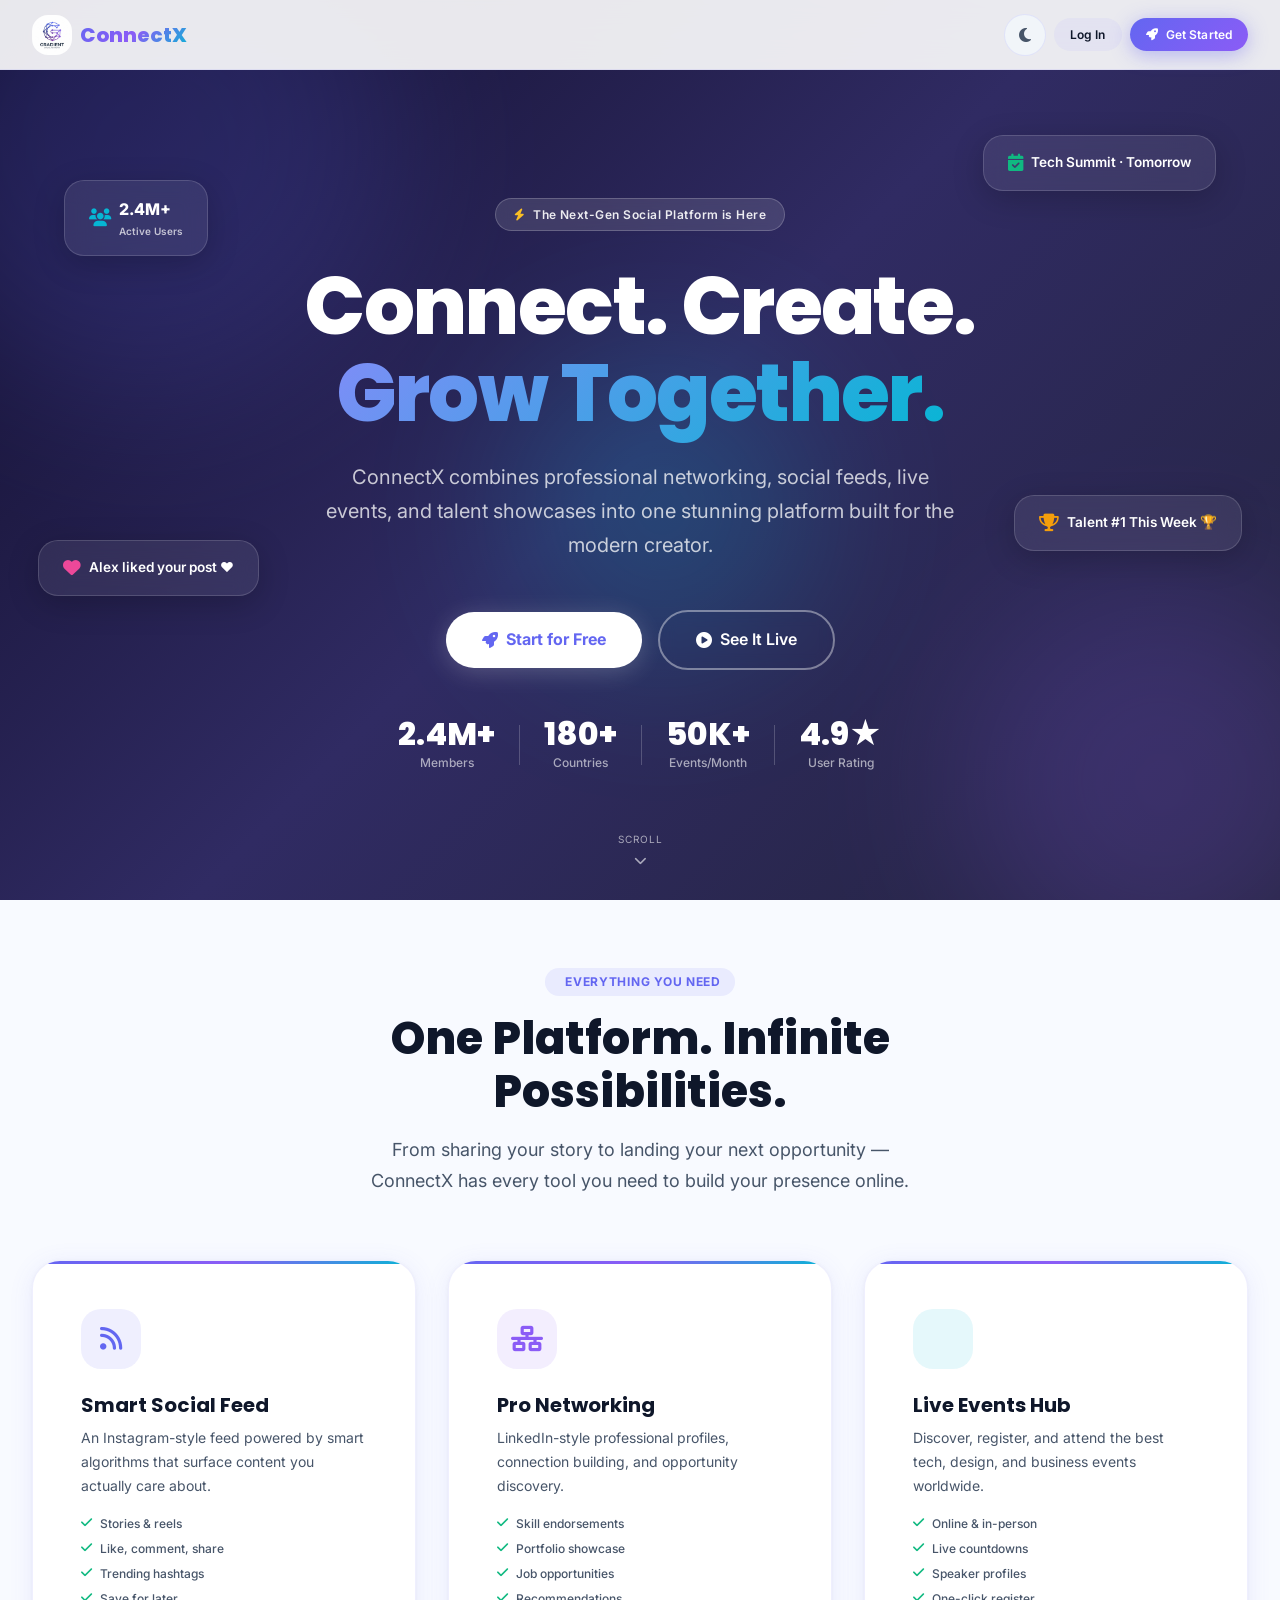
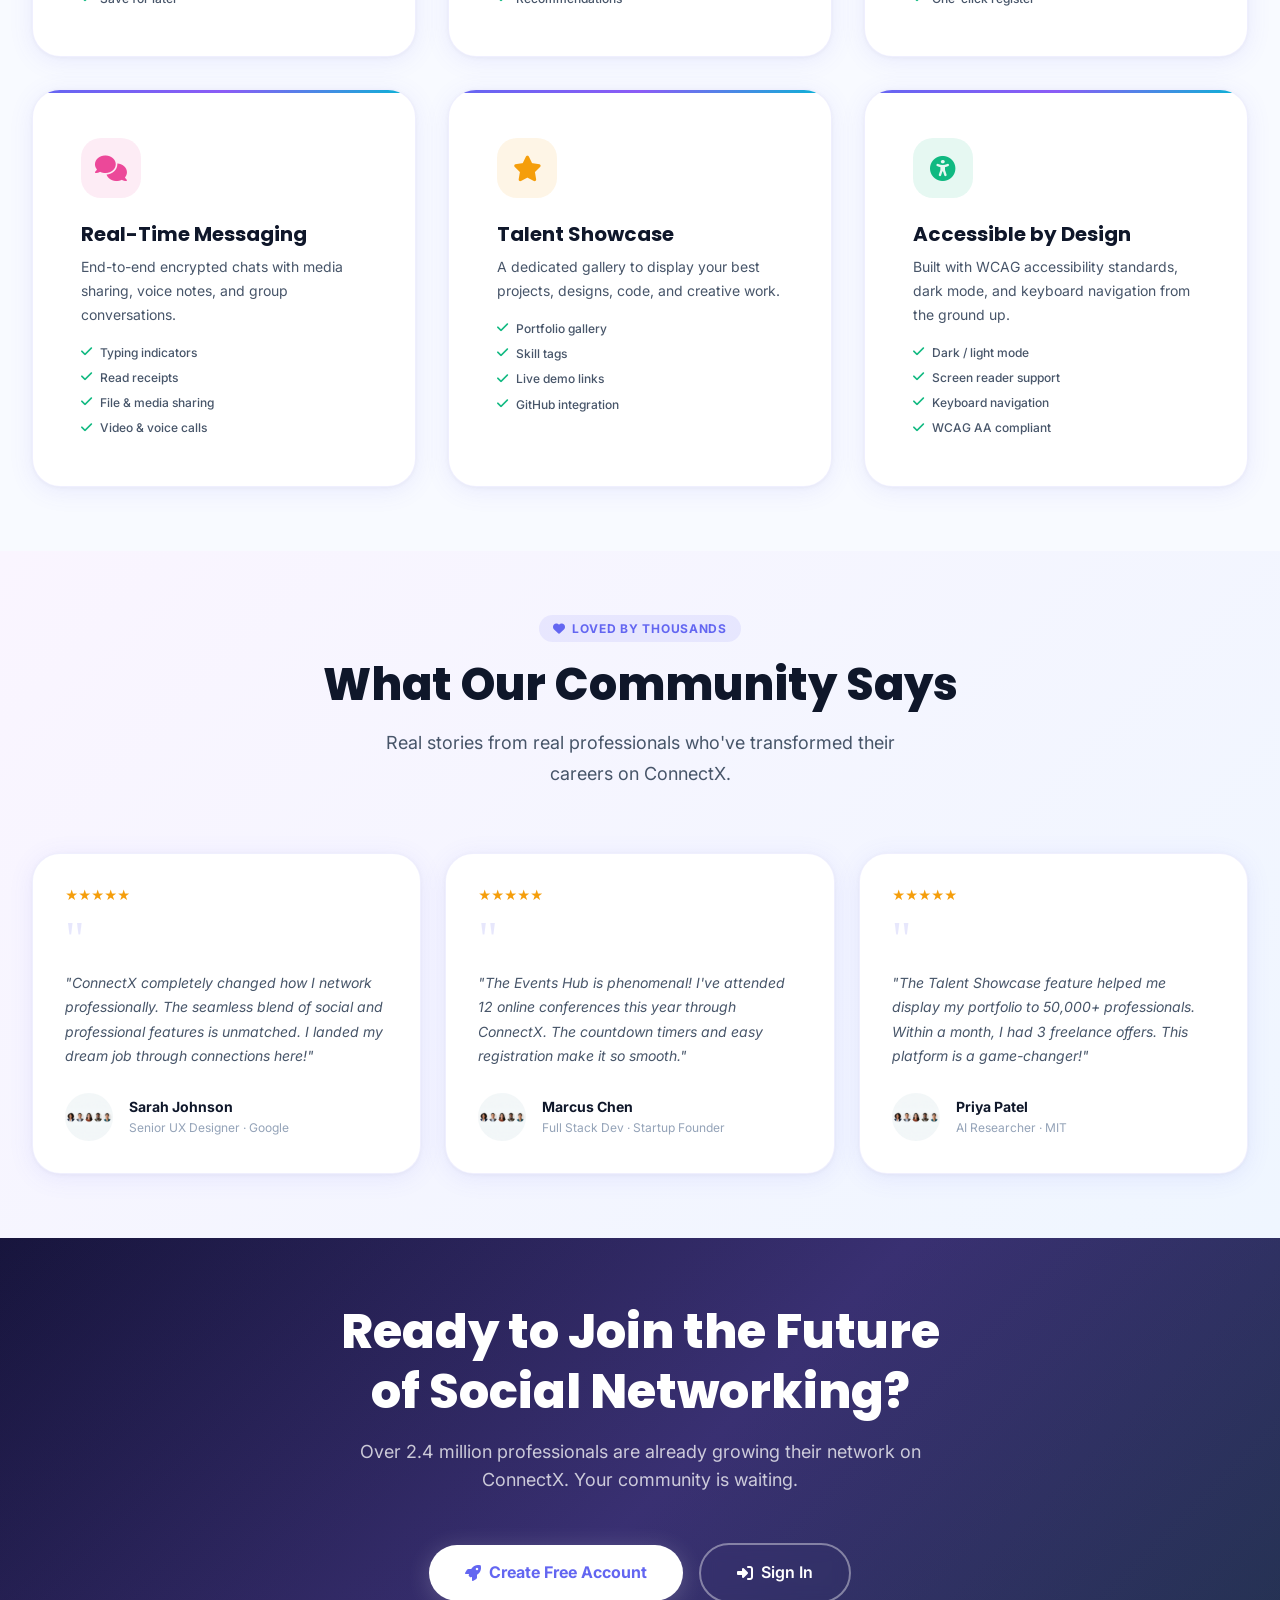
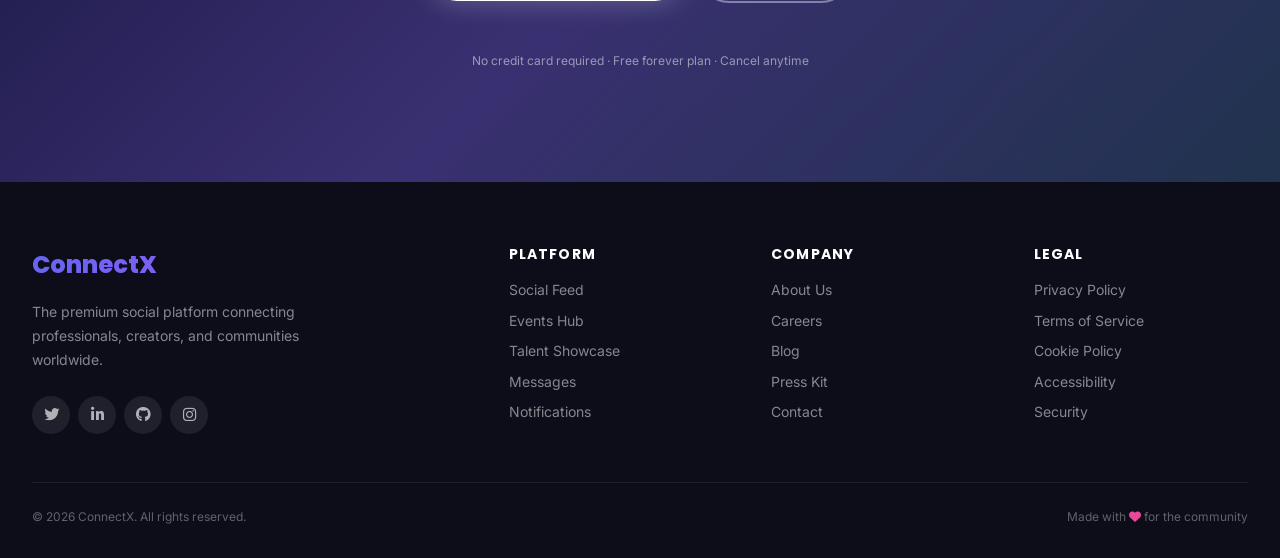
==== index.html @ fa0d4f45 "added" ====
<!DOCTYPE html>
<html lang="en" data-theme="light">
<head>
  <meta charset="UTF-8">
  <meta name="viewport" content="width=device-width, initial-scale=1.0">
  <meta name="description" content="ConnectX — The premium social platform connecting professionals, creators, and communities worldwide.">
  <meta name="keywords" content="social network, professional networking, community, events, talent">
  <meta name="theme-color" content="#6366f1">
  <title>ConnectX — Connect. Create. Grow.</title>

  <!-- Favicons -->
  <link rel="icon" type="image/png" href="images/logo.png">

  <!-- Google Fonts -->
  <link rel="preconnect" href="https://fonts.googleapis.com">
  <link rel="preconnect" href="https://fonts.gstatic.com" crossorigin>
  <link href="https://fonts.googleapis.com/css2?family=Inter:wght@300;400;500;600;700;800;900&family=Poppins:wght@400;500;600;700;800&display=swap" rel="stylesheet">

  <!-- Font Awesome -->
  <link rel="stylesheet" href="https://cdnjs.cloudflare.com/ajax/libs/font-awesome/6.5.0/css/all.min.css">

  <!-- CSS -->
  <link rel="stylesheet" href="css/style.css">
  <link rel="stylesheet" href="css/darkmode.css">
  <link rel="stylesheet" href="css/responsive.css">

  <style>
    /* ── Landing Page Specific Styles ── */

    /* Navbar */
    .landing-nav {
      position: fixed;
      top: 0; left: 0; right: 0;
      height: 70px;
      background: rgba(255,255,255,0.90);
      backdrop-filter: blur(16px);
      -webkit-backdrop-filter: blur(16px);
      border-bottom: 1px solid rgba(99,102,241,0.10);
      z-index: var(--z-sticky);
      transition: all var(--transition-base);
    }

    .landing-nav.scrolled {
      box-shadow: 0 4px 24px rgba(99,102,241,0.10);
    }

    .nav-inner {
      max-width: 1280px;
      margin: 0 auto;
      padding: 0 var(--space-xl);
      height: 100%;
      display: flex;
      align-items: center;
      justify-content: space-between;
      gap: var(--space-lg);
    }

    .nav-brand {
      display: flex;
      align-items: center;
      gap: var(--space-sm);
      text-decoration: none;
    }

    .nav-logo {
      width: 40px;
      height: 40px;
      border-radius: var(--radius-md);
      object-fit: cover;
    }

    .nav-brand-name {
      font-family: var(--font-heading);
      font-size: var(--fs-lg);
      font-weight: var(--fw-extrabold);
      background: var(--gradient-main);
      -webkit-background-clip: text;
      -webkit-text-fill-color: transparent;
      background-clip: text;
    }

    .nav-links-landing {
      display: flex;
      align-items: center;
      gap: 4px;
    }

    .nav-link {
      padding: 8px 14px;
      border-radius: var(--radius-sm);
      font-size: var(--fs-sm);
      font-weight: var(--fw-medium);
      color: var(--text-secondary);
      text-decoration: none;
      transition: all var(--transition-base);
      display: flex;
      align-items: center;
      gap: 6px;
      cursor: pointer;
      background: none;
      border: none;
      font-family: var(--font-main);
    }

    .nav-link:hover { background: var(--surface-hover); color: var(--color-primary); }

    .nav-actions {
      display: flex;
      align-items: center;
      gap: var(--space-sm);
    }

    /* ── Hero Section ── */
    .hero {
      min-height: 100vh;
      background: var(--gradient-hero);
      position: relative;
      display: flex;
      align-items: center;
      overflow: hidden;
      padding-top: 70px;
    }

    /* Animated orbs */
    .hero-orb {
      position: absolute;
      border-radius: 50%;
      filter: blur(80px);
      opacity: 0.20;
    }
    .hero-orb-1 { width:500px; height:500px; background:#6366f1; top:-100px; left:-100px; animation: float 8s ease-in-out infinite; }
    .hero-orb-2 { width:400px; height:400px; background:#8b5cf6; bottom:-80px; right:-80px; animation: float 10s ease-in-out infinite reverse; }
    .hero-orb-3 { width:300px; height:300px; background:#06b6d4; top:40%; left:40%; animation: float 7s ease-in-out infinite 2s; }

    /* Floating UI cards */
    .hero-float-cards {
      position: absolute;
      inset: 0;
      pointer-events: none;
    }

    .float-card {
      position: absolute;
      background: rgba(255,255,255,0.08);
      backdrop-filter: blur(12px);
      border: 1px solid rgba(255,255,255,0.15);
      border-radius: var(--radius-lg);
      padding: var(--space-md) var(--space-lg);
      color: #fff;
      font-size: var(--fs-xs);
      font-weight: var(--fw-semibold);
      display: flex;
      align-items: center;
      gap: var(--space-sm);
      animation: float 6s ease-in-out infinite;
      box-shadow: 0 8px 32px rgba(0,0,0,0.20);
    }

    .float-card-1 { top: 20%; left: 5%; animation-delay: 0s; }
    .float-card-2 { top: 60%; left: 3%; animation-delay: 1.5s; }
    .float-card-3 { top: 15%; right: 5%; animation-delay: 0.8s; }
    .float-card-4 { top: 55%; right: 3%; animation-delay: 2.2s; }
    .float-card-5 { bottom: 20%; left: 30%; animation-delay: 3s; }

    .float-card i { font-size: 1.1rem; color: var(--color-accent); }

    /* Hero Content */
    .hero-content {
      position: relative;
      z-index: 1;
      max-width: 1280px;
      margin: 0 auto;
      padding: var(--space-3xl) var(--space-xl);
      text-align: center;
    }

    .hero-badge {
      display: inline-flex;
      align-items: center;
      gap: var(--space-sm);
      padding: 6px 18px;
      background: rgba(255,255,255,0.12);
      backdrop-filter: blur(8px);
      border: 1px solid rgba(255,255,255,0.20);
      border-radius: var(--radius-full);
      color: rgba(255,255,255,0.90);
      font-size: var(--fs-xs);
      font-weight: var(--fw-semibold);
      margin-bottom: var(--space-xl);
      letter-spacing: 0.04em;
    }

    .hero-badge i { color: #fbbf24; }

    .hero-title {
      font-family: var(--font-heading);
      font-size: clamp(2.5rem, 7vw, 5rem);
      font-weight: var(--fw-extrabold);
      color: #fff;
      line-height: 1.08;
      margin-bottom: var(--space-lg);
      letter-spacing: -0.02em;
    }

    .hero-title .accent {
      background: linear-gradient(135deg, #818cf8, #06b6d4);
      -webkit-background-clip: text;
      -webkit-text-fill-color: transparent;
      background-clip: text;
    }

    .hero-subtitle {
      font-size: clamp(1rem, 2.5vw, 1.25rem);
      color: rgba(255,255,255,0.75);
      max-width: 640px;
      margin: 0 auto var(--space-2xl);
      line-height: 1.7;
    }

    .hero-buttons {
      display: flex;
      align-items: center;
      justify-content: center;
      gap: var(--space-md);
      flex-wrap: wrap;
      margin-bottom: var(--space-2xl);
    }

    .btn-hero-primary {
      padding: 15px 36px;
      border-radius: var(--radius-full);
      background: #fff;
      color: var(--color-primary);
      font-size: var(--fs-base);
      font-weight: var(--fw-bold);
      text-decoration: none;
      display: inline-flex;
      align-items: center;
      gap: var(--space-sm);
      transition: all var(--transition-spring);
      box-shadow: 0 4px 24px rgba(255,255,255,0.20);
    }
    .btn-hero-primary:hover { transform: translateY(-3px) scale(1.03); box-shadow: 0 12px 40px rgba(255,255,255,0.35); color: var(--color-primary-dark); }

    .btn-hero-outline {
      padding: 15px 36px;
      border-radius: var(--radius-full);
      background: transparent;
      color: #fff;
      font-size: var(--fs-base);
      font-weight: var(--fw-semibold);
      border: 2px solid rgba(255,255,255,0.40);
      text-decoration: none;
      display: inline-flex;
      align-items: center;
      gap: var(--space-sm);
      transition: all var(--transition-base);
      backdrop-filter: blur(8px);
    }
    .btn-hero-outline:hover { background: rgba(255,255,255,0.12); border-color: rgba(255,255,255,0.70); color: #fff; transform: translateY(-2px); }

    /* Hero Badges / Social Proof */
    .hero-badges {
      display: flex;
      align-items: center;
      justify-content: center;
      gap: var(--space-lg);
      flex-wrap: wrap;
    }

    .hero-stat {
      display: flex;
      flex-direction: column;
      align-items: center;
    }

    .hero-stat-value {
      font-size: var(--fs-2xl);
      font-weight: var(--fw-extrabold);
      color: #fff;
      font-family: var(--font-heading);
      line-height: 1;
    }

    .hero-stat-label {
      font-size: var(--fs-xs);
      color: rgba(255,255,255,0.60);
      font-weight: var(--fw-medium);
      margin-top: 3px;
    }

    .hero-stat-sep {
      width: 1px;
      height: 40px;
      background: rgba(255,255,255,0.20);
    }

    /* Scroll indicator */
    .scroll-indicator {
      position: absolute;
      bottom: var(--space-xl);
      left: 50%;
      transform: translateX(-50%);
      color: rgba(255,255,255,0.60);
      font-size: 0.8rem;
      display: flex;
      flex-direction: column;
      align-items: center;
      gap: var(--space-sm);
      animation: bounce-dot 2s infinite;
    }

    /* ── Features Section ── */
    .features-section {
      padding: var(--space-3xl) 0;
      background: var(--surface-bg);
    }

    .section-header {
      text-align: center;
      margin-bottom: var(--space-3xl);
    }

    .section-tag {
      display: inline-flex;
      align-items: center;
      gap: 6px;
      padding: 4px 14px;
      background: rgba(99,102,241,0.10);
      color: var(--color-primary);
      border-radius: var(--radius-full);
      font-size: var(--fs-xs);
      font-weight: var(--fw-bold);
      letter-spacing: 0.06em;
      text-transform: uppercase;
      margin-bottom: var(--space-md);
    }

    .section-header h2 {
      font-size: clamp(1.8rem, 4vw, 2.8rem);
      font-weight: var(--fw-extrabold);
      color: var(--text-primary);
      margin-bottom: var(--space-md);
      line-height: 1.2;
    }

    .section-header p {
      color: var(--text-secondary);
      font-size: var(--fs-md);
      max-width: 560px;
      margin: 0 auto;
      line-height: 1.7;
    }

    .features-grid {
      display: grid;
      grid-template-columns: repeat(3, 1fr);
      gap: var(--space-xl);
    }

    .feature-card {
      background: var(--surface-card);
      border: 1px solid var(--border-card);
      border-radius: var(--radius-xl);
      padding: var(--space-2xl);
      box-shadow: var(--shadow-card);
      transition: all var(--transition-base);
      position: relative;
      overflow: hidden;
    }

    .feature-card::before {
      content: '';
      position: absolute;
      top: 0; left: 0; right: 0;
      height: 3px;
      background: var(--gradient-main);
    }

    .feature-card:hover {
      box-shadow: var(--shadow-card-hover);
      transform: translateY(-6px);
    }

    .feature-icon {
      width: 60px;
      height: 60px;
      border-radius: var(--radius-lg);
      background: rgba(99,102,241,0.10);
      display: flex;
      align-items: center;
      justify-content: center;
      font-size: 1.6rem;
      margin-bottom: var(--space-lg);
      color: var(--color-primary);
    }

    .feature-title {
      font-size: var(--fs-lg);
      font-weight: var(--fw-bold);
      margin-bottom: var(--space-sm);
      color: var(--text-primary);
    }

    .feature-desc {
      font-size: var(--fs-sm);
      color: var(--text-secondary);
      line-height: 1.7;
    }

    .feature-list {
      margin-top: var(--space-md);
      display: flex;
      flex-direction: column;
      gap: 6px;
    }

    .feature-list-item {
      display: flex;
      align-items: center;
      gap: var(--space-sm);
      font-size: var(--fs-xs);
      color: var(--text-secondary);
      font-weight: var(--fw-medium);
    }

    .feature-list-item i { color: #10b981; font-size: 0.8rem; }

    /* ── Testimonials ── */
    .testimonials-section {
      padding: var(--space-3xl) 0;
      background: linear-gradient(135deg, #faf5ff, #eff6ff);
    }

    [data-theme="dark"] .testimonials-section {
      background: linear-gradient(135deg, #0d0d1a, #13131f);
    }

    .testimonials-grid {
      display: grid;
      grid-template-columns: repeat(3, 1fr);
      gap: var(--space-lg);
    }

    .testimonial-card {
      background: var(--surface-card);
      border: 1px solid var(--border-card);
      border-radius: var(--radius-xl);
      padding: var(--space-xl);
      box-shadow: var(--shadow-card);
      transition: all var(--transition-base);
      position: relative;
    }

    .testimonial-card:hover {
      box-shadow: var(--shadow-card-hover);
      transform: translateY(-4px);
    }

    .testimonial-quote-icon {
      font-size: 3rem;
      color: var(--color-primary);
      opacity: 0.15;
      font-family: Georgia, serif;
      line-height: 1;
      margin-bottom: var(--space-sm);
    }

    .testimonial-text {
      font-size: var(--fs-sm);
      color: var(--text-secondary);
      line-height: 1.75;
      margin-bottom: var(--space-lg);
      font-style: italic;
    }

    .testimonial-user {
      display: flex;
      align-items: center;
      gap: var(--space-md);
    }

    .testimonial-name {
      font-size: var(--fs-sm);
      font-weight: var(--fw-bold);
      color: var(--text-primary);
    }

    .testimonial-role {
      font-size: var(--fs-xs);
      color: var(--text-muted);
    }

    .testimonial-stars {
      color: #f59e0b;
      font-size: 0.8rem;
      margin-bottom: var(--space-sm);
    }

    /* ── CTA Banner ── */
    .cta-section {
      padding: var(--space-3xl) 0;
      background: var(--gradient-hero);
      position: relative;
      overflow: hidden;
    }

    .cta-section::before {
      content: '';
      position: absolute;
      inset: 0;
      background: var(--gradient-main);
      opacity: 0.10;
    }

    .cta-content {
      position: relative;
      z-index: 1;
      text-align: center;
      max-width: 680px;
      margin: 0 auto;
      padding: 0 var(--space-xl);
    }

    .cta-content h2 {
      font-size: clamp(1.8rem, 4vw, 3rem);
      font-weight: var(--fw-extrabold);
      color: #fff;
      margin-bottom: var(--space-md);
    }

    .cta-content p {
      color: rgba(255,255,255,0.75);
      font-size: var(--fs-md);
      margin-bottom: var(--space-2xl);
    }

    /* ── Footer ── */
    .landing-footer {
      background: #0d0d1a;
      color: rgba(255,255,255,0.75);
      padding: var(--space-3xl) 0 var(--space-xl);
    }

    .landing-footer-grid {
      display: grid;
      grid-template-columns: 2fr 1fr 1fr 1fr;
      gap: var(--space-2xl);
      margin-bottom: var(--space-2xl);
    }

    .footer-brand-name {
      font-family: var(--font-heading);
      font-size: var(--fs-xl);
      font-weight: var(--fw-extrabold);
      background: var(--gradient-main);
      -webkit-background-clip: text;
      -webkit-text-fill-color: transparent;
      background-clip: text;
      margin-bottom: var(--space-md);
    }

    .footer-brand-desc {
      font-size: var(--fs-sm);
      line-height: 1.7;
      color: rgba(255,255,255,0.50);
      max-width: 280px;
    }

    .footer-socials {
      display: flex;
      gap: var(--space-sm);
      margin-top: var(--space-lg);
    }

    .footer-social-btn {
      width: 38px;
      height: 38px;
      border-radius: var(--radius-full);
      background: rgba(255,255,255,0.08);
      color: rgba(255,255,255,0.65);
      display: flex;
      align-items: center;
      justify-content: center;
      font-size: 0.95rem;
      transition: all var(--transition-base);
      text-decoration: none;
    }

    .footer-social-btn:hover {
      background: var(--color-primary);
      color: #fff;
      transform: translateY(-2px);
    }

    .footer-col h4 {
      font-size: var(--fs-sm);
      font-weight: var(--fw-bold);
      color: #fff;
      margin-bottom: var(--space-md);
      text-transform: uppercase;
      letter-spacing: 0.08em;
    }

    .footer-links {
      display: flex;
      flex-direction: column;
      gap: var(--space-sm);
    }

    .footer-link {
      font-size: var(--fs-sm);
      color: rgba(255,255,255,0.50);
      text-decoration: none;
      transition: color var(--transition-fast);
    }

    .footer-link:hover { color: var(--color-primary-light); }

    .footer-bottom {
      border-top: 1px solid rgba(255,255,255,0.08);
      padding-top: var(--space-lg);
      display: flex;
      align-items: center;
      justify-content: space-between;
      flex-wrap: wrap;
      gap: var(--space-md);
      font-size: var(--fs-xs);
      color: rgba(255,255,255,0.35);
    }
  </style>
</head>
<body>

<!-- Skip Navigation -->
<a href="#main-content" class="skip-link">Skip to main content</a>

<!-- ════════════════════════════════════════════
     NAVBAR
════════════════════════════════════════════ -->
<nav class="landing-nav" role="navigation" aria-label="Main navigation" id="landing-nav">
  <div class="nav-inner">
    <!-- Brand -->
    <a href="index.html" class="nav-brand" aria-label="ConnectX home">
      <img src="images/logo.png" alt="ConnectX logo" class="nav-logo">
      <span class="nav-brand-name">ConnectX</span>
    </a>


    <!-- Actions -->
    <div class="nav-actions">
      <!-- Dark Mode Toggle -->
      <button class="theme-toggle-icon" data-theme-toggle id="nav-theme-toggle"
              aria-label="Toggle dark mode" title="Toggle dark mode">
        <i class="fas fa-sun sun-icon theme-icon"></i>
        <i class="fas fa-moon moon-icon"></i>
      </button>

      <a href="login.html" class="btn btn-ghost btn-sm" aria-label="Log in to ConnectX">
        Log In
      </a>
      <a href="signup.html" class="btn btn-primary btn-sm" aria-label="Sign up for ConnectX">
        <i class="fas fa-rocket"></i> Get Started
      </a>

      <!-- Mobile menu button -->
      <button class="mobile-menu-btn" id="mobile-menu-btn" aria-label="Open menu" aria-expanded="false">
        <i class="fas fa-bars"></i>
      </button>
    </div>
  </div>
</nav>

<!-- ════════════════════════════════════════════
     HERO SECTION
════════════════════════════════════════════ -->
<main id="main-content">
<section class="hero" aria-labelledby="hero-heading">
  <!-- Background orbs -->
  <div class="hero-orb hero-orb-1" aria-hidden="true"></div>
  <div class="hero-orb hero-orb-2" aria-hidden="true"></div>
  <div class="hero-orb hero-orb-3" aria-hidden="true"></div>

  <!-- Floating UI Cards -->
  <div class="hero-float-cards" aria-hidden="true">
    <div class="float-card float-card-1">
      <i class="fas fa-users"></i>
      <div><div style="font-size:1rem;font-weight:800;">2.4M+</div><div style="opacity:.7;font-size:10px;">Active Users</div></div>
    </div>
    <div class="float-card float-card-2">
      <i class="fas fa-heart" style="color:#ec4899;"></i>
      <div><div style="font-size:.85rem;">Alex liked your post ❤️</div></div>
    </div>
    <div class="float-card float-card-3">
      <i class="fas fa-calendar-check" style="color:#10b981;"></i>
      <div><div style="font-size:.85rem;">Tech Summit · Tomorrow</div></div>
    </div>
    <div class="float-card float-card-4">
      <i class="fas fa-trophy" style="color:#f59e0b;"></i>
      <div><div style="font-size:.85rem;">Talent #1 This Week 🏆</div></div>
    </div>
    
  </div>

  <!-- Hero Content -->
  <div class="hero-content">
    <div class="hero-badge">
      <i class="fas fa-bolt"></i>
      The Next-Gen Social Platform is Here
    </div>

    <h1 class="hero-title" id="hero-heading">
      Connect. Create.<br>
      <span class="accent">Grow Together.</span>
    </h1>

    <p class="hero-subtitle">
      ConnectX combines professional networking, social feeds, live events, and talent showcases into one stunning platform built for the modern creator.
    </p>

    <div class="hero-buttons">
      <a href="signup.html" class="btn-hero-primary" aria-label="Create your free ConnectX account">
        <i class="fas fa-rocket"></i> Start for Free
      </a>
      <a href="login.html" class="btn-hero-outline" aria-label="Log in to your ConnectX account">
        <i class="fas fa-play-circle"></i> See It Live
      </a>
    </div>

    <!-- Social Proof Stats -->
    <div class="hero-badges" role="list" aria-label="Platform statistics">
      <div class="hero-stat" role="listitem">
        <span class="hero-stat-value">2.4M+</span>
        <span class="hero-stat-label">Members</span>
      </div>
      <div class="hero-stat-sep" aria-hidden="true"></div>
      <div class="hero-stat" role="listitem">
        <span class="hero-stat-value">180+</span>
        <span class="hero-stat-label">Countries</span>
      </div>
      <div class="hero-stat-sep" aria-hidden="true"></div>
      <div class="hero-stat" role="listitem">
        <span class="hero-stat-value">50K+</span>
        <span class="hero-stat-label">Events/Month</span>
      </div>
      <div class="hero-stat-sep" aria-hidden="true"></div>
      <div class="hero-stat" role="listitem">
        <span class="hero-stat-value">4.9★</span>
        <span class="hero-stat-label">User Rating</span>
      </div>
    </div>
  </div>

  <!-- Scroll indicator -->
  <div class="scroll-indicator" aria-hidden="true">
    <span style="font-size:10px;text-transform:uppercase;letter-spacing:.1em;">Scroll</span>
    <i class="fas fa-chevron-down"></i>
  </div>
</section>

<!-- ════════════════════════════════════════════
     FEATURES SECTION
════════════════════════════════════════════ -->
<section class="features-section" id="features" aria-labelledby="features-heading">
  <div class="container">
    <div class="section-header">
      <div class="section-tag"><i class="fas fa-sparkles"></i> Everything You Need</div>
      <h2 id="features-heading">One Platform. Infinite Possibilities.</h2>
      <p>From sharing your story to landing your next opportunity — ConnectX has every tool you need to build your presence online.</p>
    </div>

    <div class="features-grid">
      <!-- Feature 1 -->
      <div class="feature-card" tabindex="0" aria-label="Social Feed feature">
        <div class="feature-icon"><i class="fas fa-rss"></i></div>
        <h3 class="feature-title">Smart Social Feed</h3>
        <p class="feature-desc">An Instagram-style feed powered by smart algorithms that surface content you actually care about.</p>
        <ul class="feature-list" aria-label="Feature highlights">
          <li class="feature-list-item"><i class="fas fa-check"></i> Stories & reels</li>
          <li class="feature-list-item"><i class="fas fa-check"></i> Like, comment, share</li>
          <li class="feature-list-item"><i class="fas fa-check"></i> Trending hashtags</li>
          <li class="feature-list-item"><i class="fas fa-check"></i> Save for later</li>
        </ul>
      </div>

      <!-- Feature 2 -->
      <div class="feature-card" tabindex="0" aria-label="Professional Networking feature">
        <div class="feature-icon" style="background:rgba(139,92,246,0.10);color:var(--color-secondary);">
          <i class="fas fa-network-wired"></i>
        </div>
        <h3 class="feature-title">Pro Networking</h3>
        <p class="feature-desc">LinkedIn-style professional profiles, connection building, and opportunity discovery.</p>
        <ul class="feature-list" aria-label="Feature highlights">
          <li class="feature-list-item"><i class="fas fa-check"></i> Skill endorsements</li>
          <li class="feature-list-item"><i class="fas fa-check"></i> Portfolio showcase</li>
          <li class="feature-list-item"><i class="fas fa-check"></i> Job opportunities</li>
          <li class="feature-list-item"><i class="fas fa-check"></i> Recommendations</li>
        </ul>
      </div>

      <!-- Feature 3 -->
      <div class="feature-card" tabindex="0" aria-label="Live Events feature">
        <div class="feature-icon" style="background:rgba(6,182,212,0.10);color:var(--color-accent);">
          <i class="fas fa-calendar-star"></i>
        </div>
        <h3 class="feature-title">Live Events Hub</h3>
        <p class="feature-desc">Discover, register, and attend the best tech, design, and business events worldwide.</p>
        <ul class="feature-list" aria-label="Feature highlights">
          <li class="feature-list-item"><i class="fas fa-check"></i> Online & in-person</li>
          <li class="feature-list-item"><i class="fas fa-check"></i> Live countdowns</li>
          <li class="feature-list-item"><i class="fas fa-check"></i> Speaker profiles</li>
          <li class="feature-list-item"><i class="fas fa-check"></i> One-click register</li>
        </ul>
      </div>

      <!-- Feature 4 -->
      <div class="feature-card" tabindex="0" aria-label="Messaging feature">
        <div class="feature-icon" style="background:rgba(236,72,153,0.10);color:#ec4899;">
          <i class="fas fa-comments"></i>
        </div>
        <h3 class="feature-title">Real-Time Messaging</h3>
        <p class="feature-desc">End-to-end encrypted chats with media sharing, voice notes, and group conversations.</p>
        <ul class="feature-list" aria-label="Feature highlights">
          <li class="feature-list-item"><i class="fas fa-check"></i> Typing indicators</li>
          <li class="feature-list-item"><i class="fas fa-check"></i> Read receipts</li>
          <li class="feature-list-item"><i class="fas fa-check"></i> File & media sharing</li>
          <li class="feature-list-item"><i class="fas fa-check"></i> Video & voice calls</li>
        </ul>
      </div>

      <!-- Feature 5 -->
      <div class="feature-card" tabindex="0" aria-label="Talent Showcase feature">
        <div class="feature-icon" style="background:rgba(245,158,11,0.10);color:#f59e0b;">
          <i class="fas fa-star"></i>
        </div>
        <h3 class="feature-title">Talent Showcase</h3>
        <p class="feature-desc">A dedicated gallery to display your best projects, designs, code, and creative work.</p>
        <ul class="feature-list" aria-label="Feature highlights">
          <li class="feature-list-item"><i class="fas fa-check"></i> Portfolio gallery</li>
          <li class="feature-list-item"><i class="fas fa-check"></i> Skill tags</li>
          <li class="feature-list-item"><i class="fas fa-check"></i> Live demo links</li>
          <li class="feature-list-item"><i class="fas fa-check"></i> GitHub integration</li>
        </ul>
      </div>

      <!-- Feature 6 -->
      <div class="feature-card" tabindex="0" aria-label="Dark Mode and Accessibility feature">
        <div class="feature-icon" style="background:rgba(16,185,129,0.10);color:#10b981;">
          <i class="fas fa-universal-access"></i>
        </div>
        <h3 class="feature-title">Accessible by Design</h3>
        <p class="feature-desc">Built with WCAG accessibility standards, dark mode, and keyboard navigation from the ground up.</p>
        <ul class="feature-list" aria-label="Feature highlights">
          <li class="feature-list-item"><i class="fas fa-check"></i> Dark / light mode</li>
          <li class="feature-list-item"><i class="fas fa-check"></i> Screen reader support</li>
          <li class="feature-list-item"><i class="fas fa-check"></i> Keyboard navigation</li>
          <li class="feature-list-item"><i class="fas fa-check"></i> WCAG AA compliant</li>
        </ul>
      </div>
    </div>
  </div>
</section>

<!-- ════════════════════════════════════════════
     TESTIMONIALS
════════════════════════════════════════════ -->
<section class="testimonials-section" id="testimonials" aria-labelledby="testimonials-heading">
  <div class="container">
    <div class="section-header">
      <div class="section-tag"><i class="fas fa-heart"></i> Loved by Thousands</div>
      <h2 id="testimonials-heading">What Our Community Says</h2>
      <p>Real stories from real professionals who've transformed their careers on ConnectX.</p>
    </div>

    <div class="testimonials-grid">
      <div class="testimonial-card">
        <div class="testimonial-stars" aria-label="5 out of 5 stars">★★★★★</div>
        <div class="testimonial-quote-icon" aria-hidden="true">"</div>
        <p class="testimonial-text">"ConnectX completely changed how I network professionally. The seamless blend of social and professional features is unmatched. I landed my dream job through connections here!"</p>
        <div class="testimonial-user">
          <img src="images/user1.jpg" alt="Sarah Johnson" class="avatar avatar-md">
          <div>
            <div class="testimonial-name">Sarah Johnson</div>
            <div class="testimonial-role">Senior UX Designer · Google</div>
          </div>
        </div>
      </div>

      <div class="testimonial-card">
        <div class="testimonial-stars" aria-label="5 out of 5 stars">★★★★★</div>
        <div class="testimonial-quote-icon" aria-hidden="true">"</div>
        <p class="testimonial-text">"The Events Hub is phenomenal! I've attended 12 online conferences this year through ConnectX. The countdown timers and easy registration make it so smooth."</p>
        <div class="testimonial-user">
          <img src="images/user2.jpg" alt="Marcus Chen" class="avatar avatar-md">
          <div>
            <div class="testimonial-name">Marcus Chen</div>
            <div class="testimonial-role">Full Stack Dev · Startup Founder</div>
          </div>
        </div>
      </div>

      <div class="testimonial-card">
        <div class="testimonial-stars" aria-label="5 out of 5 stars">★★★★★</div>
        <div class="testimonial-quote-icon" aria-hidden="true">"</div>
        <p class="testimonial-text">"The Talent Showcase feature helped me display my portfolio to 50,000+ professionals. Within a month, I had 3 freelance offers. This platform is a game-changer!"</p>
        <div class="testimonial-user">
          <img src="images/user3.jpg" alt="Priya Patel" class="avatar avatar-md">
          <div>
            <div class="testimonial-name">Priya Patel</div>
            <div class="testimonial-role">AI Researcher · MIT</div>
          </div>
        </div>
      </div>
    </div>
  </div>
</section>

<!-- ════════════════════════════════════════════
     CTA SECTION
════════════════════════════════════════════ -->
<section class="cta-section" aria-labelledby="cta-heading">
  <div class="cta-content">
    <h2 id="cta-heading">Ready to Join the Future<br>of Social Networking?</h2>
    <p>Over 2.4 million professionals are already growing their network on ConnectX. Your community is waiting.</p>
    <div class="hero-buttons">
      <a href="signup.html" class="btn-hero-primary" aria-label="Create your free account">
        <i class="fas fa-rocket"></i> Create Free Account
      </a>
      <a href="login.html" class="btn-hero-outline" aria-label="Log in to your account">
        <i class="fas fa-sign-in-alt"></i> Sign In
      </a>
    </div>
    <p style="color:rgba(255,255,255,0.50);font-size:var(--fs-xs);margin-top:var(--space-md);">
      No credit card required · Free forever plan · Cancel anytime
    </p>
  </div>
</section>

<!-- ════════════════════════════════════════════
     FOOTER
════════════════════════════════════════════ -->
<footer class="landing-footer" aria-label="Site footer">
  <div class="container">
    <div class="landing-footer-grid">
      <div class="landing-footer-brand">
        <div class="footer-brand-name">ConnectX</div>
        <p class="footer-brand-desc">The premium social platform connecting professionals, creators, and communities worldwide.</p>
        <div class="footer-socials" aria-label="Social media links">
          <a href="#" class="footer-social-btn" aria-label="Twitter"><i class="fab fa-twitter"></i></a>
          <a href="#" class="footer-social-btn" aria-label="LinkedIn"><i class="fab fa-linkedin-in"></i></a>
          <a href="#" class="footer-social-btn" aria-label="GitHub"><i class="fab fa-github"></i></a>
          <a href="#" class="footer-social-btn" aria-label="Instagram"><i class="fab fa-instagram"></i></a>
        </div>
      </div>

      <div class="footer-col">
        <h4>Platform</h4>
        <div class="footer-links">
          <a href="#" class="footer-link">Social Feed</a>
          <a href="#" class="footer-link">Events Hub</a>
          <a href="#" class="footer-link">Talent Showcase</a>
          <a href="#" class="footer-link">Messages</a>
          <a href="#" class="footer-link">Notifications</a>
        </div>
      </div>

      <div class="footer-col">
        <h4>Company</h4>
        <div class="footer-links">
          <a href="#" class="footer-link">About Us</a>
          <a href="#" class="footer-link">Careers</a>
          <a href="#" class="footer-link">Blog</a>
          <a href="#" class="footer-link">Press Kit</a>
          <a href="#" class="footer-link">Contact</a>
        </div>
      </div>

      <div class="footer-col">
        <h4>Legal</h4>
        <div class="footer-links">
          <a href="#" class="footer-link">Privacy Policy</a>
          <a href="#" class="footer-link">Terms of Service</a>
          <a href="#" class="footer-link">Cookie Policy</a>
          <a href="#" class="footer-link">Accessibility</a>
          <a href="#" class="footer-link">Security</a>
        </div>
      </div>
    </div>

    <div class="footer-bottom">
      <span>© 2026 ConnectX. All rights reserved.</span>
      <span>Made with <i class="fas fa-heart" style="color:#ec4899;"></i> for the community</span>
    </div>
  </div>
</footer>
</main>

<!-- JS -->
<script src="js/darkmode.js"></script>
<script src="js/app.js"></script>
<script>
  // Navbar scroll effect
  const nav = document.getElementById('landing-nav');
  window.addEventListener('scroll', () => {
    nav.classList.toggle('scrolled', window.scrollY > 20);
  });

  // Smooth scroll for nav links
  document.querySelectorAll('a[href^="#"]').forEach(link => {
    link.addEventListener('click', (e) => {
      const target = document.querySelector(link.getAttribute('href'));
      if (target) { e.preventDefault(); target.scrollIntoView({ behavior: 'smooth' }); }
    });
  });

  // Mobile menu
  const mobileBtn = document.getElementById('mobile-menu-btn');
  const navLinks  = document.getElementById('nav-links');
  mobileBtn?.addEventListener('click', () => {
    const open = navLinks.classList.toggle('mobile-open');
    mobileBtn.setAttribute('aria-expanded', open);
    mobileBtn.querySelector('i').className = open ? 'fas fa-times' : 'fas fa-bars';
  });
</script>
</body>
</html>
---- css/style.css ----
/* ============================================================
   style.css — Global Design Tokens, Reset & Utilities
   Social Platform — Premium UI
   ============================================================ */

/* ── Google Fonts ── */
@import url('https://fonts.googleapis.com/css2?family=Inter:wght@300;400;500;600;700;800;900&family=Poppins:wght@400;500;600;700;800&display=swap');

/* ── CSS Custom Properties (Light Theme) ── */
:root {
  /* Brand Colors */
  --color-primary:       #6366f1;
  --color-primary-dark:  #4f46e5;
  --color-primary-light: #818cf8;
  --color-secondary:     #8b5cf6;
  --color-accent:        #06b6d4;
  --color-accent-pink:   #ec4899;

  /* Gradients */
  --gradient-main:       linear-gradient(135deg, #6366f1 0%, #8b5cf6 50%, #06b6d4 100%);
  --gradient-hero:       linear-gradient(135deg, #0f0c29 0%, #302b63 50%, #24243e 100%);
  --gradient-card:       linear-gradient(135deg, rgba(99,102,241,0.15) 0%, rgba(139,92,246,0.10) 100%);
  --gradient-button:     linear-gradient(135deg, #6366f1, #8b5cf6);
  --gradient-sidebar:    linear-gradient(180deg, #1e1b4b 0%, #312e81 100%);

  /* Surfaces (Light) */
  --surface-bg:          #f8faff;
  --surface-card:        #ffffff;
  --surface-overlay:     rgba(255, 255, 255, 0.85);
  --surface-hover:       rgba(99, 102, 241, 0.06);
  --surface-input:       #f1f5f9;

  /* Text (Light) */
  --text-primary:        #0f172a;
  --text-secondary:      #475569;
  --text-muted:          #94a3b8;
  --text-inverse:        #ffffff;
  --text-link:           #6366f1;

  /* Borders */
  --border-color:        rgba(99, 102, 241, 0.12);
  --border-glass:        rgba(255, 255, 255, 0.25);
  --border-card:         rgba(99, 102, 241, 0.10);

  /* Glassmorphism */
  --glass-bg:            rgba(255, 255, 255, 0.10);
  --glass-bg-strong:     rgba(255, 255, 255, 0.18);
  --glass-border:        rgba(255, 255, 255, 0.20);
  --glass-blur:          blur(20px);
  --glass-blur-light:    blur(10px);

  /* Neumorphism Shadows */
  --shadow-neu:          8px 8px 20px rgba(99,102,241,0.12), -4px -4px 12px rgba(255,255,255,0.90);
  --shadow-neu-inset:    inset 4px 4px 10px rgba(99,102,241,0.10), inset -4px -4px 10px rgba(255,255,255,0.80);
  --shadow-card:         0 4px 24px rgba(99,102,241,0.10), 0 1px 4px rgba(0,0,0,0.04);
  --shadow-card-hover:   0 12px 40px rgba(99,102,241,0.20), 0 4px 12px rgba(0,0,0,0.08);
  --shadow-button:       0 4px 20px rgba(99,102,241,0.40);
  --shadow-modal:        0 25px 80px rgba(0,0,0,0.15);

  /* Radius */
  --radius-xs:    6px;
  --radius-sm:    10px;
  --radius-md:    16px;
  --radius-lg:    20px;
  --radius-xl:    28px;
  --radius-full:  9999px;

  /* Spacing */
  --space-xs:   4px;
  --space-sm:   8px;
  --space-md:   16px;
  --space-lg:   24px;
  --space-xl:   32px;
  --space-2xl:  48px;
  --space-3xl:  64px;

  /* Typography */
  --font-main:   'Inter', -apple-system, BlinkMacSystemFont, sans-serif;
  --font-heading:'Poppins', 'Inter', sans-serif;
  --fs-xs:       0.75rem;
  --fs-sm:       0.875rem;
  --fs-base:     1rem;
  --fs-md:       1.125rem;
  --fs-lg:       1.25rem;
  --fs-xl:       1.5rem;
  --fs-2xl:      2rem;
  --fs-3xl:      2.5rem;
  --fs-4xl:      3.5rem;
  --fw-light:    300;
  --fw-normal:   400;
  --fw-medium:   500;
  --fw-semibold: 600;
  --fw-bold:     700;
  --fw-extrabold:800;

  /* Transitions */
  --transition-fast:   0.15s ease;
  --transition-base:   0.25s ease;
  --transition-slow:   0.40s ease;
  --transition-spring: 0.35s cubic-bezier(0.34, 1.56, 0.64, 1);

  /* Z-index scale */
  --z-below:   -1;
  --z-base:     1;
  --z-raised:   10;
  --z-dropdown: 100;
  --z-sticky:   200;
  --z-sidebar:  300;
  --z-modal:    400;
  --z-toast:    500;

  /* Sidebar Width */
  --sidebar-width: 270px;
  --header-height: 68px;
}

/* ── Dark Theme Variables ── */
[data-theme="dark"] {
  --surface-bg:       #0d0d1a;
  --surface-card:     #13131f;
  --surface-overlay:  rgba(13,13,26,0.90);
  --surface-hover:    rgba(99,102,241,0.12);
  --surface-input:    #1a1a2e;

  --text-primary:     #f1f5f9;
  --text-secondary:   #94a3b8;
  --text-muted:       #475569;
  --text-inverse:     #0f172a;

  --border-color:     rgba(99,102,241,0.20);
  --border-card:      rgba(99,102,241,0.15);
  --glass-border:     rgba(255,255,255,0.08);

  --glass-bg:         rgba(255,255,255,0.04);
  --glass-bg-strong:  rgba(255,255,255,0.08);

  --shadow-neu:       8px 8px 20px rgba(0,0,0,0.50), -4px -4px 12px rgba(99,102,241,0.06);
  --shadow-neu-inset: inset 4px 4px 10px rgba(0,0,0,0.40), inset -4px -4px 10px rgba(99,102,241,0.05);
  --shadow-card:      0 4px 24px rgba(0,0,0,0.40), 0 1px 4px rgba(0,0,0,0.20);
  --shadow-card-hover:0 12px 40px rgba(0,0,0,0.60), 0 4px 12px rgba(99,102,241,0.20);
}

/* ── CSS Reset ── */
*, *::before, *::after {
  box-sizing: border-box;
  margin: 0;
  padding: 0;
}

html {
  scroll-behavior: smooth;
  font-size: 16px;
  -webkit-text-size-adjust: 100%;
}

body {
  font-family: var(--font-main);
  font-size: var(--fs-base);
  font-weight: var(--fw-normal);
  line-height: 1.6;
  color: var(--text-primary);
  background-color: var(--surface-bg);
  transition: background-color var(--transition-base), color var(--transition-base);
  overflow-x: hidden;
  -webkit-font-smoothing: antialiased;
  -moz-osx-font-smoothing: grayscale;
}

img, video {
  max-width: 100%;
  height: auto;
  display: block;
}

a {
  color: var(--text-link);
  text-decoration: none;
  transition: color var(--transition-fast);
}

a:hover { color: var(--color-primary-dark); }

ul, ol { list-style: none; }

button {
  font-family: var(--font-main);
  cursor: pointer;
  border: none;
  outline: none;
  background: none;
}

input, textarea, select {
  font-family: var(--font-main);
  font-size: var(--fs-base);
  outline: none;
  border: none;
  background: none;
}

h1,h2,h3,h4,h5,h6 {
  font-family: var(--font-heading);
  font-weight: var(--fw-bold);
  line-height: 1.25;
  color: var(--text-primary);
}

/* ── Skip Navigation Link (Accessibility) ── */
.skip-link {
  position: absolute;
  top: -100%;
  left: var(--space-md);
  background: var(--color-primary);
  color: var(--text-inverse);
  padding: var(--space-sm) var(--space-md);
  border-radius: var(--radius-sm);
  font-weight: var(--fw-semibold);
  z-index: var(--z-toast);
  transition: top var(--transition-fast);
}
.skip-link:focus { top: var(--space-sm); }

/* ── Focus Visible (Accessibility) ── */
:focus-visible {
  outline: 2px solid var(--color-primary);
  outline-offset: 3px;
  border-radius: var(--radius-xs);
}

/* ── Reduced Motion ── */
@media (prefers-reduced-motion: reduce) {
  *, *::before, *::after {
    animation-duration: 0.01ms !important;
    animation-iteration-count: 1 !important;
    transition-duration: 0.01ms !important;
  }
  html { scroll-behavior: auto; }
}

/* ── Utility Classes ── */
.container {
  width: 100%;
  max-width: 1280px;
  margin: 0 auto;
  padding: 0 var(--space-lg);
}

.flex         { display: flex; }
.flex-col     { flex-direction: column; }
.items-center { align-items: center; }
.items-start  { align-items: flex-start; }
.justify-center   { justify-content: center; }
.justify-between  { justify-content: space-between; }
.justify-end      { justify-content: flex-end; }
.flex-wrap    { flex-wrap: wrap; }
.gap-xs  { gap: var(--space-xs); }
.gap-sm  { gap: var(--space-sm); }
.gap-md  { gap: var(--space-md); }
.gap-lg  { gap: var(--space-lg); }
.gap-xl  { gap: var(--space-xl); }
.grid    { display: grid; }
.w-full  { width: 100%; }
.h-full  { height: 100%; }
.relative { position: relative; }
.absolute { position: absolute; }
.text-center { text-align: center; }
.text-muted  { color: var(--text-muted); }
.text-secondary { color: var(--text-secondary); }
.truncate { white-space:nowrap; overflow:hidden; text-overflow:ellipsis; }

/* ── Glass Card Utility ── */
.glass-card {
  background: var(--glass-bg-strong);
  backdrop-filter: var(--glass-blur);
  -webkit-backdrop-filter: var(--glass-blur);
  border: 1px solid var(--glass-border);
  border-radius: var(--radius-lg);
}

/* ── Surface Card Utility ── */
.card {
  background: var(--surface-card);
  border: 1px solid var(--border-card);
  border-radius: var(--radius-lg);
  box-shadow: var(--shadow-card);
  transition: box-shadow var(--transition-base), transform var(--transition-base);
}
.card:hover {
  box-shadow: var(--shadow-card-hover);
  transform: translateY(-2px);
}

/* ── Button Utilities ── */
.btn {
  display: inline-flex;
  align-items: center;
  justify-content: center;
  gap: var(--space-sm);
  padding: 10px 22px;
  border-radius: var(--radius-full);
  font-size: var(--fs-sm);
  font-weight: var(--fw-semibold);
  letter-spacing: 0.01em;
  transition: all var(--transition-base);
  cursor: pointer;
  border: none;
  text-decoration: none;
  white-space: nowrap;
}
.btn-primary {
  background: var(--gradient-button);
  color: #fff;
  box-shadow: var(--shadow-button);
}
.btn-primary:hover {
  box-shadow: 0 6px 28px rgba(99,102,241,0.55);
  transform: translateY(-2px);
  color: #fff;
}
.btn-outline {
  background: transparent;
  color: var(--color-primary);
  border: 2px solid var(--color-primary);
}
.btn-outline:hover {
  background: var(--color-primary);
  color: #fff;
  transform: translateY(-2px);
}
.btn-ghost {
  background: var(--surface-hover);
  color: var(--text-primary);
}
.btn-ghost:hover {
  background: rgba(99,102,241,0.12);
  color: var(--color-primary);
}
.btn-sm { padding: 7px 16px; font-size: var(--fs-xs); }
.btn-lg { padding: 14px 32px; font-size: var(--fs-md); }
.btn-icon {
  width: 40px;
  height: 40px;
  padding: 0;
  border-radius: var(--radius-full);
  background: var(--surface-hover);
  color: var(--text-secondary);
}
.btn-icon:hover { background: var(--color-primary); color: #fff; }

/* ── Avatar Utility ── */
.avatar {
  border-radius: var(--radius-full);
  object-fit: cover;
  flex-shrink: 0;
}
.avatar-xs  { width: 28px;  height: 28px; }
.avatar-sm  { width: 36px;  height: 36px; }
.avatar-md  { width: 48px;  height: 48px; }
.avatar-lg  { width: 64px;  height: 64px; }
.avatar-xl  { width: 88px;  height: 88px; }
.avatar-2xl { width: 120px; height: 120px; }

/* ── Badge ── */
.badge {
  display: inline-flex;
  align-items: center;
  padding: 2px 10px;
  border-radius: var(--radius-full);
  font-size: var(--fs-xs);
  font-weight: var(--fw-semibold);
  letter-spacing: 0.03em;
}
.badge-primary { background: rgba(99,102,241,0.15); color: var(--color-primary); }
.badge-success { background: rgba(16,185,129,0.15); color: #10b981; }
.badge-warning { background: rgba(245,158,11,0.15); color: #f59e0b; }
.badge-error   { background: rgba(239,68,68,0.15);  color: #ef4444; }

/* ── Divider ── */
.divider {
  height: 1px;
  background: var(--border-color);
  margin: var(--space-md) 0;
}

/* ── Scrollbar Styling ── */
::-webkit-scrollbar { width: 6px; height: 6px; }
::-webkit-scrollbar-track { background: transparent; }
::-webkit-scrollbar-thumb {
  background: rgba(99,102,241,0.30);
  border-radius: var(--radius-full);
}
::-webkit-scrollbar-thumb:hover { background: rgba(99,102,241,0.55); }

/* ── Selection ── */
::selection {
  background: rgba(99,102,241,0.25);
  color: var(--text-primary);
}

/* ── Gradient Text ── */
.gradient-text {
  background: var(--gradient-main);
  -webkit-background-clip: text;
  -webkit-text-fill-color: transparent;
  background-clip: text;
}

/* ── Online Indicator ── */
.online-dot {
  width: 10px;
  height: 10px;
  border-radius: var(--radius-full);
  background: #10b981;
  border: 2px solid var(--surface-card);
  position: absolute;
  bottom: 1px;
  right: 1px;
}

/* ── Pulse Animation ── */
@keyframes pulse {
  0%, 100% { opacity: 1; }
  50% { opacity: 0.5; }
}
@keyframes bounce-in {
  0%   { transform: scale(0.8); opacity: 0; }
  60%  { transform: scale(1.05); }
  100% { transform: scale(1); opacity: 1; }
}
@keyframes slide-up {
  from { transform: translateY(20px); opacity: 0; }
  to   { transform: translateY(0); opacity: 1; }
}
@keyframes fade-in {
  from { opacity: 0; }
  to   { opacity: 1; }
}
@keyframes float {
  0%, 100% { transform: translateY(0px); }
  50%       { transform: translateY(-12px); }
}
@keyframes shimmer {
  0%   { background-position: -200% 0; }
  100% { background-position: 200% 0; }
}
@keyframes spin {
  to { transform: rotate(360deg); }
}
@keyframes glow-pulse {
  0%, 100% { box-shadow: 0 0 20px rgba(99,102,241,0.4); }
  50%       { box-shadow: 0 0 40px rgba(99,102,241,0.8); }
}

/* ── Skeleton Loader ── */
.skeleton {
  background: linear-gradient(90deg,
    var(--surface-input) 25%,
    var(--border-color) 50%,
    var(--surface-input) 75%
  );
  background-size: 200% 100%;
  animation: shimmer 1.5s infinite;
  border-radius: var(--radius-sm);
}

/* ── Toast Notifications ── */
#toast-container {
  position: fixed;
  top: var(--space-lg);
  right: var(--space-lg);
  z-index: var(--z-toast);
  display: flex;
  flex-direction: column;
  gap: var(--space-sm);
  pointer-events: none;
}
.toast {
  background: var(--surface-card);
  border: 1px solid var(--border-card);
  border-radius: var(--radius-md);
  padding: var(--space-md) var(--space-lg);
  box-shadow: var(--shadow-modal);
  animation: slide-up 0.3s ease, fade-in 0.3s ease;
  pointer-events: all;
  display: flex;
  align-items: center;
  gap: var(--space-sm);
  min-width: 280px;
  max-width: 380px;
  font-size: var(--fs-sm);
  font-weight: var(--fw-medium);
}
.toast.toast-success { border-left: 4px solid #10b981; }
.toast.toast-error   { border-left: 4px solid #ef4444; }
.toast.toast-info    { border-left: 4px solid var(--color-primary); }
---- css/darkmode.css ----
/* ============================================================
   darkmode.css — Dark Theme Overrides & Toggle Button
   ============================================================ */

/* ── Dark Mode Toggle Button ── */
.theme-toggle {
  display: inline-flex;
  align-items: center;
  gap: var(--space-sm);
  padding: 8px 16px;
  border-radius: var(--radius-full);
  background: var(--surface-input);
  border: 1.5px solid var(--border-color);
  color: var(--text-secondary);
  font-size: var(--fs-sm);
  font-weight: var(--fw-semibold);
  cursor: pointer;
  transition: all var(--transition-base);
}

.theme-toggle:hover {
  border-color: var(--color-primary);
  color: var(--color-primary);
  background: rgba(99,102,241,0.08);
}

.theme-toggle i {
  font-size: 1rem;
  transition: transform var(--transition-slow);
}

.theme-toggle:hover i {
  transform: rotate(20deg);
}

/* Icon-only toggle (header) */
.theme-toggle-icon {
  width: 42px;
  height: 42px;
  border-radius: var(--radius-full);
  background: var(--surface-input);
  border: 1px solid var(--border-color);
  color: var(--text-secondary);
  display: flex;
  align-items: center;
  justify-content: center;
  cursor: pointer;
  transition: all var(--transition-base);
  font-size: 1rem;
  position: relative;
  overflow: hidden;
}

.theme-toggle-icon:hover {
  background: var(--color-primary);
  color: #fff;
  border-color: var(--color-primary);
  transform: rotate(20deg);
}

.theme-toggle-icon .sun-icon,
.theme-toggle-icon .moon-icon {
  position: absolute;
  transition: all var(--transition-base);
}

/* Light mode: show sun, hide moon */
.theme-toggle-icon .moon-icon { opacity: 0; transform: rotate(-90deg) scale(0); }
.theme-toggle-icon .sun-icon  { opacity: 1; transform: rotate(0deg) scale(1); }

/* Dark mode: show moon, hide sun */
[data-theme="dark"] .theme-toggle-icon .sun-icon  { opacity: 0; transform: rotate(90deg) scale(0); }
[data-theme="dark"] .theme-toggle-icon .moon-icon { opacity: 1; transform: rotate(0deg) scale(1); }

/* ── Dark Mode Specific Overrides ── */

/* Landing Navbar in Dark */
[data-theme="dark"] .landing-nav {
  background: rgba(13,13,26,0.95);
  border-bottom-color: rgba(99,102,241,0.15);
}

/* Auth Page in Dark */
[data-theme="dark"] .auth-right {
  background: var(--surface-card);
}

[data-theme="dark"] .btn-social {
  background: var(--surface-input);
  border-color: var(--border-color);
}

[data-theme="dark"] .form-field input {
  background: var(--surface-input);
  color: var(--text-primary);
}

[data-theme="dark"] .form-field input:focus {
  background: var(--surface-card);
}

/* Scrollbar in dark */
[data-theme="dark"] ::-webkit-scrollbar-thumb {
  background: rgba(99,102,241,0.40);
}

/* Card elevations in dark */
[data-theme="dark"] .card,
[data-theme="dark"] .post-card,
[data-theme="dark"] .event-card,
[data-theme="dark"] .speaker-card,
[data-theme="dark"] .bio-card,
[data-theme="dark"] .feed-widget {
  box-shadow: 0 4px 24px rgba(0,0,0,0.50);
}

/* Glass cards in dark */
[data-theme="dark"] .glass-card {
  background: rgba(255,255,255,0.04);
  border-color: rgba(255,255,255,0.06);
}

/* Stories ring border in dark */
[data-theme="dark"] .story-avatar-ring .avatar {
  border-color: var(--surface-bg);
}

/* Sidebar in dark: keep gradient but darker */
[data-theme="dark"] .sidebar {
  background: linear-gradient(180deg, #090916 0%, #0d0d1a 100%);
}

/* Message bubbles in dark */
[data-theme="dark"] .message-group.incoming .message-bubble {
  background: var(--surface-input);
  border-color: var(--border-color);
}

/* Input backgrounds in dark */
[data-theme="dark"] .create-post-input,
[data-theme="dark"] .comment-input,
[data-theme="dark"] .chat-input-box,
[data-theme="dark"] .header-search input,
[data-theme="dark"] .chat-search input {
  background: var(--surface-input);
  color: var(--text-primary);
}

/* Stat cards in dark */
[data-theme="dark"] .stat-card {
  background: var(--surface-card);
}

/* ── Smooth Theme Transition ── */
html {
  transition:
    background-color var(--transition-slow),
    color var(--transition-slow);
}

*, *::before, *::after {
  transition-property: background-color, border-color, box-shadow, color;
  transition-duration: 0.25s;
  transition-timing-function: ease;
}

/* Prevent transition on initial load */
html.no-transition *,
html.no-transition *::before,
html.no-transition *::after {
  transition: none !important;
}

/* ── Settings Page Dark Mode Section ── */
.settings-theme-preview {
  display: grid;
  grid-template-columns: 1fr 1fr;
  gap: var(--space-md);
  margin-top: var(--space-md);
}

.theme-option {
  border: 2px solid var(--border-color);
  border-radius: var(--radius-lg);
  padding: var(--space-md);
  cursor: pointer;
  transition: all var(--transition-base);
  text-align: center;
}

.theme-option:hover {
  border-color: var(--color-primary);
  box-shadow: var(--shadow-card);
}

.theme-option.selected {
  border-color: var(--color-primary);
  background: rgba(99,102,241,0.06);
}

.theme-preview-box {
  height: 80px;
  border-radius: var(--radius-md);
  margin-bottom: var(--space-sm);
  display: flex;
  align-items: center;
  justify-content: center;
  font-size: 1.5rem;
  position: relative;
  overflow: hidden;
}

.theme-preview-box.light-preview {
  background: #f8faff;
  border: 1px solid #e2e8f0;
}

.theme-preview-box.dark-preview {
  background: #0d0d1a;
  border: 1px solid rgba(99,102,241,0.20);
}

.theme-option-label {
  font-size: var(--fs-sm);
  font-weight: var(--fw-semibold);
  color: var(--text-primary);
}
---- css/responsive.css ----
/* ============================================================
   responsive.css — Complete Mobile-First Responsive System
   Social Platform — All Breakpoints
   ============================================================

   Breakpoints:
   xs:  < 480px    — Small phones
   sm:  480–767px  — Large phones
   md:  768–1023px — Tablets
   lg:  1024–1279px — Laptops
   xl:  1280px+    — Desktops
   2xl: 1600px+    — Wide screens
   ============================================================ */

/* ══════════════════════════════════════════════
   BASE: MOBILE FIRST — shared resets
   ══════════════════════════════════════════════ */

/* Base box sizing + fluid layout */
*, *::before, *::after { box-sizing: border-box; }

img { max-width: 100%; height: auto; }

html, body { width: 100%; overflow-x: hidden; }

.app-shell,
.main-content,
.dashboard-content,
.content-section,
.feed-layout,
.messages-layout,
.events-grid,
.showcase-grid,
.post-grid {
  min-width: 0;
}

/* Fluid container */
.container {
  width: 100%;
  padding: 0 var(--space-md);
  margin: 0 auto;
}

/* ══════════════════════════════════════════════
   HIDDEN / SHOW UTILITIES
   ══════════════════════════════════════════════ */
.hide-xs    { display: none !important; }
.hide-sm    { }
.hide-md    { }
.hide-lg    { }
.hide-xl    { }
.show-xs    { display: flex !important; }
.show-sm    { display: none !important; }
.show-md    { display: none !important; }
.show-lg    { display: none !important; }

.mobile-menu-btn {
  display: none;
  width: 42px;
  height: 42px;
  border-radius: var(--radius-md);
  background: var(--surface-input);
  border: 1px solid var(--border-color);
  color: var(--text-secondary);
  align-items: center;
  justify-content: center;
  cursor: pointer;
  font-size: 1.1rem;
  transition: all var(--transition-base);
}

.chat-back-btn {
  display: none;
  width: 36px;
  height: 36px;
  border-radius: var(--radius-full);
  background: var(--surface-input);
  border: none;
  color: var(--text-secondary);
  align-items: center;
  justify-content: center;
  cursor: pointer;
  font-size: 1rem;
  transition: all var(--transition-base);
  flex-shrink: 0;
}

/* ══════════════════════════════════════════════
   SM — Large phones: 480px+
   ══════════════════════════════════════════════ */
@media (min-width: 480px) {
  .container { padding: 0 var(--space-lg); }
  .hide-xs   { display: revert !important; }
  .show-xs   { display: none !important; }
  .show-sm   { display: flex !important; }
}

/* ══════════════════════════════════════════════
   MD — Tablets: 768px+
   ══════════════════════════════════════════════ */
@media (min-width: 768px) {
  .container { padding: 0 var(--space-xl); }
  .show-sm   { display: none !important; }
  .show-md   { display: flex !important; }
  .hide-md   { display: none !important; }
}

/* ══════════════════════════════════════════════
   LG — Laptops: 1024px+
   ══════════════════════════════════════════════ */
@media (min-width: 1024px) {
  .container { padding: 0 var(--space-xl); max-width: 1280px; }
  .show-md   { display: none !important; }
  .show-lg   { display: flex !important; }
  .hide-lg   { display: none !important; }
}

/* ══════════════════════════════════════════════
   XL — Desktops: 1280px+
   ══════════════════════════════════════════════ */
@media (min-width: 1280px) {
  .show-lg  { display: none !important; }
  .show-xl  { display: flex !important; }
  .hide-xl  { display: none !important; }

  .dashboard-content { padding: var(--space-xl) var(--space-2xl); }

  .feed-layout {
    grid-template-columns: 260px 1fr 260px;
  }

  .stats-row {
    grid-template-columns: repeat(4, 1fr);
  }

  .features-grid {
    grid-template-columns: repeat(3, 1fr);
  }

  .testimonials-grid {
    grid-template-columns: repeat(3, 1fr);
  }
}

/* ══════════════════════════════════════════════
   2XL — Wide: 1600px+
   ══════════════════════════════════════════════ */
@media (min-width: 1600px) {
  :root { --sidebar-width: 290px; }

  .feed-layout {
    grid-template-columns: 280px 1fr 300px;
  }

  .events-grid {
    grid-template-columns: repeat(3, 1fr);
  }
}


/* ════════════════════════════════════════════════════════════
   MAX-WIDTH QUERIES (top-down, overrides)
════════════════════════════════════════════════════════════ */

/* ══════════════════════════════════════════════
   ≤ 1279px — Laptop & below
   ══════════════════════════════════════════════ */
@media (max-width: 1279px) {
  .feed-layout {
    grid-template-columns: 240px 1fr 240px;
    gap: var(--space-md);
  }

  .stats-row {
    grid-template-columns: repeat(2, 1fr);
  }

  .features-grid {
    grid-template-columns: repeat(2, 1fr);
  }

  .testimonials-grid {
    grid-template-columns: repeat(2, 1fr);
  }

  .landing-footer-grid {
    grid-template-columns: 1.5fr 1fr 1fr 1fr;
    gap: var(--space-lg);
  }
}

/* ══════════════════════════════════════════════
   ≤ 1023px — Tablet & below
   ══════════════════════════════════════════════ */
@media (max-width: 1023px) {

  /* ── Sidebar: slide in from left ── */
  .sidebar {
    transform: translateX(-110%);
    width: var(--sidebar-width) !important;
    box-shadow: 4px 0 40px rgba(0,0,0,0.35);
    z-index: var(--z-sidebar);
  }

  .sidebar.mobile-open {
    transform: translateX(0);
  }

  /* Overlay visible */
  .sidebar-overlay {
    display: block;
    opacity: 0;
    pointer-events: none;
    transition: opacity var(--transition-base);
  }

  .sidebar-overlay.active {
    opacity: 1;
    pointer-events: all;
  }

  /* Hamburger toggle always visible */
  .sidebar-toggle {
    display: flex !important;
  }

  /* No left margin on main content */
  .main-content {
    margin-left: 0 !important;
  }

  /* Push header content right of hamburger */
  .dashboard-header {
    padding-left: 68px !important;
  }

  /* Feed: single column */
  .feed-layout {
    grid-template-columns: 1fr;
    gap: var(--space-md);
  }

  /* Hide left & right feed sidebar columns */
  .feed-left-col,
  .feed-right-col {
    display: none;
  }

  /* Two-col layout becomes single */
  .two-col-layout {
    grid-template-columns: 1fr;
  }

  /* Auth: hide left brand panel on tablet */
  .auth-left {
    display: none;
  }

  .auth-right {
    flex: 1 1 100%;
    padding: var(--space-2xl) var(--space-xl);
  }

  /* Landing Nav: hide desktop links */
  .nav-links-landing {
    display: none;
    position: fixed;
    top: 0; right: 0; bottom: 0;
    width: 280px;
    background: var(--surface-card);
    border-left: 1px solid var(--border-color);
    box-shadow: var(--shadow-modal);
    padding: var(--space-3xl) var(--space-xl) var(--space-xl);
    z-index: var(--z-modal);
    flex-direction: column;
    gap: var(--space-xs);
    overflow-y: auto;
  }

  .nav-links-landing.mobile-open {
    display: flex;
    animation: slide-up 0.25s ease;
  }

  .mobile-menu-btn {
    display: flex !important;
  }

  /* Features & testimonials: 2 columns */
  .features-grid {
    grid-template-columns: repeat(2, 1fr);
  }

  .testimonials-grid {
    grid-template-columns: repeat(2, 1fr);
  }

  /* Messages layout: fixed height */
  .messages-layout {
    height: calc(100vh - var(--header-height) - var(--space-xl) * 2);
  }

  /* Events grid: 2 col */
  .events-grid {
    grid-template-columns: repeat(2, 1fr);
  }

  /* Speakers: 3 col */
  .speakers-grid {
    grid-template-columns: repeat(3, 1fr);
  }

  /* Profile post grid: 3 col */
  .post-grid {
    grid-template-columns: repeat(3, 1fr);
  }

  /* Showcase grid */
  .showcase-grid {
    grid-template-columns: repeat(auto-fill, minmax(220px, 1fr));
  }

  /* Stats row: 2x2 */
  .stats-row {
    grid-template-columns: repeat(2, 1fr);
  }

  /* Footer */
  .landing-footer-grid {
    grid-template-columns: 1fr 1fr;
    gap: var(--space-xl);
  }

  .landing-footer-brand {
    grid-column: 1 / -1;
  }
}

/* ══════════════════════════════════════════════
   ≤ 767px — Mobile phones
   ══════════════════════════════════════════════ */
@media (max-width: 767px) {

  /* Scale down type */
  :root {
    --fs-4xl:    2.2rem;
    --fs-3xl:    1.75rem;
    --fs-2xl:    1.35rem;
    --header-height: 60px;
    --space-3xl: 48px;
    --space-2xl: 32px;
  }

  /* Dashboard content padding */
  .dashboard-content {
    padding: var(--space-md) !important;
  }

  /* Header adjustments */
  .dashboard-header {
    padding: 0 var(--space-md) 0 60px !important;
    gap: var(--space-sm);
    flex-wrap: wrap;
    min-height: var(--header-height);
    height: auto;
  }

  /* Search bar smaller */
  .header-search {
    max-width: 100%;
    flex: 1 1 100%;
    order: 2;
  }

  .header-actions {
    order: 1;
    margin-left: 0;
  }

  /* Hide header user name text on mobile */
  .header-user-name {
    display: none;
  }

  /* ── Stories ── */
  .stories-bar {
    gap: var(--space-sm);
  }

  .story-avatar-ring .avatar {
    width: 54px;
    height: 54px;
  }

  .story-add-btn {
    width: 54px;
    height: 54px;
  }

  /* ── Post action labels: hide text on small phones ── */
  .post-action-btn span {
    display: none;
  }

  .post-action-btn {
    padding: 10px 8px;
  }

  /* ── Create post actions ── */
  .create-post-actions {
    gap: 4px;
    overflow-x: auto;
    scrollbar-width: none;
    flex-wrap: nowrap;
  }

  .create-post-actions::-webkit-scrollbar { display: none; }

  .create-post-action {
    padding: 8px 10px;
    font-size: 11px;
    white-space: nowrap;
    flex-shrink: 0;
  }

  /* ── Stats row: 2-col grid ── */
  .stats-row {
    grid-template-columns: repeat(2, 1fr);
    gap: var(--space-sm);
  }

  /* ── Messages: full-screen mobile chat ── */
  .messages-layout {
    position: relative;
    height: calc(100vh - var(--header-height) - var(--space-md) * 2);
    border-radius: var(--radius-md);
  }

  /* Chat list takes full width */
  .chat-list {
    width: 100% !important;
    position: absolute;
    inset: 0;
    z-index: 2;
    border-right: none;
    border-radius: var(--radius-md);
  }

  .chat-list.hidden {
    display: none;
  }

  /* Chat window takes full width */
  .chat-window {
    position: absolute;
    inset: 0;
    z-index: 3;
    display: none;
  }

  .chat-window.active {
    display: flex;
    flex-direction: column;
  }

  /* Show back button on mobile */
  .chat-back-btn {
    display: flex !important;
  }

  /* ── Auth pages ── */
  .auth-right {
    padding: var(--space-xl) var(--space-md);
    min-height: 100vh;
  }

  .auth-form-container {
    max-width: 100%;
  }

  .social-login {
    flex-direction: column;
  }

  /* ── Profile ── */
  .profile-cover {
    height: 160px;
  }

  .profile-avatar {
    width: 88px;
    height: 88px;
  }

  .profile-avatar-wrapper {
    margin-top: -44px;
  }

  .profile-name {
    font-size: var(--fs-xl);
  }

  .profile-stats {
    gap: var(--space-md);
    flex-wrap: wrap;
    justify-content: center;
  }

  .profile-tabs {
    overflow-x: auto;
    flex-wrap: nowrap;
    scrollbar-width: none;
    border-bottom-width: 1px;
  }

  .profile-tabs::-webkit-scrollbar { display: none; }

  .profile-tab {
    flex-shrink: 0;
    padding: 10px var(--space-md);
    font-size: 12px;
  }

  /* Profile grid: 3 cols even on mobile */
  .post-grid {
    grid-template-columns: repeat(3, 1fr);
    gap: 3px;
  }

  /* ── Events ── */
  .events-grid {
    grid-template-columns: 1fr;
  }

  .speakers-grid {
    grid-template-columns: repeat(2, 1fr);
  }

  .events-filter-bar {
    overflow-x: auto;
    flex-wrap: nowrap;
    scrollbar-width: none;
    padding-bottom: 4px;
  }

  .events-filter-bar::-webkit-scrollbar { display: none; }

  .filter-chip {
    flex-shrink: 0;
    padding: 6px 14px;
    font-size: 11px;
  }

  /* Countdown */
  .countdown-value {
    font-size: var(--fs-md);
  }

  /* ── Landing hero ── */
  .hero-content {
    padding: var(--space-xl) var(--space-md);
  }

  .hero-title {
    font-size: clamp(1.8rem, 8vw, 2.5rem);
  }

  .hero-subtitle {
    font-size: var(--fs-sm);
  }

  .hero-buttons {
    flex-direction: column;
    align-items: stretch;
  }

  .btn-hero-primary,
  .btn-hero-outline {
    text-align: center;
    justify-content: center;
    padding: 13px 24px;
  }

  .hero-badges {
    flex-wrap: wrap;
    gap: var(--space-md);
    justify-content: center;
  }

  .hero-stat-sep {
    display: none;
  }

  /* Hide floating cards on mobile */
  .hero-float-cards {
    display: none;
  }

  /* ── Features ── */
  .features-grid {
    grid-template-columns: 1fr;
  }

  .testimonials-grid {
    grid-template-columns: 1fr;
  }

  /* ── Showcase ── */
  .showcase-grid {
    grid-template-columns: repeat(auto-fill, minmax(160px, 1fr));
  }

  /* ── FAB ── */
  .fab {
    bottom: var(--space-md);
    right: var(--space-md);
    width: 50px;
    height: 50px;
    font-size: 1.2rem;
  }

  /* ── Modals: slide up from bottom ── */
  .modal-overlay {
    align-items: flex-end;
  }

  .modal-box {
    max-width: 100%;
    width: 100%;
    border-radius: var(--radius-xl) var(--radius-xl) 0 0;
    max-height: 90vh;
  }

  /* ── Footer ── */
  .landing-footer-grid {
    grid-template-columns: 1fr 1fr;
    gap: var(--space-lg);
  }

  .landing-footer-brand {
    grid-column: 1 / -1;
  }

  .footer-bottom {
    flex-direction: column;
    text-align: center;
    gap: var(--space-sm);
  }

  /* Page heading: stack on mobile */
  .page-heading {
    flex-direction: column;
    align-items: flex-start;
    gap: var(--space-sm);
  }

  /* ── Settings ── */
  .settings-theme-preview {
    grid-template-columns: 1fr 1fr;
  }

  /* ── Profile info bar ── */
  .profile-details-row {
    flex-direction: column;
  }

  .profile-actions {
    flex-wrap: wrap;
  }

  /* Sidebar toggle position on mobile */
  .sidebar-toggle {
    top: 10px;
    left: var(--space-md);
    z-index: 400;
  }

  /* ── Notification list ── */
  .notif-item {
    padding: var(--space-sm) var(--space-md);
  }

  /* Auth form */
  .form-options {
    flex-direction: column;
    align-items: flex-start;
    gap: var(--space-sm);
  }
}

/* ══════════════════════════════════════════════
   ≤ 479px — Small phones
   ══════════════════════════════════════════════ */
@media (max-width: 479px) {

  :root {
    --fs-4xl:    1.8rem;
    --fs-3xl:    1.5rem;
    --space-xl:  20px;
    --space-lg:  16px;
  }

  /* Collapse stats to 2 cols */
  .stats-row {
    grid-template-columns: 1fr 1fr;
    gap: var(--space-xs);
  }

  .stat-card {
    padding: var(--space-md);
  }

  .stat-card-value {
    font-size: var(--fs-xl);
  }

  /* Post grid: 2 cols on tiny screens */
  .post-grid {
    grid-template-columns: repeat(2, 1fr);
    gap: 2px;
  }

  /* Events: single col */
  .events-grid {
    grid-template-columns: 1fr;
  }

  /* Speakers: single col */
  .speakers-grid {
    grid-template-columns: 1fr 1fr;
    gap: var(--space-sm);
  }

  /* Stories: smaller */
  .story-avatar-ring .avatar {
    width: 48px;
    height: 48px;
  }

  /* Sidebar takes full width on very small screens */
  .sidebar {
    width: 260px !important;
  }

  /* Header search: smaller */
  .header-search input {
    font-size: var(--fs-xs);
  }

  /* Auth heading smaller */
  .auth-form-header h2 {
    font-size: var(--fs-xl);
  }

  /* Nav action buttons: compact */
  .nav-actions {
    gap: 4px;
  }

  /* Feature cards: smaller padding */
  .feature-card {
    padding: var(--space-lg);
  }

  /* Profile: single col showcase */
  .showcase-grid {
    grid-template-columns: 1fr;
  }

  /* Footer: single col */
  .landing-footer-grid {
    grid-template-columns: 1fr;
  }

  /* Profile stats: 2x2 grid */
  .profile-stats {
    display: grid;
    grid-template-columns: 1fr 1fr;
    gap: var(--space-sm);
  }

  .profile-stat {
    padding: var(--space-sm);
    background: var(--surface-input);
    border-radius: var(--radius-md);
  }

  /* Countdown: compact */
  .countdown-timer {
    padding: var(--space-xs) var(--space-sm);
  }

  .countdown-value {
    font-size: var(--fs-base);
  }

  .countdown-label {
    font-size: 8px;
  }

  /* Dropdown: full width */
  .dropdown {
    right: -8px;
    min-width: 180px;
  }

  /* Notification items: compact */
  .notif-text {
    font-size: 12px;
  }
}

/* ══════════════════════════════════════════════
   LANDSCAPE PHONES (short viewport)
   ══════════════════════════════════════════════ */
@media (max-width: 767px) and (orientation: landscape) {
  .hero {
    min-height: auto;
    padding: 100px 0 var(--space-2xl);
  }

  .hero-content {
    padding: var(--space-lg);
  }

  .auth-left {
    display: none;
  }

  .messages-layout {
    height: calc(100vh - var(--header-height) - var(--space-sm) * 2);
  }

  .sidebar {
    overflow-y: auto;
  }
}

/* ══════════════════════════════════════════════
   FEED — specific responsive layout fixes
   ══════════════════════════════════════════════ */

/* Center feed content on wide screens */
@media (min-width: 1024px) {
  .feed-center-col {
    max-width: 680px;
    width: 100%;
    margin: 0 auto;
  }
}

/* Feed widgets: show on tablet */
@media (min-width: 768px) and (max-width: 1023px) {
  .feed-layout {
    grid-template-columns: 1fr;
  }

  .feed-left-col,
  .feed-right-col {
    display: none;
  }
}

/* ══════════════════════════════════════════════
   MESSAGES — mobile full screen chat
   ══════════════════════════════════════════════ */
@media (min-width: 768px) {
  .chat-back-btn {
    display: none !important;
  }

  .chat-list.hidden {
    display: flex !important;
  }

  .chat-window {
    display: flex !important;
    flex-direction: column;
  }
}

@media (min-width: 480px) and (max-width: 767px) {
  .chat-list {
    width: 100% !important;
  }
}

/* ══════════════════════════════════════════════
   LANDING PAGE — specific responsive
   ══════════════════════════════════════════════ */

/* Navbar: compact on medium */
@media (max-width: 1023px) {
  .nav-inner {
    padding: 0 var(--space-lg);
  }

  /* Only show brand + actions on tablet nav */
  .nav-links-landing:not(.mobile-open) {
    display: none;
  }
}

/* Section headers: centered always */
.section-header {
  max-width: 680px;
  margin-left: auto;
  margin-right: auto;
  padding: 0 var(--space-md);
}

/* ══════════════════════════════════════════════
   PROFILE — tab panel responsive
   ══════════════════════════════════════════════ */
@media (max-width: 600px) {
  .profile-tab i {
    display: none;
  }
}

/* ══════════════════════════════════════════════
   SIDEBAR NAV LINK — hover only on non-touch
   ══════════════════════════════════════════════ */
@media (hover: none) {
  .sidebar-nav-link:hover {
    transform: none;
  }

  .feature-card:hover,
  .event-card:hover,
  .showcase-card:hover {
    transform: none;
  }
}

/* ══════════════════════════════════════════════
   PRINT STYLES
   ══════════════════════════════════════════════ */
@media print {
  .sidebar,
  .dashboard-header,
  .fab,
  .header-actions,
  .post-actions,
  .create-post-card,
  .sidebar-toggle,
  .sidebar-overlay,
  .modal-overlay,
  .landing-nav {
    display: none !important;
  }

  .main-content {
    margin-left: 0 !important;
  }

  body {
    background: white !important;
    color: black !important;
  }

  .post-card,
  .event-card,
  .showcase-card,
  .bio-card {
    box-shadow: none !important;
    border: 1px solid #ddd !important;
    break-inside: avoid;
  }
}

/* ══════════════════════════════════════════════
   ACCESSIBILITY: REDUCED MOTION
   ══════════════════════════════════════════════ */
@media (prefers-reduced-motion: reduce) {
  *,
  *::before,
  *::after {
    animation-duration: 0.01ms !important;
    animation-iteration-count: 1 !important;
    transition-duration: 0.01ms !important;
    scroll-behavior: auto !important;
  }

  .hero-orb,
  .auth-orb,
  .float-card,
  .fab,
  .scroll-indicator {
    animation: none !important;
  }
}

/* ══════════════════════════════════════════════
   HIGH CONTRAST MODE
   ══════════════════════════════════════════════ */
@media (forced-colors: active) {
  .btn-primary,
  .btn-auth {
    border: 2px solid ButtonText;
  }

  .sidebar {
    border-right: 2px solid ButtonText;
  }

  .dashboard-header {
    border-bottom: 2px solid ButtonText;
  }
}
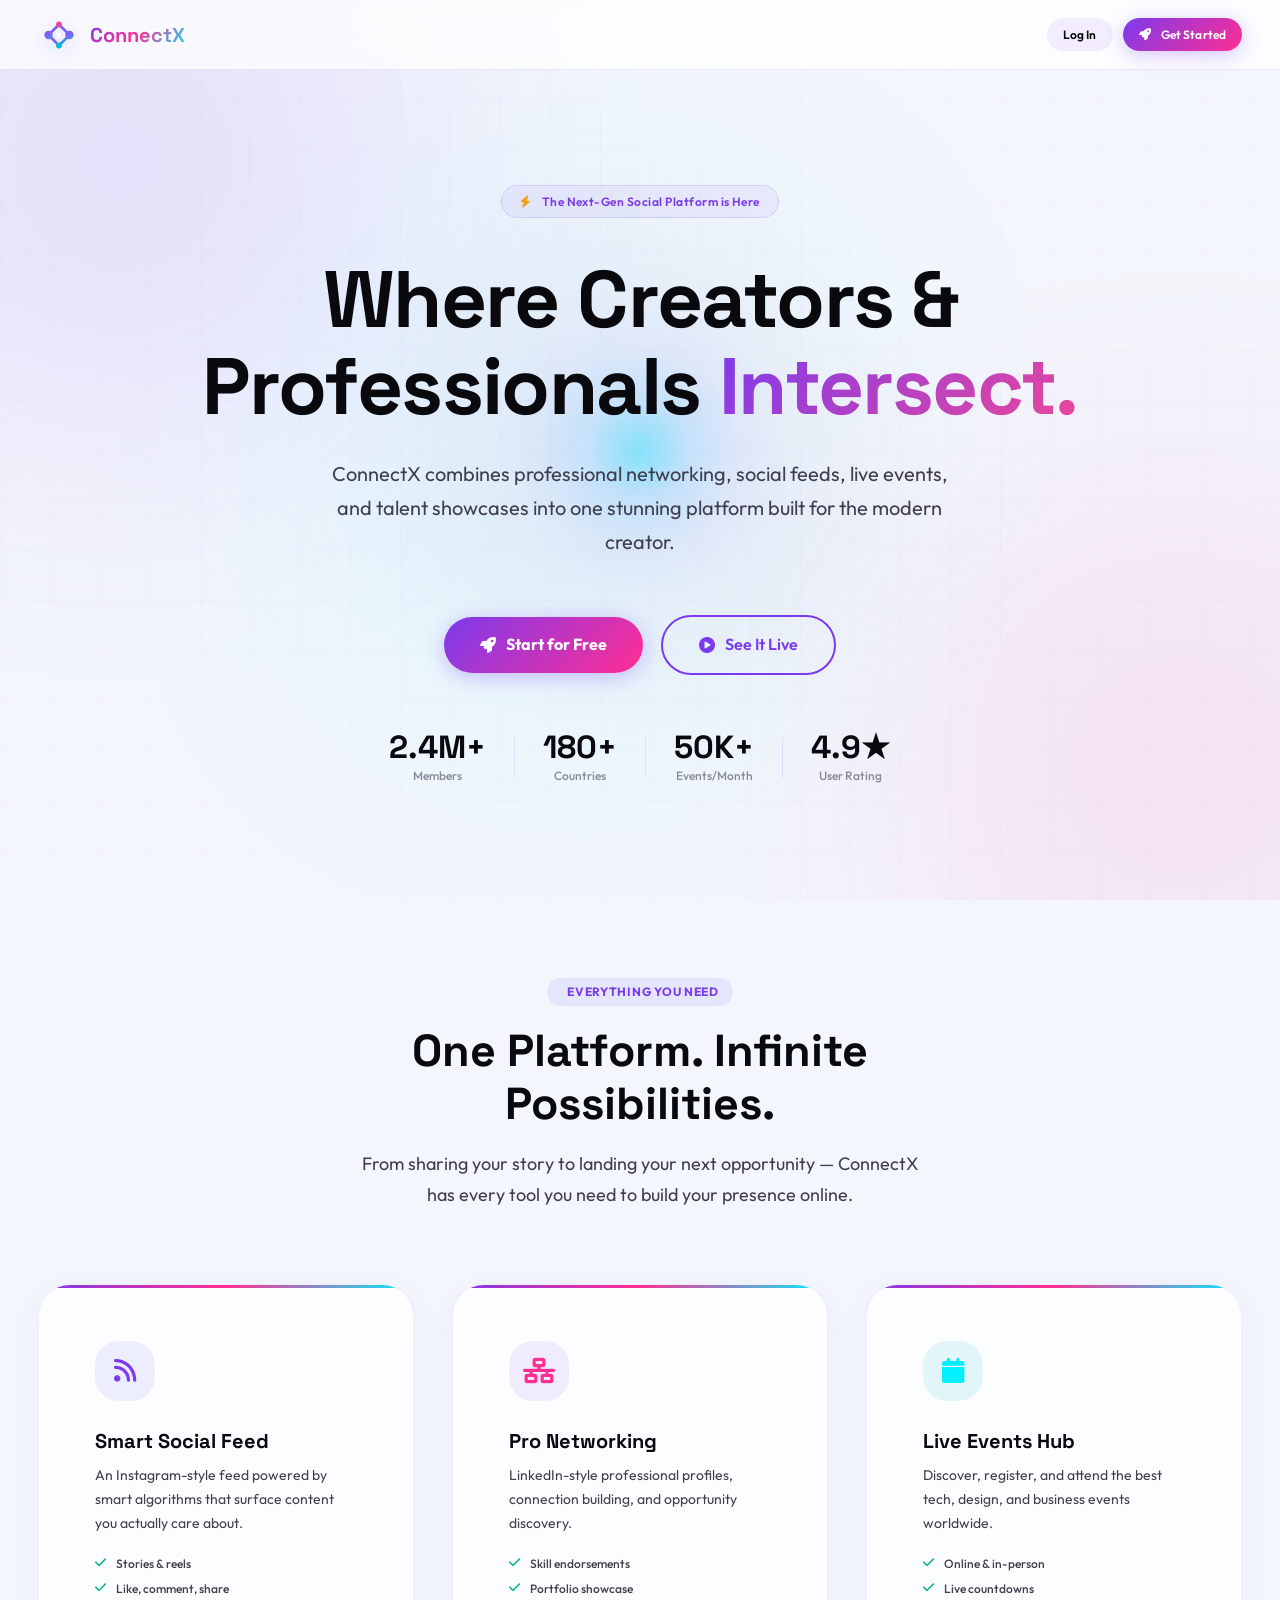
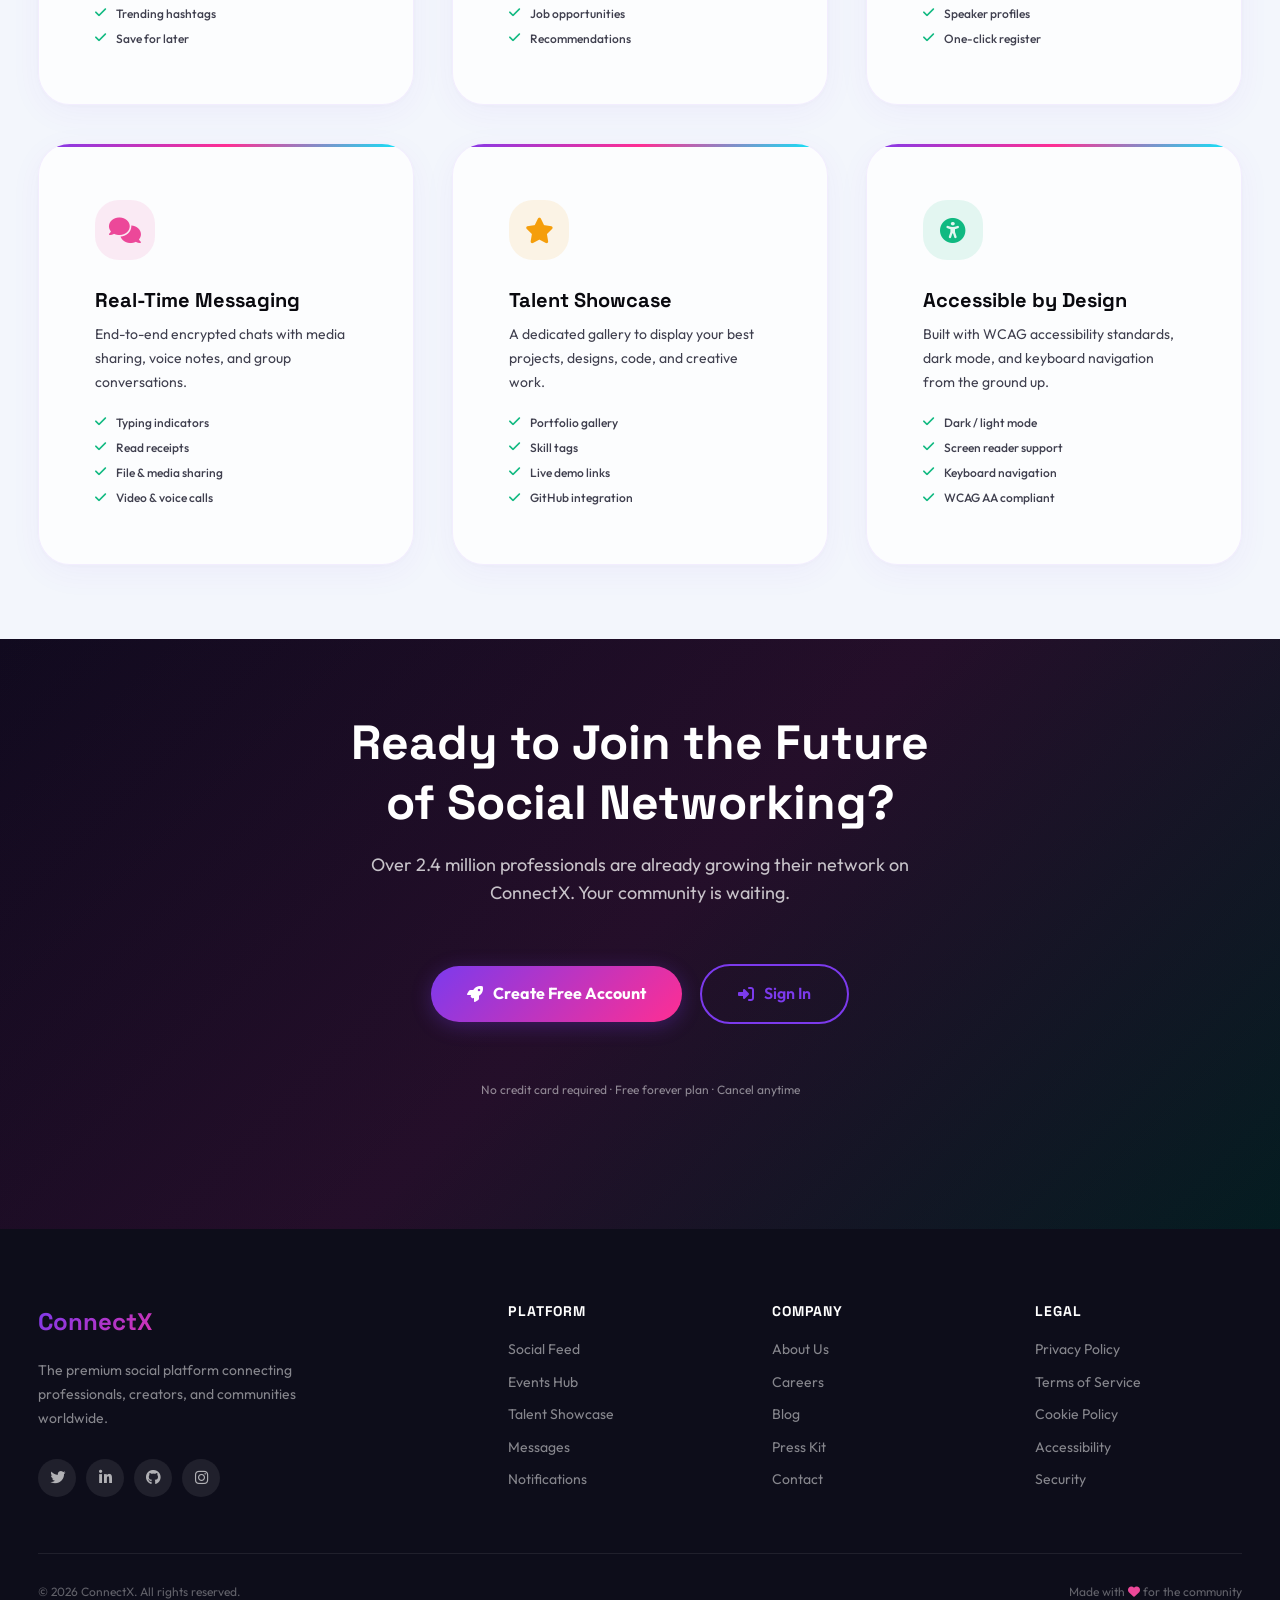
==== commit 92dcbfdb: "UI ENHANCEMENT Changes All files ,removed dark mode , enhanced UI, added bg animations Etc.," ====
--- a/index.html
+++ b/index.html
@@ -1,9 +1,11 @@
 <!DOCTYPE html>
 <html lang="en" data-theme="light">
+
 <head>
   <meta charset="UTF-8">
   <meta name="viewport" content="width=device-width, initial-scale=1.0">
-  <meta name="description" content="ConnectX — The premium social platform connecting professionals, creators, and communities worldwide.">
+  <meta name="description"
+    content="ConnectX — The premium social platform connecting professionals, creators, and communities worldwide.">
   <meta name="keywords" content="social network, professional networking, community, events, talent">
   <meta name="theme-color" content="#6366f1">
   <title>ConnectX — Connect. Create. Grow.</title>
@@ -14,14 +16,15 @@
   <!-- Google Fonts -->
   <link rel="preconnect" href="https://fonts.googleapis.com">
   <link rel="preconnect" href="https://fonts.gstatic.com" crossorigin>
-  <link href="https://fonts.googleapis.com/css2?family=Inter:wght@300;400;500;600;700;800;900&family=Poppins:wght@400;500;600;700;800&display=swap" rel="stylesheet">
+  <link
+    href="https://fonts.googleapis.com/css2?family=Inter:wght@300;400;500;600;700;800;900&family=Poppins:wght@400;500;600;700;800&display=swap"
+    rel="stylesheet">
 
   <!-- Font Awesome -->
   <link rel="stylesheet" href="https://cdnjs.cloudflare.com/ajax/libs/font-awesome/6.5.0/css/all.min.css">
 
   <!-- CSS -->
   <link rel="stylesheet" href="css/style.css">
-  <link rel="stylesheet" href="css/darkmode.css">
   <link rel="stylesheet" href="css/responsive.css">
 
   <style>
@@ -30,18 +33,21 @@
     /* Navbar */
     .landing-nav {
       position: fixed;
-      top: 0; left: 0; right: 0;
+      top: 0;
+      left: 0;
+      right: 0;
       height: 70px;
-      background: rgba(255,255,255,0.90);
-      backdrop-filter: blur(16px);
-      -webkit-backdrop-filter: blur(16px);
-      border-bottom: 1px solid rgba(99,102,241,0.10);
+      background: var(--surface-card);
+      backdrop-filter: var(--glass-blur);
+      -webkit-backdrop-filter: var(--glass-blur);
+      border-bottom: 1px solid var(--border-color);
       z-index: var(--z-sticky);
       transition: all var(--transition-base);
     }
 
     .landing-nav.scrolled {
-      box-shadow: 0 4px 24px rgba(99,102,241,0.10);
+      box-shadow: var(--shadow-card);
+      background: var(--surface-overlay);
     }
 
     .nav-inner {
@@ -102,7 +108,10 @@
       font-family: var(--font-main);
     }
 
-    .nav-link:hover { background: var(--surface-hover); color: var(--color-primary); }
+    .nav-link:hover {
+      background: var(--surface-hover);
+      color: var(--color-primary);
+    }
 
     .nav-actions {
       display: flex;
@@ -113,24 +122,14 @@
     /* ── Hero Section ── */
     .hero {
       min-height: 100vh;
-      background: var(--gradient-hero);
+      background: radial-gradient(circle 100px at var(--mouse-x, 50%) var(--mouse-y, 50%), rgba(0, 240, 255, 0.35) 0%, rgba(0, 240, 255, 0.08) 50%, transparent 100%), radial-gradient(circle 300px at var(--mouse-x, 50%) var(--mouse-y, 50%), rgba(124, 58, 237, 0.16) 0%, rgba(255, 46, 147, 0.04) 50%, transparent 100%), var(--surface-bg);
       position: relative;
       display: flex;
       align-items: center;
       overflow: hidden;
       padding-top: 70px;
-    }
-
-    /* Animated orbs */
-    .hero-orb {
-      position: absolute;
-      border-radius: 50%;
-      filter: blur(80px);
-      opacity: 0.20;
-    }
-    .hero-orb-1 { width:500px; height:500px; background:#6366f1; top:-100px; left:-100px; animation: float 8s ease-in-out infinite; }
-    .hero-orb-2 { width:400px; height:400px; background:#8b5cf6; bottom:-80px; right:-80px; animation: float 10s ease-in-out infinite reverse; }
-    .hero-orb-3 { width:300px; height:300px; background:#06b6d4; top:40%; left:40%; animation: float 7s ease-in-out infinite 2s; }
+      transition: background 0.1s ease;
+    }
 
     /* Floating UI cards */
     .hero-float-cards {
@@ -141,9 +140,10 @@
 
     .float-card {
       position: absolute;
-      background: rgba(255,255,255,0.08);
-      backdrop-filter: blur(12px);
-      border: 1px solid rgba(255,255,255,0.15);
+      background: rgba(255, 255, 255, 0.04);
+      backdrop-filter: var(--glass-blur-light);
+      -webkit-backdrop-filter: var(--glass-blur-light);
+      border: 1px solid rgba(255, 255, 255, 0.08);
       border-radius: var(--radius-lg);
       padding: var(--space-md) var(--space-lg);
       color: #fff;
@@ -153,16 +153,44 @@
       align-items: center;
       gap: var(--space-sm);
       animation: float 6s ease-in-out infinite;
-      box-shadow: 0 8px 32px rgba(0,0,0,0.20);
-    }
-
-    .float-card-1 { top: 20%; left: 5%; animation-delay: 0s; }
-    .float-card-2 { top: 60%; left: 3%; animation-delay: 1.5s; }
-    .float-card-3 { top: 15%; right: 5%; animation-delay: 0.8s; }
-    .float-card-4 { top: 55%; right: 3%; animation-delay: 2.2s; }
-    .float-card-5 { bottom: 20%; left: 30%; animation-delay: 3s; }
-
-    .float-card i { font-size: 1.1rem; color: var(--color-accent); }
+      box-shadow: 0 10px 40px rgba(0, 0, 0, 0.30);
+      transition: all var(--transition-base);
+    }
+
+    .float-card-1 {
+      top: 20%;
+      left: 5%;
+      animation-delay: 0s;
+    }
+
+    .float-card-2 {
+      top: 60%;
+      left: 3%;
+      animation-delay: 1.5s;
+    }
+
+    .float-card-3 {
+      top: 15%;
+      right: 5%;
+      animation-delay: 0.8s;
+    }
+
+    .float-card-4 {
+      top: 55%;
+      right: 3%;
+      animation-delay: 2.2s;
+    }
+
+    .float-card-5 {
+      bottom: 20%;
+      left: 30%;
+      animation-delay: 3s;
+    }
+
+    .float-card i {
+      font-size: 1.1rem;
+      color: var(--color-accent);
+    }
 
     /* Hero Content */
     .hero-content {
@@ -179,31 +207,32 @@
       align-items: center;
       gap: var(--space-sm);
       padding: 6px 18px;
-      background: rgba(255,255,255,0.12);
-      backdrop-filter: blur(8px);
-      border: 1px solid rgba(255,255,255,0.20);
+      background: rgba(124, 58, 237, 0.06);
+      border: 1px solid rgba(124, 58, 237, 0.15);
       border-radius: var(--radius-full);
-      color: rgba(255,255,255,0.90);
+      color: var(--color-primary);
       font-size: var(--fs-xs);
       font-weight: var(--fw-semibold);
       margin-bottom: var(--space-xl);
       letter-spacing: 0.04em;
     }
 
-    .hero-badge i { color: #fbbf24; }
+    .hero-badge i {
+      color: #f59e0b;
+    }
 
     .hero-title {
       font-family: var(--font-heading);
       font-size: clamp(2.5rem, 7vw, 5rem);
       font-weight: var(--fw-extrabold);
-      color: #fff;
+      color: var(--text-primary);
       line-height: 1.08;
       margin-bottom: var(--space-lg);
       letter-spacing: -0.02em;
     }
 
     .hero-title .accent {
-      background: linear-gradient(135deg, #818cf8, #06b6d4);
+      background: linear-gradient(135deg, var(--color-primary), var(--color-accent-pink));
       -webkit-background-clip: text;
       -webkit-text-fill-color: transparent;
       background-clip: text;
@@ -211,7 +240,7 @@
 
     .hero-subtitle {
       font-size: clamp(1rem, 2.5vw, 1.25rem);
-      color: rgba(255,255,255,0.75);
+      color: var(--text-secondary);
       max-width: 640px;
       margin: 0 auto var(--space-2xl);
       line-height: 1.7;
@@ -229,8 +258,8 @@
     .btn-hero-primary {
       padding: 15px 36px;
       border-radius: var(--radius-full);
-      background: #fff;
-      color: var(--color-primary);
+      background: var(--gradient-button);
+      color: #fff;
       font-size: var(--fs-base);
       font-weight: var(--fw-bold);
       text-decoration: none;
@@ -238,26 +267,35 @@
       align-items: center;
       gap: var(--space-sm);
       transition: all var(--transition-spring);
-      box-shadow: 0 4px 24px rgba(255,255,255,0.20);
-    }
-    .btn-hero-primary:hover { transform: translateY(-3px) scale(1.03); box-shadow: 0 12px 40px rgba(255,255,255,0.35); color: var(--color-primary-dark); }
+      box-shadow: var(--shadow-button);
+    }
+
+    .btn-hero-primary:hover {
+      transform: translateY(-3px) scale(1.03);
+      box-shadow: 0 10px 30px rgba(124, 58, 237, 0.45);
+      color: #fff;
+    }
 
     .btn-hero-outline {
       padding: 15px 36px;
       border-radius: var(--radius-full);
       background: transparent;
-      color: #fff;
+      color: var(--color-primary);
       font-size: var(--fs-base);
       font-weight: var(--fw-semibold);
-      border: 2px solid rgba(255,255,255,0.40);
+      border: 2px solid var(--color-primary);
       text-decoration: none;
       display: inline-flex;
       align-items: center;
       gap: var(--space-sm);
       transition: all var(--transition-base);
-      backdrop-filter: blur(8px);
-    }
-    .btn-hero-outline:hover { background: rgba(255,255,255,0.12); border-color: rgba(255,255,255,0.70); color: #fff; transform: translateY(-2px); }
+    }
+
+    .btn-hero-outline:hover {
+      background: rgba(124, 58, 237, 0.08);
+      color: var(--color-primary-dark);
+      transform: translateY(-2px);
+    }
 
     /* Hero Badges / Social Proof */
     .hero-badges {
@@ -277,14 +315,14 @@
     .hero-stat-value {
       font-size: var(--fs-2xl);
       font-weight: var(--fw-extrabold);
-      color: #fff;
+      color: var(--text-primary);
       font-family: var(--font-heading);
       line-height: 1;
     }
 
     .hero-stat-label {
       font-size: var(--fs-xs);
-      color: rgba(255,255,255,0.60);
+      color: var(--text-muted);
       font-weight: var(--fw-medium);
       margin-top: 3px;
     }
@@ -292,7 +330,7 @@
     .hero-stat-sep {
       width: 1px;
       height: 40px;
-      background: rgba(255,255,255,0.20);
+      background: var(--border-color);
     }
 
     /* Scroll indicator */
@@ -301,7 +339,7 @@
       bottom: var(--space-xl);
       left: 50%;
       transform: translateX(-50%);
-      color: rgba(255,255,255,0.60);
+      color: var(--text-muted);
       font-size: 0.8rem;
       display: flex;
       flex-direction: column;
@@ -326,7 +364,7 @@
       align-items: center;
       gap: 6px;
       padding: 4px 14px;
-      background: rgba(99,102,241,0.10);
+      background: rgba(99, 102, 241, 0.10);
       color: var(--color-primary);
       border-radius: var(--radius-full);
       font-size: var(--fs-xs);
@@ -354,8 +392,9 @@
 
     .features-grid {
       display: grid;
-      grid-template-columns: repeat(3, 1fr);
+      grid-template-columns: repeat(auto-fit, minmax(280px, 1fr));
       gap: var(--space-xl);
+      width: 100%;
     }
 
     .feature-card {
@@ -372,7 +411,9 @@
     .feature-card::before {
       content: '';
       position: absolute;
-      top: 0; left: 0; right: 0;
+      top: 0;
+      left: 0;
+      right: 0;
       height: 3px;
       background: var(--gradient-main);
     }
@@ -386,7 +427,7 @@
       width: 60px;
       height: 60px;
       border-radius: var(--radius-lg);
-      background: rgba(99,102,241,0.10);
+      background: rgba(99, 102, 241, 0.10);
       display: flex;
       align-items: center;
       justify-content: center;
@@ -424,7 +465,10 @@
       font-weight: var(--fw-medium);
     }
 
-    .feature-list-item i { color: #10b981; font-size: 0.8rem; }
+    .feature-list-item i {
+      color: #10b981;
+      font-size: 0.8rem;
+    }
 
     /* ── Testimonials ── */
     .testimonials-section {
@@ -530,7 +574,7 @@
     }
 
     .cta-content p {
-      color: rgba(255,255,255,0.75);
+      color: rgba(255, 255, 255, 0.75);
       font-size: var(--fs-md);
       margin-bottom: var(--space-2xl);
     }
@@ -538,7 +582,7 @@
     /* ── Footer ── */
     .landing-footer {
       background: #0d0d1a;
-      color: rgba(255,255,255,0.75);
+      color: rgba(255, 255, 255, 0.75);
       padding: var(--space-3xl) 0 var(--space-xl);
     }
 
@@ -563,34 +607,67 @@
     .footer-brand-desc {
       font-size: var(--fs-sm);
       line-height: 1.7;
-      color: rgba(255,255,255,0.50);
+      color: rgba(255, 255, 255, 0.50);
       max-width: 280px;
     }
 
     .footer-socials {
       display: flex;
+      flex-wrap: wrap;
       gap: var(--space-sm);
       margin-top: var(--space-lg);
+      align-items: center;
     }
 
     .footer-social-btn {
       width: 38px;
       height: 38px;
       border-radius: var(--radius-full);
-      background: rgba(255,255,255,0.08);
-      color: rgba(255,255,255,0.65);
+      background: rgba(255, 255, 255, 0.08);
+      color: rgba(255, 255, 255, 0.65);
       display: flex;
       align-items: center;
       justify-content: center;
       font-size: 0.95rem;
       transition: all var(--transition-base);
       text-decoration: none;
+      flex-shrink: 0;
     }
 
     .footer-social-btn:hover {
       background: var(--color-primary);
       color: #fff;
       transform: translateY(-2px);
+    }
+
+    .footer-content {
+      display: grid;
+      grid-template-columns: repeat(auto-fit, minmax(250px, 1fr));
+      gap: var(--space-xl);
+    }
+
+    @media (max-width: 576px) {
+      .footer-socials {
+        justify-content: center;
+      }
+
+      .footer-social-btn {
+        width: 34px;
+        height: 34px;
+        font-size: 0.85rem;
+      }
+    }
+
+    @media (max-width: 480px) {
+      .footer-social-btn {
+        width: 30px;
+        height: 30px;
+        font-size: 0.75rem;
+      }
+
+      .footer-socials {
+        gap: 6px;
+      }
     }
 
     .footer-col h4 {
@@ -610,15 +687,17 @@
 
     .footer-link {
       font-size: var(--fs-sm);
-      color: rgba(255,255,255,0.50);
+      color: rgba(255, 255, 255, 0.50);
       text-decoration: none;
       transition: color var(--transition-fast);
     }
 
-    .footer-link:hover { color: var(--color-primary-light); }
+    .footer-link:hover {
+      color: var(--color-primary-light);
+    }
 
     .footer-bottom {
-      border-top: 1px solid rgba(255,255,255,0.08);
+      border-top: 1px solid rgba(255, 255, 255, 0.08);
       padding-top: var(--space-lg);
       display: flex;
       align-items: center;
@@ -626,401 +705,567 @@
       flex-wrap: wrap;
       gap: var(--space-md);
       font-size: var(--fs-xs);
-      color: rgba(255,255,255,0.35);
+      color: rgba(255, 255, 255, 0.35);
+    }
+
+    /* CONNECTX RESPONSIVE PATCH */
+    @media (max-width:1200px) {
+      .landing-footer-grid {
+        grid-template-columns: repeat(2, 1fr);
+      }
+
+      .testimonials-grid {
+        grid-template-columns: repeat(2, 1fr);
+      }
+    }
+
+    @media (max-width:768px) {
+
+      .features-grid,
+      .testimonials-grid,
+      .landing-footer-grid {
+        grid-template-columns: 1fr;
+      }
+
+      .hero-buttons {
+        flex-direction: column;
+        gap: var(--space-sm);
+      }
+
+      .footer-socials {
+        justify-content: center;
+      }
+
+      .btn-hero-primary,
+      .btn-hero-outline {
+        width: 100%;
+        justify-content: center;
+        padding: 14px 24px;
+        font-size: var(--fs-sm);
+      }
+    }
+
+    @media (max-width:480px) {
+
+      .btn-hero-primary,
+      .btn-hero-outline {
+        padding: 12px 20px;
+        font-size: var(--fs-xs);
+      }
+
+      .hero-stat-sep {
+        display: none;
+      }
+
+      .hero-badges {
+        gap: var(--space-md);
+      }
+    }
+
+    /* ── Loading Screen ── */
+    .loading-screen {
+      position: fixed;
+      inset: 0;
+      background: #000000;
+      display: flex;
+      align-items: center;
+      justify-content: center;
+      z-index: 9999;
+      opacity: 1;
+      visibility: visible;
+      transition: opacity 0.5s ease-out, visibility 0.5s ease-out;
+    }
+
+    .loading-screen.hidden {
+      opacity: 0;
+      visibility: hidden;
+      pointer-events: none;
+    }
+
+    .loading-content {
+      display: flex;
+      flex-direction: column;
+      align-items: center;
+      gap: var(--space-lg);
+    }
+
+    .loading-logo {
+      width: 120px;
+      height: 120px;
+      animation: spin-pulse 2.5s ease-in-out infinite;
+    }
+
+    .loading-logo svg {
+      width: 100%;
+      height: 100%;
+      filter: drop-shadow(0 0 20px rgba(99, 102, 241, 0.6));
+    }
+
+    .loading-text {
+      font-family: var(--font-heading);
+      font-size: var(--fs-xl);
+      font-weight: var(--fw-extrabold);
+      background: var(--gradient-main);
+      -webkit-background-clip: text;
+      -webkit-text-fill-color: transparent;
+      background-clip: text;
+      letter-spacing: -0.01em;
+    }
+
+    .loading-dots {
+      display: flex;
+      gap: 6px;
+      margin-top: var(--space-md);
+    }
+
+    .loading-dot {
+      width: 10px;
+      height: 10px;
+      border-radius: 50%;
+      background: var(--color-primary);
+      animation: bounce-loading 1.4s ease-in-out infinite;
+    }
+
+    .loading-dot:nth-child(2) {
+      animation-delay: 0.2s;
+    }
+
+    .loading-dot:nth-child(3) {
+      animation-delay: 0.4s;
+    }
+
+    @keyframes spin-pulse {
+      0% {
+        transform: rotate(0deg) scale(1);
+        opacity: 1;
+      }
+      50% {
+        transform: rotate(180deg) scale(1.1);
+      }
+      100% {
+        transform: rotate(360deg) scale(1);
+        opacity: 1;
+      }
+    }
+
+    @keyframes bounce-loading {
+      0%, 80%, 100% {
+        transform: scale(0) translateY(0);
+        opacity: 0.5;
+      }
+      40% {
+        transform: scale(1);
+        opacity: 1;
+      }
     }
   </style>
 </head>
+
 <body>
 
-<!-- Skip Navigation -->
-<a href="#main-content" class="skip-link">Skip to main content</a>
-
-<!-- ════════════════════════════════════════════
-     NAVBAR
-════════════════════════════════════════════ -->
-<nav class="landing-nav" role="navigation" aria-label="Main navigation" id="landing-nav">
-  <div class="nav-inner">
-    <!-- Brand -->
-    <a href="index.html" class="nav-brand" aria-label="ConnectX home">
-      <img src="images/logo.png" alt="ConnectX logo" class="nav-logo">
-      <span class="nav-brand-name">ConnectX</span>
-    </a>
-
-
-    <!-- Actions -->
-    <div class="nav-actions">
-      <!-- Dark Mode Toggle -->
-      <button class="theme-toggle-icon" data-theme-toggle id="nav-theme-toggle"
-              aria-label="Toggle dark mode" title="Toggle dark mode">
-        <i class="fas fa-sun sun-icon theme-icon"></i>
-        <i class="fas fa-moon moon-icon"></i>
-      </button>
-
-      <a href="login.html" class="btn btn-ghost btn-sm" aria-label="Log in to ConnectX">
-        Log In
-      </a>
-      <a href="signup.html" class="btn btn-primary btn-sm" aria-label="Sign up for ConnectX">
-        <i class="fas fa-rocket"></i> Get Started
-      </a>
-
-      <!-- Mobile menu button -->
-      <button class="mobile-menu-btn" id="mobile-menu-btn" aria-label="Open menu" aria-expanded="false">
-        <i class="fas fa-bars"></i>
-      </button>
-    </div>
-  </div>
-</nav>
-
-<!-- ════════════════════════════════════════════
-     HERO SECTION
-════════════════════════════════════════════ -->
-<main id="main-content">
-<section class="hero" aria-labelledby="hero-heading">
-  <!-- Background orbs -->
-  <div class="hero-orb hero-orb-1" aria-hidden="true"></div>
-  <div class="hero-orb hero-orb-2" aria-hidden="true"></div>
-  <div class="hero-orb hero-orb-3" aria-hidden="true"></div>
-
-  <!-- Floating UI Cards -->
-  <div class="hero-float-cards" aria-hidden="true">
-    <div class="float-card float-card-1">
-      <i class="fas fa-users"></i>
-      <div><div style="font-size:1rem;font-weight:800;">2.4M+</div><div style="opacity:.7;font-size:10px;">Active Users</div></div>
-    </div>
-    <div class="float-card float-card-2">
-      <i class="fas fa-heart" style="color:#ec4899;"></i>
-      <div><div style="font-size:.85rem;">Alex liked your post ❤️</div></div>
-    </div>
-    <div class="float-card float-card-3">
-      <i class="fas fa-calendar-check" style="color:#10b981;"></i>
-      <div><div style="font-size:.85rem;">Tech Summit · Tomorrow</div></div>
-    </div>
-    <div class="float-card float-card-4">
-      <i class="fas fa-trophy" style="color:#f59e0b;"></i>
-      <div><div style="font-size:.85rem;">Talent #1 This Week 🏆</div></div>
-    </div>
-    
-  </div>
-
-  <!-- Hero Content -->
-  <div class="hero-content">
-    <div class="hero-badge">
-      <i class="fas fa-bolt"></i>
-      The Next-Gen Social Platform is Here
-    </div>
-
-    <h1 class="hero-title" id="hero-heading">
-      Connect. Create.<br>
-      <span class="accent">Grow Together.</span>
-    </h1>
-
-    <p class="hero-subtitle">
-      ConnectX combines professional networking, social feeds, live events, and talent showcases into one stunning platform built for the modern creator.
-    </p>
-
-    <div class="hero-buttons">
-      <a href="signup.html" class="btn-hero-primary" aria-label="Create your free ConnectX account">
-        <i class="fas fa-rocket"></i> Start for Free
-      </a>
-      <a href="login.html" class="btn-hero-outline" aria-label="Log in to your ConnectX account">
-        <i class="fas fa-play-circle"></i> See It Live
-      </a>
-    </div>
-
-    <!-- Social Proof Stats -->
-    <div class="hero-badges" role="list" aria-label="Platform statistics">
-      <div class="hero-stat" role="listitem">
-        <span class="hero-stat-value">2.4M+</span>
-        <span class="hero-stat-label">Members</span>
+  <!-- Loading Screen -->
+  <div class="loading-screen" id="loading-screen">
+    <div class="loading-content">
+      <div class="loading-logo">
+        <svg viewBox="0 0 100 100" xmlns="http://www.w3.org/2000/svg" aria-hidden="true">
+          <defs>
+            <linearGradient id="loadingLogoGrad" x1="0%" y1="0%" x2="100%" y2="100%">
+              <stop offset="0%" stop-color="#6366f1" />
+              <stop offset="50%" stop-color="#8b5cf6" />
+              <stop offset="100%" stop-color="#06b6d4" />
+            </linearGradient>
+          </defs>
+          <line x1="25" y1="50" x2="75" y2="50" stroke="url(#loadingLogoGrad)" stroke-width="8" stroke-dasharray="2 2" stroke-linecap="round" />
+          <path d="M25 50 L50 25 L75 50 L50 75 Z" fill="none" stroke="url(#loadingLogoGrad)" stroke-width="6" stroke-linejoin="round" />
+          <circle cx="25" cy="50" r="10" fill="url(#loadingLogoGrad)" />
+          <circle cx="75" cy="50" r="10" fill="url(#loadingLogoGrad)" />
+          <circle cx="50" cy="25" r="7" fill="#ec4899" />
+          <circle cx="50" cy="75" r="7" fill="#06b6d4" />
+          <text x="50" y="56" font-family="'Poppins', sans-serif" font-weight="900" font-size="18" fill="#fff" text-anchor="middle">X</text>
+        </svg>
       </div>
-      <div class="hero-stat-sep" aria-hidden="true"></div>
-      <div class="hero-stat" role="listitem">
-        <span class="hero-stat-value">180+</span>
-        <span class="hero-stat-label">Countries</span>
-      </div>
-      <div class="hero-stat-sep" aria-hidden="true"></div>
-      <div class="hero-stat" role="listitem">
-        <span class="hero-stat-value">50K+</span>
-        <span class="hero-stat-label">Events/Month</span>
-      </div>
-      <div class="hero-stat-sep" aria-hidden="true"></div>
-      <div class="hero-stat" role="listitem">
-        <span class="hero-stat-value">4.9★</span>
-        <span class="hero-stat-label">User Rating</span>
+      <div class="loading-text">ConnectX</div>
+      <div class="loading-dots">
+        <div class="loading-dot"></div>
+        <div class="loading-dot"></div>
+        <div class="loading-dot"></div>
       </div>
     </div>
   </div>
 
-  <!-- Scroll indicator -->
-  <div class="scroll-indicator" aria-hidden="true">
-    <span style="font-size:10px;text-transform:uppercase;letter-spacing:.1em;">Scroll</span>
-    <i class="fas fa-chevron-down"></i>
-  </div>
-</section>
-
-<!-- ════════════════════════════════════════════
+  <!-- Skip Navigation -->
+  <a href="#main-content" class="skip-link">Skip to main content</a>
+
+  <!-- ════════════════════════════════════════════
+     NAVBAR
+════════════════════════════════════════════ -->
+  <nav class="landing-nav" role="navigation" aria-label="Main navigation" id="landing-nav">
+    <div class="nav-inner">
+      <!-- Brand -->
+      <a href="index.html" class="nav-brand" aria-label="ConnectX home">
+        <svg class="connectx-logo-svg" viewBox="0 0 100 100" xmlns="http://www.w3.org/2000/svg" aria-hidden="true">
+          <defs>
+            <linearGradient id="logoGrad" x1="0%" y1="0%" x2="100%" y2="100%">
+              <stop offset="0%" stop-color="#6366f1" />
+              <stop offset="50%" stop-color="#8b5cf6" />
+              <stop offset="100%" stop-color="#06b6d4" />
+            </linearGradient>
+          </defs>
+          <line x1="25" y1="50" x2="75" y2="50" stroke="url(#logoGrad)" stroke-width="8" stroke-dasharray="2 2"
+            stroke-linecap="round" />
+          <path d="M25 50 L50 25 L75 50 L50 75 Z" fill="none" stroke="url(#logoGrad)" stroke-width="6"
+            stroke-linejoin="round" />
+          <circle cx="25" cy="50" r="10" fill="url(#logoGrad)" />
+          <circle cx="75" cy="50" r="10" fill="url(#logoGrad)" />
+          <circle cx="50" cy="25" r="7" fill="#ec4899" />
+          <circle cx="50" cy="75" r="7" fill="#06b6d4" />
+          <text x="50" y="56" font-family="'Poppins', sans-serif" font-weight="900" font-size="18" fill="#fff"
+            text-anchor="middle">X</text>
+        </svg>
+        <span class="nav-brand-name">ConnectX</span>
+      </a>
+
+
+      <!-- Actions -->
+      <div class="nav-actions">
+        <a href="login.html" class="btn btn-ghost btn-sm" aria-label="Log in to ConnectX">
+          Log In
+        </a>
+        <a href="signup.html" class="btn btn-primary btn-sm" aria-label="Sign up for ConnectX">
+          <i class="fas fa-rocket"></i> Get Started
+        </a>
+      </div>
+    </div>
+  </nav>
+
+  <!-- ════════════════════════════════════════════
+     HERO SECTION
+════════════════════════════════════════════ -->
+  <main id="main-content">
+    <section class="hero" aria-labelledby="hero-heading">
+      <!-- Wireframe Grid Background & Ambient Cosmic Glows -->
+      <div class="tech-grid-bg"></div>
+      <div class="ambient-glow ambient-purple" style="top: -10%; left: -10%; width: 500px; height: 500px;"></div>
+      <div class="ambient-glow ambient-pink" style="bottom: -10%; right: -10%; width: 450px; height: 450px;"></div>
+      <div class="ambient-glow ambient-cyan" style="top: 30%; left: 30%; width: 400px; height: 400px;"></div>
+
+      <!-- Hero Content -->
+      <div class="hero-content">
+        <div class="hero-badge">
+          <i class="fas fa-bolt"></i>
+          The Next-Gen Social Platform is Here
+        </div>
+
+        <h1 class="hero-title" id="hero-heading">
+          Where Creators &<br>
+          Professionals <span class="accent">Intersect.</span>
+        </h1>
+
+        <p class="hero-subtitle">
+          ConnectX combines professional networking, social feeds, live events, and talent showcases into one stunning
+          platform built for the modern creator.
+        </p>
+
+        <div class="hero-buttons">
+          <a href="signup.html" class="btn-hero-primary" aria-label="Create your free ConnectX account">
+            <i class="fas fa-rocket"></i> Start for Free
+          </a>
+          <a href="login.html" class="btn-hero-outline" aria-label="Log in to your ConnectX account">
+            <i class="fas fa-play-circle"></i> See It Live
+          </a>
+        </div>
+
+        <!-- Social Proof Stats -->
+        <div class="hero-badges" role="list" aria-label="Platform statistics">
+          <div class="hero-stat" role="listitem">
+            <span class="hero-stat-value">2.4M+</span>
+            <span class="hero-stat-label">Members</span>
+          </div>
+          <div class="hero-stat-sep" aria-hidden="true"></div>
+          <div class="hero-stat" role="listitem">
+            <span class="hero-stat-value">180+</span>
+            <span class="hero-stat-label">Countries</span>
+          </div>
+          <div class="hero-stat-sep" aria-hidden="true"></div>
+          <div class="hero-stat" role="listitem">
+            <span class="hero-stat-value">50K+</span>
+            <span class="hero-stat-label">Events/Month</span>
+          </div>
+          <div class="hero-stat-sep" aria-hidden="true"></div>
+          <div class="hero-stat" role="listitem">
+            <span class="hero-stat-value">4.9★</span>
+            <span class="hero-stat-label">User Rating</span>
+          </div>
+        </div>
+      </div>
+
+    
+    </section>
+
+    <!-- ════════════════════════════════════════════
      FEATURES SECTION
 ════════════════════════════════════════════ -->
-<section class="features-section" id="features" aria-labelledby="features-heading">
-  <div class="container">
-    <div class="section-header">
-      <div class="section-tag"><i class="fas fa-sparkles"></i> Everything You Need</div>
-      <h2 id="features-heading">One Platform. Infinite Possibilities.</h2>
-      <p>From sharing your story to landing your next opportunity — ConnectX has every tool you need to build your presence online.</p>
-    </div>
-
-    <div class="features-grid">
-      <!-- Feature 1 -->
-      <div class="feature-card" tabindex="0" aria-label="Social Feed feature">
-        <div class="feature-icon"><i class="fas fa-rss"></i></div>
-        <h3 class="feature-title">Smart Social Feed</h3>
-        <p class="feature-desc">An Instagram-style feed powered by smart algorithms that surface content you actually care about.</p>
-        <ul class="feature-list" aria-label="Feature highlights">
-          <li class="feature-list-item"><i class="fas fa-check"></i> Stories & reels</li>
-          <li class="feature-list-item"><i class="fas fa-check"></i> Like, comment, share</li>
-          <li class="feature-list-item"><i class="fas fa-check"></i> Trending hashtags</li>
-          <li class="feature-list-item"><i class="fas fa-check"></i> Save for later</li>
-        </ul>
-      </div>
-
-      <!-- Feature 2 -->
-      <div class="feature-card" tabindex="0" aria-label="Professional Networking feature">
-        <div class="feature-icon" style="background:rgba(139,92,246,0.10);color:var(--color-secondary);">
-          <i class="fas fa-network-wired"></i>
+    <section class="features-section" id="features" aria-labelledby="features-heading">
+      <div class="container">
+        <div class="section-header">
+          <div class="section-tag"><i class="fas fa-sparkles"></i> Everything You Need</div>
+          <h2 id="features-heading">One Platform. Infinite Possibilities.</h2>
+          <p>From sharing your story to landing your next opportunity — ConnectX has every tool you need to build your
+            presence online.</p>
         </div>
-        <h3 class="feature-title">Pro Networking</h3>
-        <p class="feature-desc">LinkedIn-style professional profiles, connection building, and opportunity discovery.</p>
-        <ul class="feature-list" aria-label="Feature highlights">
-          <li class="feature-list-item"><i class="fas fa-check"></i> Skill endorsements</li>
-          <li class="feature-list-item"><i class="fas fa-check"></i> Portfolio showcase</li>
-          <li class="feature-list-item"><i class="fas fa-check"></i> Job opportunities</li>
-          <li class="feature-list-item"><i class="fas fa-check"></i> Recommendations</li>
-        </ul>
-      </div>
-
-      <!-- Feature 3 -->
-      <div class="feature-card" tabindex="0" aria-label="Live Events feature">
-        <div class="feature-icon" style="background:rgba(6,182,212,0.10);color:var(--color-accent);">
-          <i class="fas fa-calendar-star"></i>
-        </div>
-        <h3 class="feature-title">Live Events Hub</h3>
-        <p class="feature-desc">Discover, register, and attend the best tech, design, and business events worldwide.</p>
-        <ul class="feature-list" aria-label="Feature highlights">
-          <li class="feature-list-item"><i class="fas fa-check"></i> Online & in-person</li>
-          <li class="feature-list-item"><i class="fas fa-check"></i> Live countdowns</li>
-          <li class="feature-list-item"><i class="fas fa-check"></i> Speaker profiles</li>
-          <li class="feature-list-item"><i class="fas fa-check"></i> One-click register</li>
-        </ul>
-      </div>
-
-      <!-- Feature 4 -->
-      <div class="feature-card" tabindex="0" aria-label="Messaging feature">
-        <div class="feature-icon" style="background:rgba(236,72,153,0.10);color:#ec4899;">
-          <i class="fas fa-comments"></i>
-        </div>
-        <h3 class="feature-title">Real-Time Messaging</h3>
-        <p class="feature-desc">End-to-end encrypted chats with media sharing, voice notes, and group conversations.</p>
-        <ul class="feature-list" aria-label="Feature highlights">
-          <li class="feature-list-item"><i class="fas fa-check"></i> Typing indicators</li>
-          <li class="feature-list-item"><i class="fas fa-check"></i> Read receipts</li>
-          <li class="feature-list-item"><i class="fas fa-check"></i> File & media sharing</li>
-          <li class="feature-list-item"><i class="fas fa-check"></i> Video & voice calls</li>
-        </ul>
-      </div>
-
-      <!-- Feature 5 -->
-      <div class="feature-card" tabindex="0" aria-label="Talent Showcase feature">
-        <div class="feature-icon" style="background:rgba(245,158,11,0.10);color:#f59e0b;">
-          <i class="fas fa-star"></i>
-        </div>
-        <h3 class="feature-title">Talent Showcase</h3>
-        <p class="feature-desc">A dedicated gallery to display your best projects, designs, code, and creative work.</p>
-        <ul class="feature-list" aria-label="Feature highlights">
-          <li class="feature-list-item"><i class="fas fa-check"></i> Portfolio gallery</li>
-          <li class="feature-list-item"><i class="fas fa-check"></i> Skill tags</li>
-          <li class="feature-list-item"><i class="fas fa-check"></i> Live demo links</li>
-          <li class="feature-list-item"><i class="fas fa-check"></i> GitHub integration</li>
-        </ul>
-      </div>
-
-      <!-- Feature 6 -->
-      <div class="feature-card" tabindex="0" aria-label="Dark Mode and Accessibility feature">
-        <div class="feature-icon" style="background:rgba(16,185,129,0.10);color:#10b981;">
-          <i class="fas fa-universal-access"></i>
-        </div>
-        <h3 class="feature-title">Accessible by Design</h3>
-        <p class="feature-desc">Built with WCAG accessibility standards, dark mode, and keyboard navigation from the ground up.</p>
-        <ul class="feature-list" aria-label="Feature highlights">
-          <li class="feature-list-item"><i class="fas fa-check"></i> Dark / light mode</li>
-          <li class="feature-list-item"><i class="fas fa-check"></i> Screen reader support</li>
-          <li class="feature-list-item"><i class="fas fa-check"></i> Keyboard navigation</li>
-          <li class="feature-list-item"><i class="fas fa-check"></i> WCAG AA compliant</li>
-        </ul>
-      </div>
-    </div>
-  </div>
-</section>
-
-<!-- ════════════════════════════════════════════
-     TESTIMONIALS
-════════════════════════════════════════════ -->
-<section class="testimonials-section" id="testimonials" aria-labelledby="testimonials-heading">
-  <div class="container">
-    <div class="section-header">
-      <div class="section-tag"><i class="fas fa-heart"></i> Loved by Thousands</div>
-      <h2 id="testimonials-heading">What Our Community Says</h2>
-      <p>Real stories from real professionals who've transformed their careers on ConnectX.</p>
-    </div>
-
-    <div class="testimonials-grid">
-      <div class="testimonial-card">
-        <div class="testimonial-stars" aria-label="5 out of 5 stars">★★★★★</div>
-        <div class="testimonial-quote-icon" aria-hidden="true">"</div>
-        <p class="testimonial-text">"ConnectX completely changed how I network professionally. The seamless blend of social and professional features is unmatched. I landed my dream job through connections here!"</p>
-        <div class="testimonial-user">
-          <img src="images/user1.jpg" alt="Sarah Johnson" class="avatar avatar-md">
-          <div>
-            <div class="testimonial-name">Sarah Johnson</div>
-            <div class="testimonial-role">Senior UX Designer · Google</div>
+
+        <div class="features-grid">
+          <!-- Feature 1 -->
+          <div class="feature-card" tabindex="0" aria-label="Social Feed feature">
+            <div class="feature-icon"><i class="fas fa-rss"></i></div>
+            <h3 class="feature-title">Smart Social Feed</h3>
+            <p class="feature-desc">An Instagram-style feed powered by smart algorithms that surface content you
+              actually care about.</p>
+            <ul class="feature-list" aria-label="Feature highlights">
+              <li class="feature-list-item"><i class="fas fa-check"></i> Stories & reels</li>
+              <li class="feature-list-item"><i class="fas fa-check"></i> Like, comment, share</li>
+              <li class="feature-list-item"><i class="fas fa-check"></i> Trending hashtags</li>
+              <li class="feature-list-item"><i class="fas fa-check"></i> Save for later</li>
+            </ul>
+          </div>
+
+          <!-- Feature 2 -->
+          <div class="feature-card" tabindex="0" aria-label="Professional Networking feature">
+            <div class="feature-icon" style="background:rgba(139,92,246,0.10);color:var(--color-secondary);">
+              <i class="fas fa-network-wired"></i>
+            </div>
+            <h3 class="feature-title">Pro Networking</h3>
+            <p class="feature-desc">LinkedIn-style professional profiles, connection building, and opportunity
+              discovery.</p>
+            <ul class="feature-list" aria-label="Feature highlights">
+              <li class="feature-list-item"><i class="fas fa-check"></i> Skill endorsements</li>
+              <li class="feature-list-item"><i class="fas fa-check"></i> Portfolio showcase</li>
+              <li class="feature-list-item"><i class="fas fa-check"></i> Job opportunities</li>
+              <li class="feature-list-item"><i class="fas fa-check"></i> Recommendations</li>
+            </ul>
+          </div>
+
+          <!-- Feature 3 -->
+          <div class="feature-card" tabindex="0" aria-label="Live Events feature">
+            <div class="feature-icon" style="background:rgba(6,182,212,0.10);color:var(--color-accent);">
+              <i class="fa fa-calendar"></i>
+            </div>
+            <h3 class="feature-title">Live Events Hub</h3>
+            <p class="feature-desc">Discover, register, and attend the best tech, design, and business events worldwide.
+            </p>
+            <ul class="feature-list" aria-label="Feature highlights">
+              <li class="feature-list-item"><i class="fas fa-check"></i> Online & in-person</li>
+              <li class="feature-list-item"><i class="fas fa-check"></i> Live countdowns</li>
+              <li class="feature-list-item"><i class="fas fa-check"></i> Speaker profiles</li>
+              <li class="feature-list-item"><i class="fas fa-check"></i> One-click register</li>
+            </ul>
+          </div>
+
+          <!-- Feature 4 -->
+          <div class="feature-card" tabindex="0" aria-label="Messaging feature">
+            <div class="feature-icon" style="background:rgba(236,72,153,0.10);color:#ec4899;">
+              <i class="fas fa-comments"></i>
+            </div>
+            <h3 class="feature-title">Real-Time Messaging</h3>
+            <p class="feature-desc">End-to-end encrypted chats with media sharing, voice notes, and group conversations.
+            </p>
+            <ul class="feature-list" aria-label="Feature highlights">
+              <li class="feature-list-item"><i class="fas fa-check"></i> Typing indicators</li>
+              <li class="feature-list-item"><i class="fas fa-check"></i> Read receipts</li>
+              <li class="feature-list-item"><i class="fas fa-check"></i> File & media sharing</li>
+              <li class="feature-list-item"><i class="fas fa-check"></i> Video & voice calls</li>
+            </ul>
+          </div>
+
+          <!-- Feature 5 -->
+          <div class="feature-card" tabindex="0" aria-label="Talent Showcase feature">
+            <div class="feature-icon" style="background:rgba(245,158,11,0.10);color:#f59e0b;">
+              <i class="fas fa-star"></i>
+            </div>
+            <h3 class="feature-title">Talent Showcase</h3>
+            <p class="feature-desc">A dedicated gallery to display your best projects, designs, code, and creative work.
+            </p>
+            <ul class="feature-list" aria-label="Feature highlights">
+              <li class="feature-list-item"><i class="fas fa-check"></i> Portfolio gallery</li>
+              <li class="feature-list-item"><i class="fas fa-check"></i> Skill tags</li>
+              <li class="feature-list-item"><i class="fas fa-check"></i> Live demo links</li>
+              <li class="feature-list-item"><i class="fas fa-check"></i> GitHub integration</li>
+            </ul>
+          </div>
+
+          <!-- Feature 6 -->
+          <div class="feature-card" tabindex="0" aria-label="Dark Mode and Accessibility feature">
+            <div class="feature-icon" style="background:rgba(16,185,129,0.10);color:#10b981;">
+              <i class="fas fa-universal-access"></i>
+            </div>
+            <h3 class="feature-title">Accessible by Design</h3>
+            <p class="feature-desc">Built with WCAG accessibility standards, dark mode, and keyboard navigation from the
+              ground up.</p>
+            <ul class="feature-list" aria-label="Feature highlights">
+              <li class="feature-list-item"><i class="fas fa-check"></i> Dark / light mode</li>
+              <li class="feature-list-item"><i class="fas fa-check"></i> Screen reader support</li>
+              <li class="feature-list-item"><i class="fas fa-check"></i> Keyboard navigation</li>
+              <li class="feature-list-item"><i class="fas fa-check"></i> WCAG AA compliant</li>
+            </ul>
           </div>
         </div>
       </div>
-
-      <div class="testimonial-card">
-        <div class="testimonial-stars" aria-label="5 out of 5 stars">★★★★★</div>
-        <div class="testimonial-quote-icon" aria-hidden="true">"</div>
-        <p class="testimonial-text">"The Events Hub is phenomenal! I've attended 12 online conferences this year through ConnectX. The countdown timers and easy registration make it so smooth."</p>
-        <div class="testimonial-user">
-          <img src="images/user2.jpg" alt="Marcus Chen" class="avatar avatar-md">
-          <div>
-            <div class="testimonial-name">Marcus Chen</div>
-            <div class="testimonial-role">Full Stack Dev · Startup Founder</div>
-          </div>
+    </section>
+
+
+
+    <!-- ════════════════════════════════════════════
+     CTA SECTION
+════════════════════════════════════════════ -->
+    <section class="cta-section" aria-labelledby="cta-heading">
+      <div class="cta-content">
+        <h2 id="cta-heading">Ready to Join the Future<br>of Social Networking?</h2>
+        <p>Over 2.4 million professionals are already growing their network on ConnectX. Your community is waiting.</p>
+        <div class="hero-buttons">
+          <a href="signup.html" class="btn-hero-primary" aria-label="Create your free account">
+            <i class="fas fa-rocket"></i> Create Free Account
+          </a>
+          <a href="login.html" class="btn-hero-outline" aria-label="Log in to your account">
+            <i class="fas fa-sign-in-alt"></i> Sign In
+          </a>
+        </div>
+        <p style="color:rgba(255,255,255,0.50);font-size:var(--fs-xs);margin-top:var(--space-md);">
+          No credit card required · Free forever plan · Cancel anytime
+        </p>
+      </div>
+    </section>
+
+    <!-- ════════════════════════════════════════════
+     FOOTER
+════════════════════════════════════════════ -->
+    <footer class="landing-footer" aria-label="Site footer">
+      <div class="container">
+        <div class="landing-footer-grid">
+          <div class="landing-footer-brand">
+            <div class="footer-brand-name">ConnectX</div>
+            <p class="footer-brand-desc">The premium social platform connecting professionals, creators, and communities
+              worldwide.</p>
+            <div class="footer-socials" aria-label="Social media links">
+              <a href="#" class="footer-social-btn" aria-label="Twitter"><i class="fab fa-twitter"></i></a>
+              <a href="#" class="footer-social-btn" aria-label="LinkedIn"><i class="fab fa-linkedin-in"></i></a>
+              <a href="#" class="footer-social-btn" aria-label="GitHub"><i class="fab fa-github"></i></a>
+              <a href="#" class="footer-social-btn" aria-label="Instagram"><i class="fab fa-instagram"></i></a>
+            </div>
+          </div>
+
+          <div class="footer-col">
+            <h4>Platform</h4>
+            <div class="footer-links">
+              <a href="#" class="footer-link">Social Feed</a>
+              <a href="#" class="footer-link">Events Hub</a>
+              <a href="#" class="footer-link">Talent Showcase</a>
+              <a href="#" class="footer-link">Messages</a>
+              <a href="#" class="footer-link">Notifications</a>
+            </div>
+          </div>
+
+          <div class="footer-col">
+            <h4>Company</h4>
+            <div class="footer-links">
+              <a href="#" class="footer-link">About Us</a>
+              <a href="#" class="footer-link">Careers</a>
+              <a href="#" class="footer-link">Blog</a>
+              <a href="#" class="footer-link">Press Kit</a>
+              <a href="#" class="footer-link">Contact</a>
+            </div>
+          </div>
+
+          <div class="footer-col">
+            <h4>Legal</h4>
+            <div class="footer-links">
+              <a href="#" class="footer-link">Privacy Policy</a>
+              <a href="#" class="footer-link">Terms of Service</a>
+              <a href="#" class="footer-link">Cookie Policy</a>
+              <a href="#" class="footer-link">Accessibility</a>
+              <a href="#" class="footer-link">Security</a>
+            </div>
+          </div>
+        </div>
+
+        <div class="footer-bottom">
+          <span>© 2026 ConnectX. All rights reserved.</span>
+          <span>Made with <i class="fas fa-heart" style="color:#ec4899;"></i> for the community</span>
         </div>
       </div>
-
-      <div class="testimonial-card">
-        <div class="testimonial-stars" aria-label="5 out of 5 stars">★★★★★</div>
-        <div class="testimonial-quote-icon" aria-hidden="true">"</div>
-        <p class="testimonial-text">"The Talent Showcase feature helped me display my portfolio to 50,000+ professionals. Within a month, I had 3 freelance offers. This platform is a game-changer!"</p>
-        <div class="testimonial-user">
-          <img src="images/user3.jpg" alt="Priya Patel" class="avatar avatar-md">
-          <div>
-            <div class="testimonial-name">Priya Patel</div>
-            <div class="testimonial-role">AI Researcher · MIT</div>
-          </div>
-        </div>
-      </div>
-    </div>
-  </div>
-</section>
-
-<!-- ════════════════════════════════════════════
-     CTA SECTION
-════════════════════════════════════════════ -->
-<section class="cta-section" aria-labelledby="cta-heading">
-  <div class="cta-content">
-    <h2 id="cta-heading">Ready to Join the Future<br>of Social Networking?</h2>
-    <p>Over 2.4 million professionals are already growing their network on ConnectX. Your community is waiting.</p>
-    <div class="hero-buttons">
-      <a href="signup.html" class="btn-hero-primary" aria-label="Create your free account">
-        <i class="fas fa-rocket"></i> Create Free Account
-      </a>
-      <a href="login.html" class="btn-hero-outline" aria-label="Log in to your account">
-        <i class="fas fa-sign-in-alt"></i> Sign In
-      </a>
-    </div>
-    <p style="color:rgba(255,255,255,0.50);font-size:var(--fs-xs);margin-top:var(--space-md);">
-      No credit card required · Free forever plan · Cancel anytime
-    </p>
-  </div>
-</section>
-
-<!-- ════════════════════════════════════════════
-     FOOTER
-════════════════════════════════════════════ -->
-<footer class="landing-footer" aria-label="Site footer">
-  <div class="container">
-    <div class="landing-footer-grid">
-      <div class="landing-footer-brand">
-        <div class="footer-brand-name">ConnectX</div>
-        <p class="footer-brand-desc">The premium social platform connecting professionals, creators, and communities worldwide.</p>
-        <div class="footer-socials" aria-label="Social media links">
-          <a href="#" class="footer-social-btn" aria-label="Twitter"><i class="fab fa-twitter"></i></a>
-          <a href="#" class="footer-social-btn" aria-label="LinkedIn"><i class="fab fa-linkedin-in"></i></a>
-          <a href="#" class="footer-social-btn" aria-label="GitHub"><i class="fab fa-github"></i></a>
-          <a href="#" class="footer-social-btn" aria-label="Instagram"><i class="fab fa-instagram"></i></a>
-        </div>
-      </div>
-
-      <div class="footer-col">
-        <h4>Platform</h4>
-        <div class="footer-links">
-          <a href="#" class="footer-link">Social Feed</a>
-          <a href="#" class="footer-link">Events Hub</a>
-          <a href="#" class="footer-link">Talent Showcase</a>
-          <a href="#" class="footer-link">Messages</a>
-          <a href="#" class="footer-link">Notifications</a>
-        </div>
-      </div>
-
-      <div class="footer-col">
-        <h4>Company</h4>
-        <div class="footer-links">
-          <a href="#" class="footer-link">About Us</a>
-          <a href="#" class="footer-link">Careers</a>
-          <a href="#" class="footer-link">Blog</a>
-          <a href="#" class="footer-link">Press Kit</a>
-          <a href="#" class="footer-link">Contact</a>
-        </div>
-      </div>
-
-      <div class="footer-col">
-        <h4>Legal</h4>
-        <div class="footer-links">
-          <a href="#" class="footer-link">Privacy Policy</a>
-          <a href="#" class="footer-link">Terms of Service</a>
-          <a href="#" class="footer-link">Cookie Policy</a>
-          <a href="#" class="footer-link">Accessibility</a>
-          <a href="#" class="footer-link">Security</a>
-        </div>
-      </div>
-    </div>
-
-    <div class="footer-bottom">
-      <span>© 2026 ConnectX. All rights reserved.</span>
-      <span>Made with <i class="fas fa-heart" style="color:#ec4899;"></i> for the community</span>
-    </div>
-  </div>
-</footer>
-</main>
-
-<!-- JS -->
-<script src="js/darkmode.js"></script>
-<script src="js/app.js"></script>
-<script>
-  // Navbar scroll effect
-  const nav = document.getElementById('landing-nav');
-  window.addEventListener('scroll', () => {
-    nav.classList.toggle('scrolled', window.scrollY > 20);
-  });
-
-  // Smooth scroll for nav links
-  document.querySelectorAll('a[href^="#"]').forEach(link => {
-    link.addEventListener('click', (e) => {
-      const target = document.querySelector(link.getAttribute('href'));
-      if (target) { e.preventDefault(); target.scrollIntoView({ behavior: 'smooth' }); }
+    </footer>
+  </main>
+
+  <!-- JS -->
+  <script src="js/app.js"></script>
+  <script>
+    // Navbar scroll effect
+    const nav = document.getElementById('landing-nav');
+    window.addEventListener('scroll', () => {
+      nav.classList.toggle('scrolled', window.scrollY > 20);
     });
-  });
-
-  // Mobile menu
-  const mobileBtn = document.getElementById('mobile-menu-btn');
-  const navLinks  = document.getElementById('nav-links');
-  mobileBtn?.addEventListener('click', () => {
-    const open = navLinks.classList.toggle('mobile-open');
-    mobileBtn.setAttribute('aria-expanded', open);
-    mobileBtn.querySelector('i').className = open ? 'fas fa-times' : 'fas fa-bars';
-  });
-</script>
+
+    // Smooth scroll for nav links
+    document.querySelectorAll('a[href^="#"]').forEach(link => {
+      link.addEventListener('click', (e) => {
+        const target = document.querySelector(link.getAttribute('href'));
+        if (target) { e.preventDefault(); target.scrollIntoView({ behavior: 'smooth' }); }
+      });
+    });
+
+    // Interactive Ambient Spotlight Cursor Follower with Spring Inertia
+    const heroSection = document.querySelector('.hero');
+    if (heroSection) {
+      let mouseX = window.innerWidth / 2;
+      let mouseY = window.innerHeight / 2;
+      let targetX = mouseX;
+      let targetY = mouseY;
+      const speed = 0.08; // smooth spring lag factor
+
+      // Initial center position
+      heroSection.style.setProperty('--mouse-x', '50%');
+      heroSection.style.setProperty('--mouse-y', '50%');
+
+      heroSection.addEventListener('mousemove', (e) => {
+        const rect = heroSection.getBoundingClientRect();
+        targetX = e.clientX - rect.left;
+        targetY = e.clientY - rect.top;
+      });
+
+      function updateSpotlight() {
+        mouseX += (targetX - mouseX) * speed;
+        mouseY += (targetY - mouseY) * speed;
+        heroSection.style.setProperty('--mouse-x', `${mouseX}px`);
+        heroSection.style.setProperty('--mouse-y', `${mouseY}px`);
+        requestAnimationFrame(updateSpotlight);
+      }
+      requestAnimationFrame(updateSpotlight);
+    }
+
+    // Auto scroll after 10 seconds of inactivity at the top
+    setTimeout(() => {
+      if (window.scrollY < 50) {
+        const target = document.getElementById('features');
+        if (target) {
+          target.scrollIntoView({ behavior: 'smooth' });
+        }
+      }
+    }, 10000);
+
+    // Loading Screen Handler
+    const loadingScreen = document.getElementById('loading-screen');
+    
+    // Hide loading screen when page is fully loaded
+    window.addEventListener('load', () => {
+      setTimeout(() => {
+        loadingScreen.classList.add('hidden');
+      }, 500); // Small delay for smooth transition
+    });
+
+    // Also hide after a maximum of 5 seconds (backup)
+    setTimeout(() => {
+      loadingScreen.classList.add('hidden');
+    }, 5000);
+  </script>
 </body>
+
 </html>
--- a/css/style.css
+++ b/css/style.css
@@ -4,79 +4,79 @@
    ============================================================ */
 
 /* ── Google Fonts ── */
-@import url('https://fonts.googleapis.com/css2?family=Inter:wght@300;400;500;600;700;800;900&family=Poppins:wght@400;500;600;700;800&display=swap');
-
-/* ── CSS Custom Properties (Light Theme) ── */
+@import url('https://fonts.googleapis.com/css2?family=Outfit:wght@300;400;500;600;700;800;900&family=Space+Grotesk:wght@400;500;600;700&display=swap');
+
+/* ── CSS Custom Properties (Glacier Frost Light Theme) ── */
 :root {
   /* Brand Colors */
-  --color-primary:       #6366f1;
-  --color-primary-dark:  #4f46e5;
-  --color-primary-light: #818cf8;
-  --color-secondary:     #8b5cf6;
-  --color-accent:        #06b6d4;
+  --color-primary:       #7c3aed; /* Electric Violet */
+  --color-primary-dark:  #6d28d9;
+  --color-primary-light: #a78bfa;
+  --color-secondary:     #ff2e93; /* Cyber Pink */
+  --color-accent:        #00f0ff; /* Neon Cyan */
   --color-accent-pink:   #ec4899;
 
   /* Gradients */
-  --gradient-main:       linear-gradient(135deg, #6366f1 0%, #8b5cf6 50%, #06b6d4 100%);
-  --gradient-hero:       linear-gradient(135deg, #0f0c29 0%, #302b63 50%, #24243e 100%);
-  --gradient-card:       linear-gradient(135deg, rgba(99,102,241,0.15) 0%, rgba(139,92,246,0.10) 100%);
-  --gradient-button:     linear-gradient(135deg, #6366f1, #8b5cf6);
-  --gradient-sidebar:    linear-gradient(180deg, #1e1b4b 0%, #312e81 100%);
-
-  /* Surfaces (Light) */
-  --surface-bg:          #f8faff;
-  --surface-card:        #ffffff;
-  --surface-overlay:     rgba(255, 255, 255, 0.85);
-  --surface-hover:       rgba(99, 102, 241, 0.06);
-  --surface-input:       #f1f5f9;
+  --gradient-main:       linear-gradient(135deg, #7c3aed 0%, #ff2e93 50%, #00f0ff 100%);
+  --gradient-hero:       linear-gradient(135deg, #050508 0%, #0c0b1e 50%, #050508 100%);
+  --gradient-card:       linear-gradient(135deg, rgba(124,58,237,0.12) 0%, rgba(255,46,147,0.06) 100%);
+  --gradient-button:     linear-gradient(135deg, #7c3aed, #ff2e93);
+  --gradient-sidebar:    linear-gradient(180deg, #0b0a14 0%, #151329 100%);
+
+  /* Surfaces (Glacier Light) */
+  --surface-bg:          #f3f6fc;
+  --surface-card:        rgba(255, 255, 255, 0.75);
+  --surface-overlay:     rgba(243, 246, 252, 0.90);
+  --surface-hover:       rgba(124, 58, 237, 0.08);
+  --surface-input:       #eef2f6;
 
   /* Text (Light) */
-  --text-primary:        #0f172a;
-  --text-secondary:      #475569;
-  --text-muted:          #94a3b8;
+  --text-primary:        #09090e;
+  --text-secondary:      #3f3f4e;
+  --text-muted:          #88889b;
   --text-inverse:        #ffffff;
-  --text-link:           #6366f1;
+  --text-link:           #7c3aed;
 
   /* Borders */
-  --border-color:        rgba(99, 102, 241, 0.12);
-  --border-glass:        rgba(255, 255, 255, 0.25);
-  --border-card:         rgba(99, 102, 241, 0.10);
+  --border-color:        rgba(124, 58, 237, 0.12);
+  --border-glass:        rgba(255, 255, 255, 0.40);
+  --border-card:         rgba(124, 58, 237, 0.08);
 
   /* Glassmorphism */
-  --glass-bg:            rgba(255, 255, 255, 0.10);
-  --glass-bg-strong:     rgba(255, 255, 255, 0.18);
-  --glass-border:        rgba(255, 255, 255, 0.20);
-  --glass-blur:          blur(20px);
-  --glass-blur-light:    blur(10px);
-
-  /* Neumorphism Shadows */
-  --shadow-neu:          8px 8px 20px rgba(99,102,241,0.12), -4px -4px 12px rgba(255,255,255,0.90);
-  --shadow-neu-inset:    inset 4px 4px 10px rgba(99,102,241,0.10), inset -4px -4px 10px rgba(255,255,255,0.80);
-  --shadow-card:         0 4px 24px rgba(99,102,241,0.10), 0 1px 4px rgba(0,0,0,0.04);
-  --shadow-card-hover:   0 12px 40px rgba(99,102,241,0.20), 0 4px 12px rgba(0,0,0,0.08);
-  --shadow-button:       0 4px 20px rgba(99,102,241,0.40);
-  --shadow-modal:        0 25px 80px rgba(0,0,0,0.15);
+  --glass-bg:            rgba(255, 255, 255, 0.35);
+  --glass-bg-strong:     rgba(255, 255, 255, 0.55);
+  --glass-border:        rgba(255, 255, 255, 0.30);
+  --glass-blur:          blur(24px);
+  --glass-blur-light:    blur(12px);
+
+  /* Premium Shadows */
+  --shadow-neu:          0 10px 30px rgba(124,58,237,0.06), 0 1px 3px rgba(0,0,0,0.02);
+  --shadow-neu-inset:    inset 2px 2px 5px rgba(0,0,0,0.05);
+  --shadow-card:         0 8px 32px rgba(124,58,237,0.05), 0 1px 4px rgba(0,0,0,0.02);
+  --shadow-card-hover:   0 16px 48px rgba(124,58,237,0.12), 0 4px 12px rgba(255,46,147,0.05);
+  --shadow-button:       0 4px 20px rgba(124,58,237,0.30);
+  --shadow-modal:        0 30px 100px rgba(0,0,0,0.08);
 
   /* Radius */
-  --radius-xs:    6px;
-  --radius-sm:    10px;
-  --radius-md:    16px;
-  --radius-lg:    20px;
-  --radius-xl:    28px;
+  --radius-xs:    8px;
+  --radius-sm:    12px;
+  --radius-md:    18px;
+  --radius-lg:    24px;
+  --radius-xl:    32px;
   --radius-full:  9999px;
 
   /* Spacing */
-  --space-xs:   4px;
-  --space-sm:   8px;
-  --space-md:   16px;
-  --space-lg:   24px;
-  --space-xl:   32px;
-  --space-2xl:  48px;
-  --space-3xl:  64px;
-
-  /* Typography */
-  --font-main:   'Inter', -apple-system, BlinkMacSystemFont, sans-serif;
-  --font-heading:'Poppins', 'Inter', sans-serif;
+  --space-xs:   6px;
+  --space-sm:   10px;
+  --space-md:   18px;
+  --space-lg:   28px;
+  --space-xl:   38px;
+  --space-2xl:  56px;
+  --space-3xl:  74px;
+
+  /* Typography (Bespoke Outfit & Space Grotesk) */
+  --font-main:   'Outfit', -apple-system, BlinkMacSystemFont, sans-serif;
+  --font-heading:'Space Grotesk', sans-serif;
   --fs-xs:       0.75rem;
   --fs-sm:       0.875rem;
   --fs-base:     1rem;
@@ -94,10 +94,10 @@
   --fw-extrabold:800;
 
   /* Transitions */
-  --transition-fast:   0.15s ease;
-  --transition-base:   0.25s ease;
-  --transition-slow:   0.40s ease;
-  --transition-spring: 0.35s cubic-bezier(0.34, 1.56, 0.64, 1);
+  --transition-fast:   0.15s cubic-bezier(0.2, 0.8, 0.2, 1);
+  --transition-base:   0.30s cubic-bezier(0.2, 0.8, 0.2, 1);
+  --transition-slow:   0.45s cubic-bezier(0.2, 0.8, 0.2, 1);
+  --transition-spring: 0.40s cubic-bezier(0.34, 1.56, 0.64, 1);
 
   /* Z-index scale */
   --z-below:   -1;
@@ -110,34 +110,36 @@
   --z-toast:    500;
 
   /* Sidebar Width */
-  --sidebar-width: 270px;
+  --sidebar-width: 240px;
   --header-height: 68px;
 }
 
-/* ── Dark Theme Variables ── */
+/* ── CSS Custom Properties (Nebula Space Dark Theme) ── */
 [data-theme="dark"] {
-  --surface-bg:       #0d0d1a;
-  --surface-card:     #13131f;
-  --surface-overlay:  rgba(13,13,26,0.90);
-  --surface-hover:    rgba(99,102,241,0.12);
-  --surface-input:    #1a1a2e;
-
-  --text-primary:     #f1f5f9;
+  --surface-bg:       #040406; /* Cosmic Black */
+  --surface-card:     rgba(10, 10, 18, 0.50); /* Frosted Obsidian */
+  --surface-overlay:  rgba(4, 4, 6, 0.92);
+  --surface-hover:    rgba(124, 58, 237, 0.14);
+  --surface-input:    #0a0914;
+
+  --text-primary:     #f8fafc;
   --text-secondary:   #94a3b8;
   --text-muted:       #475569;
-  --text-inverse:     #0f172a;
-
-  --border-color:     rgba(99,102,241,0.20);
-  --border-card:      rgba(99,102,241,0.15);
-  --glass-border:     rgba(255,255,255,0.08);
-
-  --glass-bg:         rgba(255,255,255,0.04);
-  --glass-bg-strong:  rgba(255,255,255,0.08);
-
-  --shadow-neu:       8px 8px 20px rgba(0,0,0,0.50), -4px -4px 12px rgba(99,102,241,0.06);
-  --shadow-neu-inset: inset 4px 4px 10px rgba(0,0,0,0.40), inset -4px -4px 10px rgba(99,102,241,0.05);
-  --shadow-card:      0 4px 24px rgba(0,0,0,0.40), 0 1px 4px rgba(0,0,0,0.20);
-  --shadow-card-hover:0 12px 40px rgba(0,0,0,0.60), 0 4px 12px rgba(99,102,241,0.20);
+  --text-inverse:     #040406;
+
+  --border-color:     rgba(124, 58, 237, 0.16);
+  --border-glass:     rgba(255, 255, 255, 0.05);
+  --border-card:      rgba(124, 58, 237, 0.12);
+  --glass-border:     rgba(255, 255, 255, 0.05);
+
+  --glass-bg:         rgba(10, 10, 18, 0.35);
+  --glass-bg-strong:  rgba(10, 10, 18, 0.55);
+  --glass-blur:       blur(30px);
+
+  --shadow-neu:       0 15px 40px rgba(0,0,0,0.60), 0 2px 10px rgba(124,58,237,0.04);
+  --shadow-neu-inset: inset 2px 2px 8px rgba(0,0,0,0.60);
+  --shadow-card:      0 8px 32px rgba(0,0,0,0.60), 0 1px 4px rgba(124,58,237,0.06);
+  --shadow-card-hover:0 16px 48px rgba(0,0,0,0.80), 0 4px 20px rgba(124,58,237,0.22);
 }
 
 /* ── CSS Reset ── */
@@ -238,6 +240,36 @@
 }
 
 /* ── Utility Classes ── */
+/* ── Tech Grid and Ambient Glows ── */
+.tech-grid-bg {
+  position: absolute;
+  inset: 0;
+  background-image: 
+    linear-gradient(rgba(124, 58, 237, 0.025) 1px, transparent 1px),
+    linear-gradient(90deg, rgba(124, 58, 237, 0.025) 1px, transparent 1px);
+  background-size: 50px 50px;
+  pointer-events: none;
+  z-index: 0;
+}
+
+[data-theme="dark"] .tech-grid-bg {
+  background-image: 
+    linear-gradient(rgba(124, 58, 237, 0.045) 1px, transparent 1px),
+    linear-gradient(90deg, rgba(124, 58, 237, 0.045) 1px, transparent 1px);
+}
+
+.ambient-glow {
+  position: absolute;
+  border-radius: var(--radius-full);
+  filter: blur(140px);
+  opacity: 0.16;
+  pointer-events: none;
+  z-index: 0;
+}
+.ambient-purple { background: var(--color-primary); }
+.ambient-pink   { background: var(--color-secondary); }
+.ambient-cyan   { background: var(--color-accent); }
+
 .container {
   width: 100%;
   max-width: 1280px;
@@ -493,3 +525,108 @@
 .toast.toast-success { border-left: 4px solid #10b981; }
 .toast.toast-error   { border-left: 4px solid #ef4444; }
 .toast.toast-info    { border-left: 4px solid var(--color-primary); }
+
+/* ============================================================
+   Premium SVG Logo, Icon Animations, and Heart Particles
+   ============================================================ */
+
+/* Premium SVG Logo Styling */
+.connectx-logo-svg {
+  width: 42px;
+  height: 42px;
+  flex-shrink: 0;
+  transition: transform var(--transition-spring), filter var(--transition-base);
+  filter: drop-shadow(0 4px 10px rgba(99, 102, 241, 0.3));
+}
+
+.connectx-logo-svg:hover {
+  transform: rotate(12deg) scale(1.08);
+  filter: drop-shadow(0 6px 18px rgba(139, 92, 246, 0.55));
+}
+
+/* Dark theme SVG Logo adjustment */
+[data-theme="dark"] .connectx-logo-svg {
+  filter: drop-shadow(0 4px 12px rgba(99, 102, 241, 0.45));
+}
+
+/* FontAwesome Micro-Animations on Link Hovers */
+.sidebar-nav-link:hover i.fa-house { animation: fa-bounce 0.8s ease; }
+.sidebar-nav-link:hover i.fa-comment-dots { animation: fa-shake 0.6s ease; }
+.sidebar-nav-link:hover i.fa-bell { animation: bell-ring 0.6s ease-in-out; }
+.sidebar-nav-link:hover i.fa-calendar-days { animation: fa-bounce 0.8s ease; }
+.sidebar-nav-link:hover i.fa-star { animation: star-pop 0.6s cubic-bezier(0.34, 1.56, 0.64, 1); }
+.sidebar-nav-link:hover i.fa-user-circle { animation: fa-beat 0.8s ease; }
+.sidebar-nav-link:hover i.fa-gear { animation: fa-spin 2s linear infinite; }
+.sidebar-logout:hover i.fa-right-from-bracket { transform: translateX(3px); transition: transform 0.2s ease; }
+
+/* Custom Bell Ring Keyframes */
+@keyframes bell-ring {
+  0%, 100% { transform: rotate(0); }
+  20% { transform: rotate(15deg); }
+  40% { transform: rotate(-15deg); }
+  60% { transform: rotate(10deg); }
+  80% { transform: rotate(-10deg); }
+}
+
+/* Custom Star Pop Keyframes */
+@keyframes star-pop {
+  0% { transform: scale(1); }
+  50% { transform: scale(1.3) rotate(15deg); }
+  100% { transform: scale(1) rotate(0); }
+}
+
+/* Satisfying Like Heart-Pop & Splash Particles */
+.post-action-btn.liked i.fa-heart {
+  color: #ef4444;
+  animation: heart-pop 0.45s cubic-bezier(0.175, 0.885, 0.32, 1.275) forwards;
+}
+
+@keyframes heart-pop {
+  0% { transform: scale(1); }
+  35% { transform: scale(1.4); }
+  50% { transform: scale(0.85); }
+  70% { transform: scale(1.12); }
+  100% { transform: scale(1); }
+}
+
+/* Heart Particle burst animations */
+.heart-particle {
+  position: fixed;
+  pointer-events: none;
+  font-size: 14px;
+  z-index: 10000;
+  display: inline-block;
+  user-select: none;
+  animation: particle-float 0.85s cubic-bezier(0.25, 0.46, 0.45, 0.94) forwards;
+}
+
+@keyframes particle-float {
+  0% {
+    transform: translate(-50%, -50%) translate(0, 0) scale(1);
+    opacity: 1;
+  }
+  100% {
+    transform: translate(-50%, -50%) translate(var(--dx), var(--dy)) scale(var(--ds, 0));
+    opacity: 0;
+  }
+}
+
+/* Section Switching Slide Transition */
+.content-section {
+  display: none;
+  opacity: 0;
+  transform: translateY(12px);
+  transition: opacity 0.3s cubic-bezier(0.4, 0, 0.2, 1), transform 0.3s cubic-bezier(0.4, 0, 0.2, 1);
+}
+
+.content-section.active {
+  display: block;
+  opacity: 1;
+  transform: translateY(0);
+}
+
+/* Mobile-only utility */
+.show-mobile-only {
+  display: none !important;
+}
+
--- a/css/responsive.css
+++ b/css/responsive.css
@@ -195,44 +195,92 @@
    ══════════════════════════════════════════════ */
 @media (max-width: 1023px) {
 
-  /* ── Sidebar: slide in from left ── */
+  /* ── Sidebar: Pinned Collapsed (Icons-Only) on Mobile ── */
   .sidebar {
-    transform: translateX(-110%);
-    width: var(--sidebar-width) !important;
-    box-shadow: 4px 0 40px rgba(0,0,0,0.35);
+    transform: translateX(0) !important;
+    width: 72px !important;
+    box-shadow: 2px 0 20px rgba(0,0,0,0.15);
     z-index: var(--z-sidebar);
   }
 
-  .sidebar.mobile-open {
-    transform: translateX(0);
-  }
-
-  /* Overlay visible */
+  .sidebar-brand-wrapper {
+    flex-direction: column !important;
+    justify-content: center !important;
+    align-items: center !important;
+    gap: var(--space-sm) !important;
+    padding: var(--space-md) 0 !important;
+  }
+
+  .sidebar-brand-text,
+  .sidebar-brand-tag,
+  .sidebar-user,
+  .sidebar-section-label,
+  .nav-label,
+  .nav-badge,
+  .sidebar-collapse-btn {
+    display: none !important;
+  }
+
+  .sidebar-nav-link {
+    justify-content: center !important;
+    padding: 12px !important;
+  }
+
+  .sidebar-logout {
+    justify-content: center !important;
+    padding: 12px !important;
+  }
+
+  .sidebar-logout .nav-label {
+    display: none !important;
+  }
+
+  /* Overlay not needed on mobile as sidebar is permanent */
   .sidebar-overlay {
-    display: block;
-    opacity: 0;
-    pointer-events: none;
-    transition: opacity var(--transition-base);
-  }
-
-  .sidebar-overlay.active {
-    opacity: 1;
-    pointer-events: all;
-  }
-
-  /* Hamburger toggle always visible */
+    display: none !important;
+  }
+
+  /* Hamburger toggle hidden */
   .sidebar-toggle {
-    display: flex !important;
-  }
-
-  /* No left margin on main content */
+    display: none !important;
+  }
+
+  /* Main content left margin matches collapsed sidebar */
   .main-content {
-    margin-left: 0 !important;
-  }
-
-  /* Push header content right of hamburger */
+    margin-left: 72px !important;
+  }
+
+  /* Header adjustments for non-desktop devices */
   .dashboard-header {
-    padding-left: 68px !important;
+    padding: var(--space-sm) var(--space-lg) !important;
+    gap: var(--space-sm);
+    flex-wrap: wrap !important;
+    min-height: auto !important;
+    height: auto !important;
+    position: sticky !important;
+    top: 0 !important;
+    z-index: var(--z-sticky) !important;
+    justify-content: space-between !important;
+    backdrop-filter: var(--glass-blur-light) !important;
+    -webkit-backdrop-filter: var(--glass-blur-light) !important;
+  }
+
+  #header-page-title {
+    order: 1 !important;
+    font-size: var(--fs-lg) !important;
+    display: block !important;
+  }
+
+  .header-search {
+    max-width: 100% !important;
+    flex: 1 1 100% !important;
+    order: 3 !important;
+    margin-top: var(--space-xs) !important;
+  }
+
+  .header-actions {
+    order: 2 !important;
+    margin-left: auto !important;
   }
 
   /* Feed: single column */
@@ -352,30 +400,12 @@
     --space-2xl: 32px;
   }
 
-  /* Dashboard content padding */
-  .dashboard-content {
-    padding: var(--space-md) !important;
-  }
-
-  /* Header adjustments */
-  .dashboard-header {
-    padding: 0 var(--space-md) 0 60px !important;
-    gap: var(--space-sm);
-    flex-wrap: wrap;
-    min-height: var(--header-height);
-    height: auto;
-  }
-
-  /* Search bar smaller */
-  .header-search {
-    max-width: 100%;
-    flex: 1 1 100%;
-    order: 2;
-  }
-
-  .header-actions {
-    order: 1;
-    margin-left: 0;
+  /* Mobile-only utilities */
+  .hide-mobile {
+    display: none !important;
+  }
+  .show-mobile-only {
+    display: inline-flex !important;
   }
 
   /* Hide header user name text on mobile */
@@ -457,6 +487,7 @@
     inset: 0;
     z-index: 3;
     display: none;
+    width: 100% !important;
   }
 
   .chat-window.active {
@@ -467,6 +498,11 @@
   /* Show back button on mobile */
   .chat-back-btn {
     display: flex !important;
+  }
+
+  /* Hide empty chat on mobile phone */
+  .chat-empty {
+    display: none !important;
   }
 
   /* ── Auth pages ── */
@@ -690,9 +726,9 @@
 }
 
 /* ══════════════════════════════════════════════
-   ≤ 479px — Small phones
-   ══════════════════════════════════════════════ */
-@media (max-width: 479px) {
+   ≤ 459px — Small Mobile Phones (Bottom Fixed Navigation)
+   ══════════════════════════════════════════════ */
+@media (max-width: 459px) {
 
   :root {
     --fs-4xl:    1.8rem;
@@ -738,10 +774,100 @@
     height: 48px;
   }
 
-  /* Sidebar takes full width on very small screens */
+  /* Bottom Fixed Navigation Bar for Mobile Phones (< 460px) */
   .sidebar {
-    width: 260px !important;
-  }
+    position: fixed !important;
+    bottom: 0 !important;
+    left: 0 !important;
+    right: 0 !important;
+    top: auto !important;
+    width: 100% !important;
+    height: 60px !important;
+    flex-direction: row !important;
+    background: rgba(13, 13, 26, 0.95) !important;
+    backdrop-filter: blur(20px) !important;
+    -webkit-backdrop-filter: blur(20px) !important;
+    border-top: 1px solid rgba(255, 255, 255, 0.08) !important;
+    border-right: none !important;
+    z-index: 1000 !important;
+    box-shadow: 0 -4px 20px rgba(0, 0, 0, 0.3) !important;
+    padding: 0 var(--space-xs) !important;
+    align-items: center !important;
+    justify-content: space-around !important;
+  }
+
+  .main-content {
+    margin-left: 0 !important;
+    padding-bottom: 70px !important; /* Space for bottom nav bar */
+  }
+
+  .sidebar-brand-wrapper,
+  .sidebar-section-label,
+  .sidebar-collapse-btn {
+    display: none !important;
+  }
+
+  .sidebar-nav {
+    display: flex !important;
+    flex-direction: row !important;
+    align-items: center !important;
+    justify-content: space-around !important;
+    width: 100% !important;
+    padding: 0 !important;
+    margin: 0 !important;
+    overflow: visible !important;
+  }
+
+  /* Bottom bar reordering and Settings hiding */
+  .sidebar [data-section="settings"] {
+    display: none !important;
+  }
+  .sidebar [data-section="feed"] { order: 1 !important; }
+  .sidebar [data-section="events"] { order: 2 !important; }
+  .sidebar [data-section="messages"] { order: 3 !important; }
+  .sidebar [data-section="showcase"] { order: 4 !important; }
+  .sidebar [data-section="profile"] { order: 5 !important; }
+
+  .sidebar-bottom {
+    display: none !important;
+  }
+
+  .sidebar-nav-link {
+    width: 40px !important;
+    height: 40px !important;
+    border-radius: var(--radius-full) !important;
+    display: flex !important;
+    align-items: center !important;
+    justify-content: center !important;
+    padding: 0 !important;
+    margin: 0 !important;
+    background: none !important;
+    box-shadow: none !important;
+    color: rgba(255, 255, 255, 0.6) !important;
+    transition: all 0.25s cubic-bezier(0.4, 0, 0.2, 1) !important;
+    position: relative !important;
+  }
+
+  .sidebar-nav-link.active {
+    background: var(--gradient-button) !important;
+    color: #fff !important;
+    box-shadow: 0 4px 16px rgba(99, 102, 241, 0.4) !important;
+  }
+
+  .sidebar-logout:hover {
+    background: rgba(239, 68, 68, 0.15) !important;
+    color: #ef4444 !important;
+  }
+
+  /* Adjust badge on bottom bar */
+  .sidebar-nav-link .nav-badge {
+    position: absolute !important;
+    top: -2px !important;
+    right: -2px !important;
+    display: flex !important;
+  }
+
+
 
   /* Header search: smaller */
   .header-search input {
@@ -1009,3 +1135,10 @@
     border-bottom: 2px solid ButtonText;
   }
 }
+
+/* Hide Log In button under 400px on landing */
+@media (max-width: 399px) {
+  .nav-actions a[href="login.html"] {
+    display: none !important;
+  }
+}
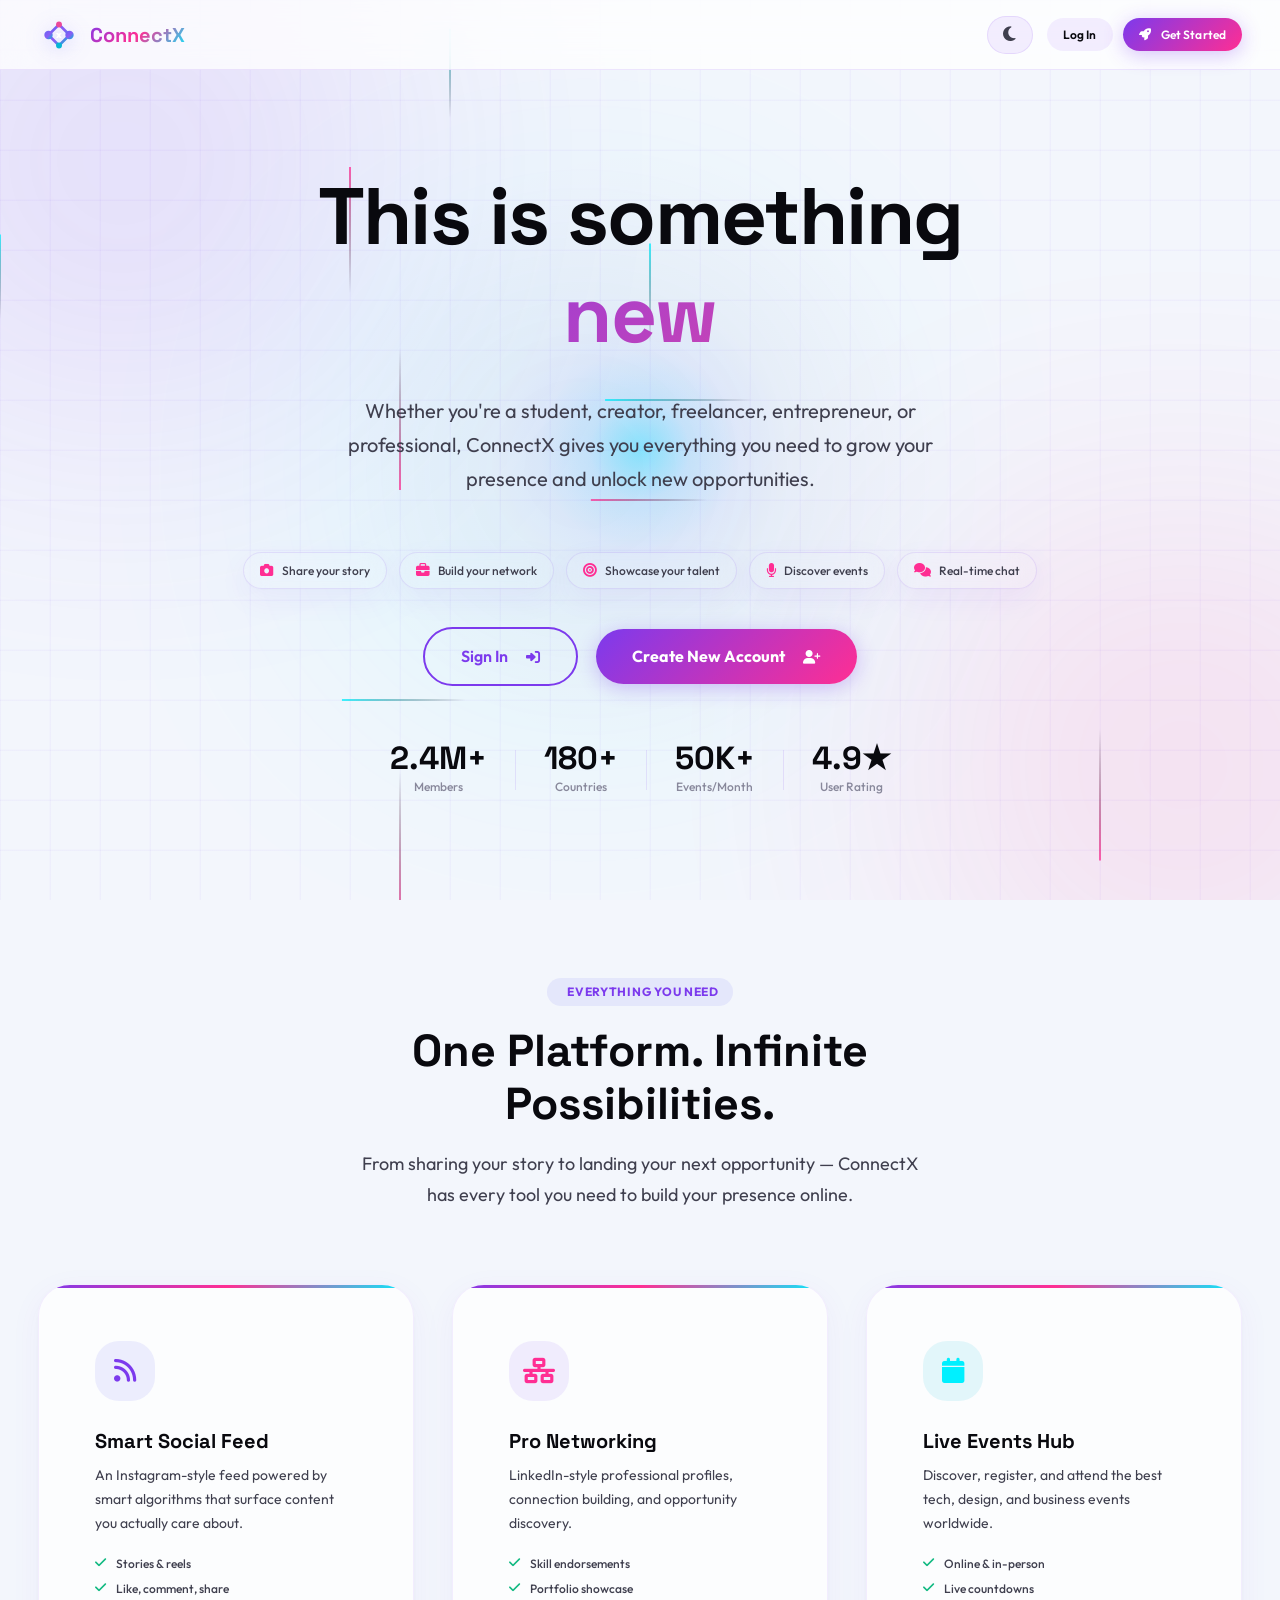
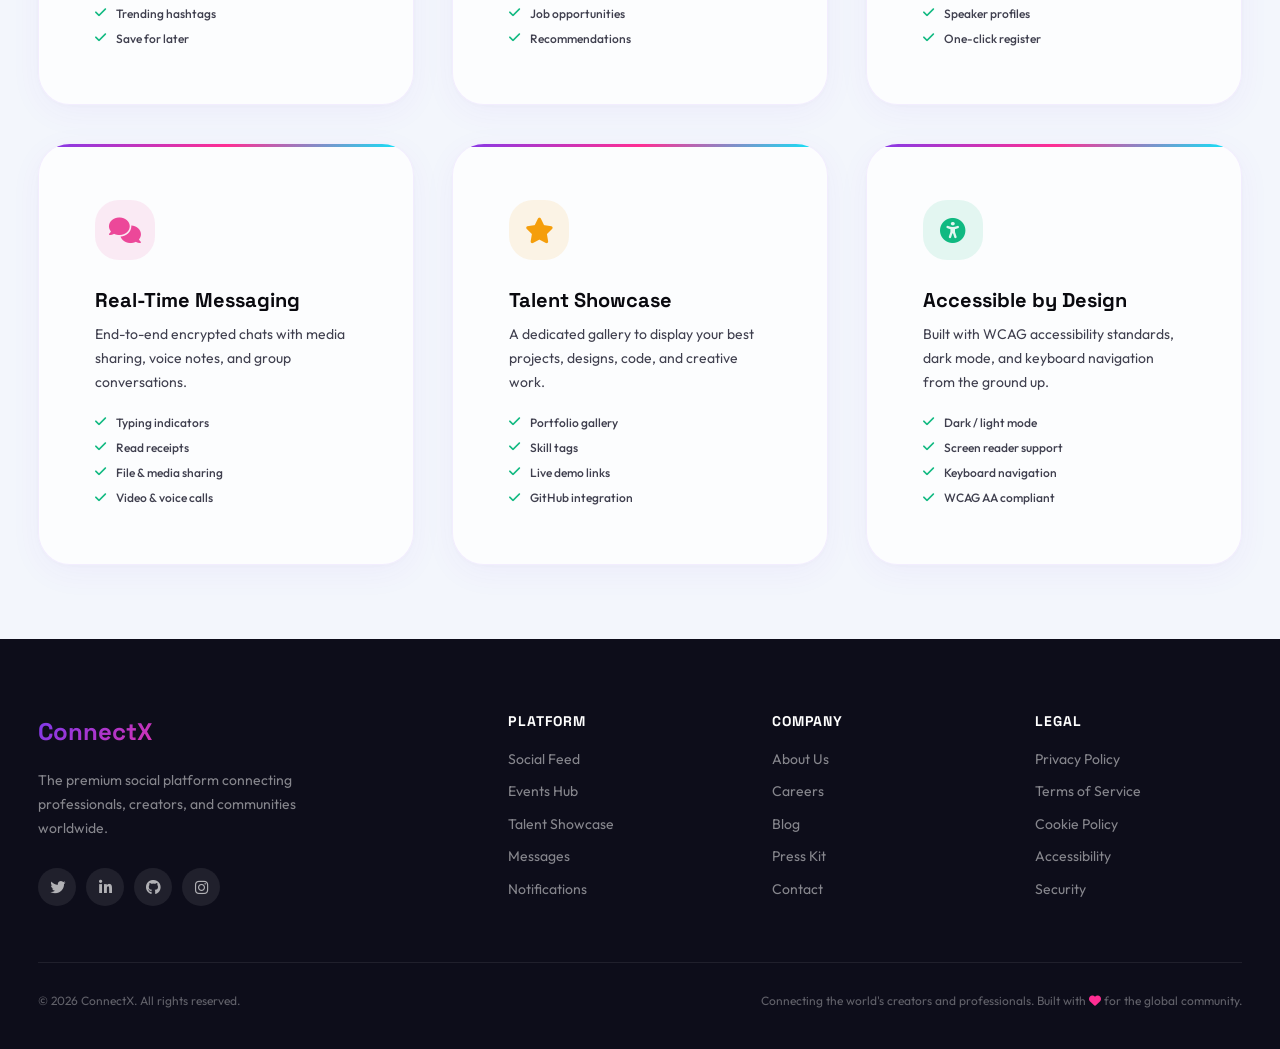
==== commit 19b11c8b: "Add UI components, particle effects & auth styles Introduce a set of new UI components and demos (an" ====
--- a/index.html
+++ b/index.html
@@ -762,136 +762,192 @@
       }
     }
 
-    /* ── Loading Screen ── */
-    .loading-screen {
-      position: fixed;
-      inset: 0;
-      background: #000000;
-      display: flex;
+    /* ── Animated Rotating Word Hero Integration ── */
+    .hero-badge-btn {
+      display: inline-flex;
+      align-items: center;
+      gap: 8px;
+      padding: 8px 18px;
+      background: var(--surface-hover);
+      border: 1px solid var(--border-color);
+      border-radius: var(--radius-full);
+      color: var(--text-primary);
+      font-size: var(--fs-xs);
+      font-weight: var(--fw-semibold);
+      margin-bottom: var(--space-xl);
+      text-decoration: none;
+      transition: all var(--transition-base);
+    }
+    .hero-badge-btn:hover {
+      background: rgba(124, 58, 237, 0.12);
+      transform: translateY(-1px);
+      color: var(--color-primary);
+    }
+    .hero-badge-btn i {
+      transition: transform var(--transition-fast);
+      font-size: 0.75rem;
+    }
+    .hero-badge-btn:hover i {
+      transform: translateX(4px);
+    }
+
+    .hero-title {
+      display: flex;
+      flex-direction: column;
       align-items: center;
       justify-content: center;
-      z-index: 9999;
-      opacity: 1;
-      visibility: visible;
-      transition: opacity 0.5s ease-out, visibility 0.5s ease-out;
-    }
-
-    .loading-screen.hidden {
-      opacity: 0;
-      visibility: hidden;
-      pointer-events: none;
-    }
-
-    .loading-content {
-      display: flex;
-      flex-direction: column;
-      align-items: center;
-      gap: var(--space-lg);
-    }
-
-    .loading-logo {
-      width: 120px;
-      height: 120px;
-      animation: spin-pulse 2.5s ease-in-out infinite;
-    }
-
-    .loading-logo svg {
+      text-align: center;
+      gap: 0px;
+    }
+    .title-top {
+      color: var(--text-primary);
+    }
+    .rotating-word-container {
+      position: relative;
+      display: block;
       width: 100%;
-      height: 100%;
-      filter: drop-shadow(0 0 20px rgba(99, 102, 241, 0.6));
-    }
-
-    .loading-text {
+      height: clamp(3rem, 10vw, 6rem);
+      overflow: hidden;
+      margin-top: 10px;
+    }
+    .rotating-word {
+      position: absolute;
+      left: 0;
+      right: 0;
+      margin: 0 auto;
+      text-align: center;
+      font-weight: var(--fw-extrabold);
       font-family: var(--font-heading);
-      font-size: var(--fs-xl);
-      font-weight: var(--fw-extrabold);
-      background: var(--gradient-main);
+      font-size: 1em; /* Inherits font size clamp from parent! */
+      line-height: 1.1;
+      background: linear-gradient(135deg, var(--color-primary), var(--color-accent-pink));
       -webkit-background-clip: text;
       -webkit-text-fill-color: transparent;
       background-clip: text;
-      letter-spacing: -0.01em;
-    }
-
-    .loading-dots {
-      display: flex;
-      gap: 6px;
-      margin-top: var(--space-md);
-    }
-
-    .loading-dot {
-      width: 10px;
-      height: 10px;
-      border-radius: 50%;
+      opacity: 0;
+      transform: translateY(150px);
+      transition: transform 0.6s cubic-bezier(0.34, 1.56, 0.64, 1), opacity 0.4s ease;
+    }
+    .rotating-word.active {
+      transform: translateY(0);
+      opacity: 1;
+      z-index: 2;
+    }
+    .rotating-word.passed {
+      transform: translateY(-150px);
+      opacity: 0;
+      z-index: 1;
+    }
+    .rotating-word.upcoming {
+      transform: translateY(150px);
+      opacity: 0;
+      z-index: 1;
+    }
+
+    /* ── Hero Custom Featured Bullets Row ── */
+    .hero-features-list {
+      display: flex;
+      flex-wrap: wrap;
+      justify-content: center;
+      gap: 12px;
+      margin: 0 auto var(--space-xl);
+      max-width: 800px;
+      z-index: 2;
+      position: relative;
+    }
+    .hero-feature-item {
+      display: inline-flex;
+      align-items: center;
+      gap: 8px;
+      padding: 8px 16px;
+      background: rgba(255, 255, 255, 0.03);
+      border: 1px solid var(--border-color);
+      border-radius: var(--radius-full);
+      color: var(--text-secondary);
+      font-size: var(--fs-xs);
+      font-weight: var(--fw-medium);
+      transition: all var(--transition-fast);
+      box-shadow: var(--shadow-neu);
+      backdrop-filter: var(--glass-blur-light);
+      -webkit-backdrop-filter: var(--glass-blur-light);
+    }
+    .hero-feature-item:hover {
+      background: var(--surface-hover);
+      color: var(--color-primary);
+      transform: translateY(-2px);
+      border-color: var(--color-primary-light);
+      box-shadow: 0 4px 15px rgba(124, 58, 237, 0.15);
+    }
+    .hero-feature-item i {
+      color: var(--color-secondary);
+      font-size: 0.85rem;
+      transition: transform var(--transition-fast);
+    }
+    .hero-feature-item:hover i {
+      transform: scale(1.15);
+    }
+
+    /* ── Background Path SVG Flow Animation ── */
+    @keyframes pathFlow {
+      0% {
+        stroke-dashoffset: 600;
+      }
+      100% {
+        stroke-dashoffset: 0;
+      }
+    }
+
+    /* ── Theme Toggle Button ── */
+    #theme-toggle {
+      position: relative;
+      margin-right: 4px;
+      display: inline-flex;
+      align-items: center;
+      justify-content: center;
+      width: 38px;
+      height: 38px;
+      border-radius: var(--radius-full);
+      background: var(--surface-hover);
+      color: var(--text-secondary);
+      border: 1px solid var(--border-color);
+      transition: all var(--transition-base);
+    }
+    
+    #theme-toggle:hover {
       background: var(--color-primary);
-      animation: bounce-loading 1.4s ease-in-out infinite;
-    }
-
-    .loading-dot:nth-child(2) {
-      animation-delay: 0.2s;
-    }
-
-    .loading-dot:nth-child(3) {
-      animation-delay: 0.4s;
-    }
-
-    @keyframes spin-pulse {
-      0% {
-        transform: rotate(0deg) scale(1);
-        opacity: 1;
-      }
-      50% {
-        transform: rotate(180deg) scale(1.1);
-      }
-      100% {
-        transform: rotate(360deg) scale(1);
-        opacity: 1;
-      }
-    }
-
-    @keyframes bounce-loading {
-      0%, 80%, 100% {
-        transform: scale(0) translateY(0);
-        opacity: 0.5;
-      }
-      40% {
-        transform: scale(1);
-        opacity: 1;
-      }
+      color: #fff;
+      transform: translateY(-2px);
+      box-shadow: 0 4px 12px rgba(124, 58, 237, 0.2);
+    }
+
+    #theme-toggle .theme-icon-moon {
+      font-size: 1.05rem;
+      transition: transform 0.4s cubic-bezier(0.34, 1.56, 0.64, 1), opacity 0.3s ease;
+      opacity: 1;
+      transform: scale(1) rotate(0deg);
+    }
+
+    #theme-toggle .theme-icon-sun {
+      font-size: 1.05rem;
+      position: absolute;
+      transition: transform 0.4s cubic-bezier(0.34, 1.56, 0.64, 1), opacity 0.3s ease;
+      opacity: 0;
+      transform: scale(0) rotate(90deg);
+    }
+
+    [data-theme="dark"] #theme-toggle .theme-icon-moon {
+      opacity: 0;
+      transform: scale(0) rotate(-90deg);
+    }
+
+    [data-theme="dark"] #theme-toggle .theme-icon-sun {
+      opacity: 1;
+      transform: scale(1) rotate(0deg);
     }
   </style>
 </head>
 
 <body>
-
-  <!-- Loading Screen -->
-  <div class="loading-screen" id="loading-screen">
-    <div class="loading-content">
-      <div class="loading-logo">
-        <svg viewBox="0 0 100 100" xmlns="http://www.w3.org/2000/svg" aria-hidden="true">
-          <defs>
-            <linearGradient id="loadingLogoGrad" x1="0%" y1="0%" x2="100%" y2="100%">
-              <stop offset="0%" stop-color="#6366f1" />
-              <stop offset="50%" stop-color="#8b5cf6" />
-              <stop offset="100%" stop-color="#06b6d4" />
-            </linearGradient>
-          </defs>
-          <line x1="25" y1="50" x2="75" y2="50" stroke="url(#loadingLogoGrad)" stroke-width="8" stroke-dasharray="2 2" stroke-linecap="round" />
-          <path d="M25 50 L50 25 L75 50 L50 75 Z" fill="none" stroke="url(#loadingLogoGrad)" stroke-width="6" stroke-linejoin="round" />
-          <circle cx="25" cy="50" r="10" fill="url(#loadingLogoGrad)" />
-          <circle cx="75" cy="50" r="10" fill="url(#loadingLogoGrad)" />
-          <circle cx="50" cy="25" r="7" fill="#ec4899" />
-          <circle cx="50" cy="75" r="7" fill="#06b6d4" />
-          <text x="50" y="56" font-family="'Poppins', sans-serif" font-weight="900" font-size="18" fill="#fff" text-anchor="middle">X</text>
-        </svg>
-      </div>
-      <div class="loading-text">ConnectX</div>
-      <div class="loading-dots">
-        <div class="loading-dot"></div>
-        <div class="loading-dot"></div>
-        <div class="loading-dot"></div>
-      </div>
-    </div>
-  </div>
 
   <!-- Skip Navigation -->
   <a href="#main-content" class="skip-link">Skip to main content</a>
@@ -928,6 +984,10 @@
 
       <!-- Actions -->
       <div class="nav-actions">
+        <button id="theme-toggle" class="btn" aria-label="Toggle Theme">
+          <i class="fas fa-moon theme-icon-moon"></i>
+          <i class="fas fa-sun theme-icon-sun"></i>
+        </button>
         <a href="login.html" class="btn btn-ghost btn-sm" aria-label="Log in to ConnectX">
           Log In
         </a>
@@ -949,29 +1009,40 @@
       <div class="ambient-glow ambient-pink" style="bottom: -10%; right: -10%; width: 450px; height: 450px;"></div>
       <div class="ambient-glow ambient-cyan" style="top: 30%; left: 30%; width: 400px; height: 400px;"></div>
 
+      <!-- Laser Grid Canvas Background Animation (Forced Light Mode, Neon Brand Pulses) -->
+      <canvas id="laser-grid-canvas" style="position: absolute; top: 0; left: 0; width: 100%; height: 100%; pointer-events: none; z-index: 0;"></canvas>
+
       <!-- Hero Content -->
       <div class="hero-content">
-        <div class="hero-badge">
-          <i class="fas fa-bolt"></i>
-          The Next-Gen Social Platform is Here
+        <h1 class="hero-title" id="hero-heading">
+          <span class="title-top">This is something</span>
+          <span class="rotating-word-container">
+            <span class="rotating-word active">amazing</span>
+            <span class="rotating-word">new</span>
+            <span class="rotating-word">wonderful</span>
+            <span class="rotating-word">beautiful</span>
+            <span class="rotating-word">smart</span>
+          </span>
+        </h1>
+
+        <p class="hero-subtitle">
+          Whether you're a student, creator, freelancer, entrepreneur, or professional, ConnectX gives you everything you need to grow your presence and unlock new opportunities.
+        </p>
+
+        <div class="hero-features-list">
+          <span class="hero-feature-item"><i class="fa-solid fa-camera"></i> Share your story</span>
+          <span class="hero-feature-item"><i class="fa-solid fa-briefcase"></i> Build your network</span>
+          <span class="hero-feature-item"><i class="fa-solid fa-bullseye"></i> Showcase your talent</span>
+          <span class="hero-feature-item"><i class="fa-solid fa-microphone"></i> Discover events</span>
+          <span class="hero-feature-item"><i class="fa-solid fa-comments"></i> Real-time chat</span>
         </div>
 
-        <h1 class="hero-title" id="hero-heading">
-          Where Creators &<br>
-          Professionals <span class="accent">Intersect.</span>
-        </h1>
-
-        <p class="hero-subtitle">
-          ConnectX combines professional networking, social feeds, live events, and talent showcases into one stunning
-          platform built for the modern creator.
-        </p>
-
         <div class="hero-buttons">
-          <a href="signup.html" class="btn-hero-primary" aria-label="Create your free ConnectX account">
-            <i class="fas fa-rocket"></i> Start for Free
+          <a href="login.html" class="btn-hero-outline" aria-label="Sign In to ConnectX">
+            Sign In <i class="fa-solid fa-right-to-bracket" style="margin-left: 8px; font-size: var(--fs-sm);"></i>
           </a>
-          <a href="login.html" class="btn-hero-outline" aria-label="Log in to your ConnectX account">
-            <i class="fas fa-play-circle"></i> See It Live
+          <a href="signup.html" class="btn-hero-primary" aria-label="Create New ConnectX Account">
+            Create New Account <i class="fa-solid fa-user-plus" style="margin-left: 8px; font-size: var(--fs-sm);"></i>
           </a>
         </div>
 
@@ -1112,29 +1183,6 @@
       </div>
     </section>
 
-
-
-    <!-- ════════════════════════════════════════════
-     CTA SECTION
-════════════════════════════════════════════ -->
-    <section class="cta-section" aria-labelledby="cta-heading">
-      <div class="cta-content">
-        <h2 id="cta-heading">Ready to Join the Future<br>of Social Networking?</h2>
-        <p>Over 2.4 million professionals are already growing their network on ConnectX. Your community is waiting.</p>
-        <div class="hero-buttons">
-          <a href="signup.html" class="btn-hero-primary" aria-label="Create your free account">
-            <i class="fas fa-rocket"></i> Create Free Account
-          </a>
-          <a href="login.html" class="btn-hero-outline" aria-label="Log in to your account">
-            <i class="fas fa-sign-in-alt"></i> Sign In
-          </a>
-        </div>
-        <p style="color:rgba(255,255,255,0.50);font-size:var(--fs-xs);margin-top:var(--space-md);">
-          No credit card required · Free forever plan · Cancel anytime
-        </p>
-      </div>
-    </section>
-
     <!-- ════════════════════════════════════════════
      FOOTER
 ════════════════════════════════════════════ -->
@@ -1189,7 +1237,7 @@
 
         <div class="footer-bottom">
           <span>© 2026 ConnectX. All rights reserved.</span>
-          <span>Made with <i class="fas fa-heart" style="color:#ec4899;"></i> for the community</span>
+          <span>Connecting the world's creators and professionals. Built with <i class="fas fa-heart" style="color:var(--color-secondary);"></i> for the global community.</span>
         </div>
       </div>
     </footer>
@@ -1241,21 +1289,177 @@
       requestAnimationFrame(updateSpotlight);
     }
 
-    // Auto scroll after 10 seconds of inactivity at the top
-    setTimeout(() => {
-      if (window.scrollY < 50) {
-        const target = document.getElementById('features');
-        if (target) {
-          target.scrollIntoView({ behavior: 'smooth' });
+    // Animated Rotating Word Hero
+    const words = document.querySelectorAll('.rotating-word');
+    if (words.length > 0) {
+      let titleNumber = 0;
+      const totalWords = words.length;
+
+      function updateWords() {
+        words.forEach((word, index) => {
+          word.classList.remove('active', 'passed', 'upcoming');
+          if (index === titleNumber) {
+            word.classList.add('active');
+          } else if (titleNumber > index) {
+            word.classList.add('passed');
+          } else {
+            word.classList.add('upcoming');
+          }
+        });
+      }
+
+      // Initialize
+      updateWords();
+
+      setInterval(() => {
+        if (titleNumber === totalWords - 1) {
+          titleNumber = 0;
+        } else {
+          titleNumber++;
         }
-      }
-    }, 10000);
+        updateWords();
+      }, 2000);
+    }
+
+    // Laser Grid Canvas Background Animation (Forced Light Mode, Neon Brand Pulses)
+    const canvas = document.getElementById('laser-grid-canvas');
+    if (canvas) {
+      const ctx = canvas.getContext('2d');
+      let width, height;
+      const step = 50; // Distance between grid lines
+      let pulses = [];
+      const maxPulses = 15; // Balanced for high density and zero CPU overhead
+
+      function resize() {
+        const rect = canvas.getBoundingClientRect();
+        width = rect.width;
+        height = rect.height;
+        canvas.width = width * window.devicePixelRatio;
+        canvas.height = height * window.devicePixelRatio;
+        ctx.scale(window.devicePixelRatio, window.devicePixelRatio);
+      }
+
+      window.addEventListener('resize', resize);
+      resize();
+
+      class LaserPulse {
+        constructor() {
+          this.reset();
+          // Stagger starting progress so not all pulses start at the edge at the same time
+          this.progress = Math.random() * (this.dir === 'h' ? width : height);
+        }
+
+        reset() {
+          this.dir = Math.random() > 0.5 ? 'h' : 'v';
+          this.color = Math.random() > 0.5 ? '#00f0ff' : '#ff2e93'; // Neon Cyan or Cyber Pink brand colors
+          this.speed = (Math.random() * 2 + 1.5) * (Math.random() > 0.5 ? 1 : -1);
+          this.length = Math.random() * 80 + 80; // Pulse trail length
+          
+          if (this.dir === 'h') {
+            const linesCount = Math.floor(height / step);
+            this.lineCoord = Math.floor(Math.random() * linesCount) * step;
+            this.progress = this.speed > 0 ? -this.length : width + this.length;
+          } else {
+            const linesCount = Math.floor(width / step);
+            this.lineCoord = Math.floor(Math.random() * linesCount) * step;
+            this.progress = this.speed > 0 ? -this.length : height + this.length;
+          }
+        }
+
+        update() {
+          this.progress += this.speed;
+          
+          // Reset pulse if it travels off screen bounds
+          if (this.speed > 0 && this.progress > (this.dir === 'h' ? width : height) + this.length) {
+            this.reset();
+          } else if (this.speed < 0 && this.progress < -this.length) {
+            this.reset();
+          }
+        }
+
+        draw() {
+          ctx.beginPath();
+          
+          let grad;
+          if (this.dir === 'h') {
+            grad = ctx.createLinearGradient(this.progress - this.length * Math.sign(this.speed), this.lineCoord, this.progress, this.lineCoord);
+            grad.addColorStop(0, 'rgba(0,0,0,0)');
+            grad.addColorStop(1, this.color);
+            ctx.strokeStyle = grad;
+            ctx.lineWidth = 1.5;
+            ctx.moveTo(this.progress - this.length * Math.sign(this.speed), this.lineCoord);
+            ctx.lineTo(this.progress, this.lineCoord);
+          } else {
+            grad = ctx.createLinearGradient(this.lineCoord, this.progress - this.length * Math.sign(this.speed), this.lineCoord, this.progress);
+            grad.addColorStop(0, 'rgba(0,0,0,0)');
+            grad.addColorStop(1, this.color);
+            ctx.strokeStyle = grad;
+            ctx.lineWidth = 1.5;
+            ctx.moveTo(this.lineCoord, this.progress - this.length * Math.sign(this.speed));
+            ctx.lineTo(this.lineCoord, this.progress);
+          }
+          
+          ctx.stroke();
+        }
+      }
+
+      // Initialize laser pulses
+      for (let i = 0; i < maxPulses; i++) {
+        pulses.push(new LaserPulse());
+      }
+
+      function drawGrid() {
+        ctx.strokeStyle = 'rgba(124, 58, 237, 0.05)'; // Soft Electric Violet grid lines
+        ctx.lineWidth = 0.5;
+
+        // Draw vertical lines
+        for (let x = 0; x < width; x += step) {
+          ctx.beginPath();
+          ctx.moveTo(x, 0);
+          ctx.lineTo(x, height);
+          ctx.stroke();
+        }
+
+        // Draw horizontal lines
+        for (let y = 0; y < height; y += step) {
+          ctx.beginPath();
+          ctx.moveTo(0, y);
+          ctx.lineTo(width, y);
+          ctx.stroke();
+        }
+      }
+
+      function animate() {
+        if (!canvas.isConnected) return;
+        ctx.clearRect(0, 0, width, height);
+
+        // Draw grid structure
+        drawGrid();
+
+        // Update and draw glowing laser pulses
+        pulses.forEach(pulse => {
+          pulse.update();
+          pulse.draw();
+        });
+
+        requestAnimationFrame(animate);
+      }
+
+      animate();
+    }
 
     // Loading Screen Handler
     const loadingScreen = document.getElementById('loading-screen');
     
+    // Force scroll to top on reload (manual restoration)
+    if ('scrollRestoration' in history) {
+      history.scrollRestoration = 'manual';
+    }
+    window.scrollTo(0, 0);
+
     // Hide loading screen when page is fully loaded
     window.addEventListener('load', () => {
+      window.scrollTo(0, 0);
       setTimeout(() => {
         loadingScreen.classList.add('hidden');
       }, 500); // Small delay for smooth transition
--- a/css/responsive.css
+++ b/css/responsive.css
@@ -46,10 +46,6 @@
    HIDDEN / SHOW UTILITIES
    ══════════════════════════════════════════════ */
 .hide-xs    { display: none !important; }
-.hide-sm    { }
-.hide-md    { }
-.hide-lg    { }
-.hide-xl    { }
 .show-xs    { display: flex !important; }
 .show-sm    { display: none !important; }
 .show-md    { display: none !important; }
@@ -647,13 +643,18 @@
     grid-template-columns: repeat(auto-fill, minmax(160px, 1fr));
   }
 
-  /* ── FAB ── */
+  /* ── FAB & Floating Menu ── */
+  .floating-menu-container {
+    bottom: var(--space-md) !important;
+    right: var(--space-md) !important;
+    margin-bottom: 50px !important;
+    z-index: 1000 !important;
+  }
+
   .fab {
-    bottom: var(--space-md);
-    right: var(--space-md);
-    width: 50px;
-    height: 50px;
-    font-size: 1.2rem;
+    width: 50px !important;
+    height: 50px !important;
+    font-size: 1.2rem !important;
   }
 
   /* ── Modals: slide up from bottom ── */
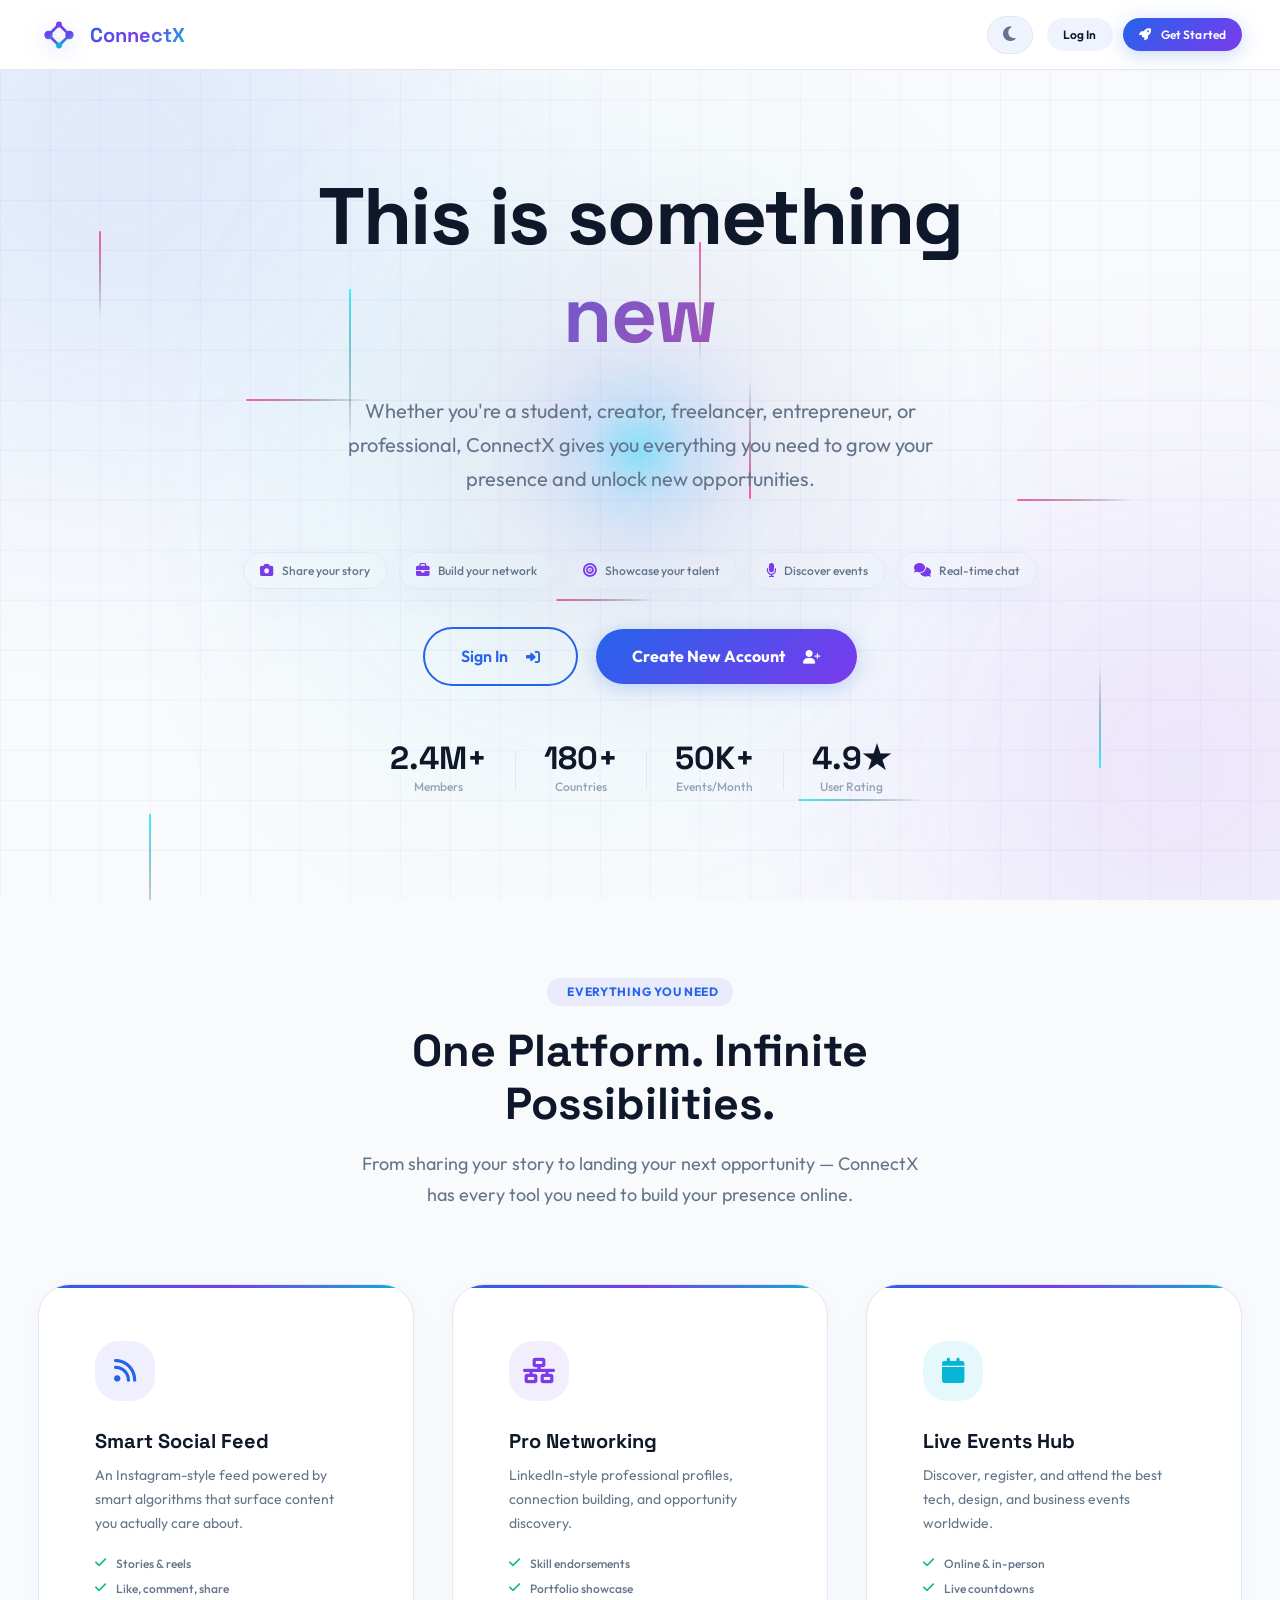
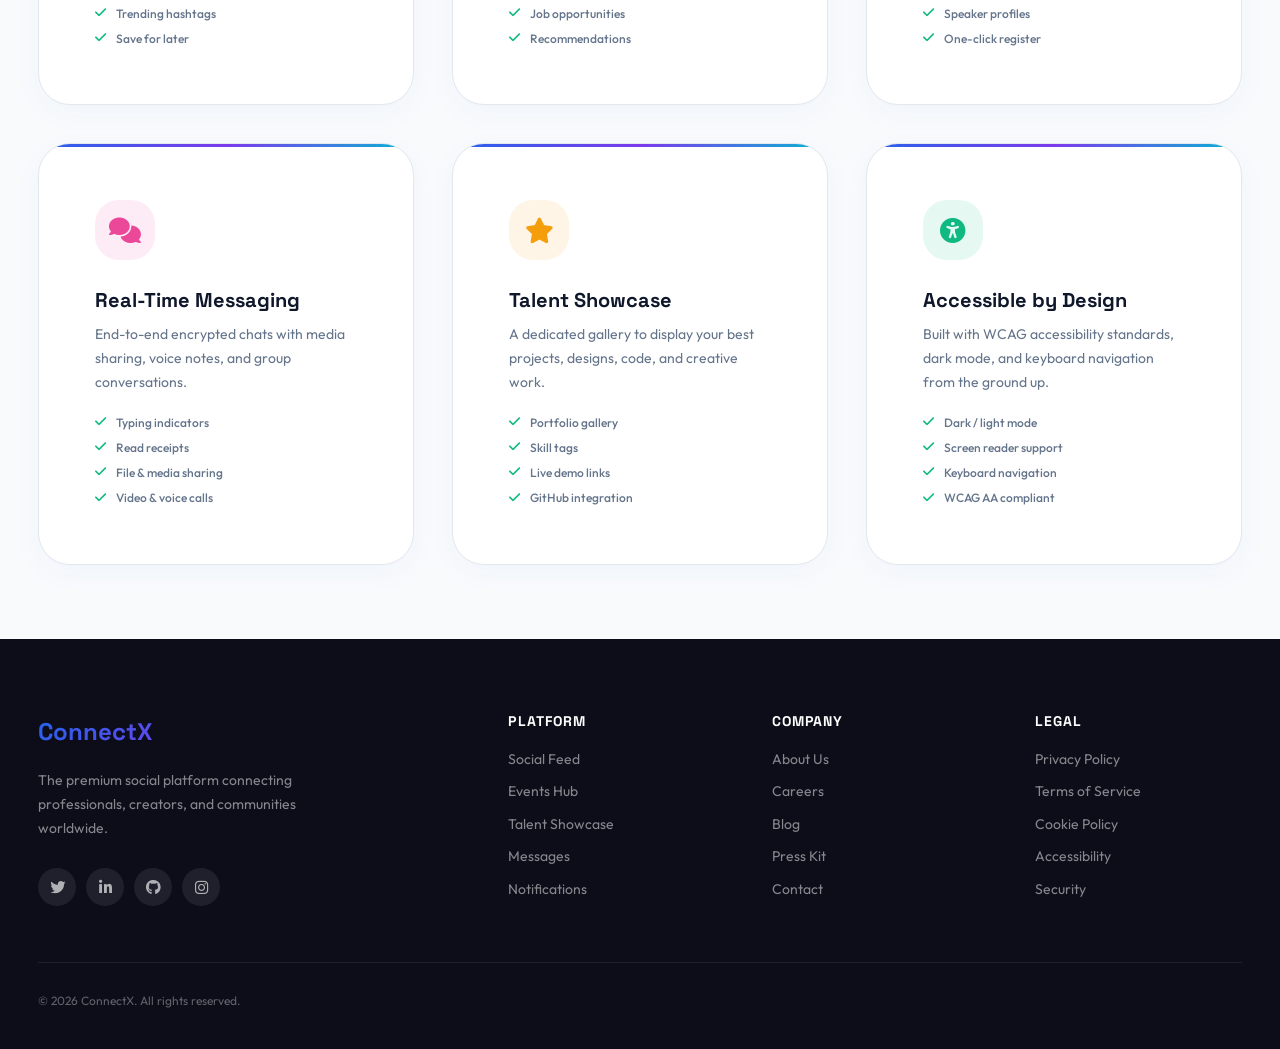
==== commit 421059d8: "Rebrand UI, add event favorites & update assets Large UI and assets update: switch to ConnectX brand" ====
--- a/index.html
+++ b/index.html
@@ -962,9 +962,9 @@
         <svg class="connectx-logo-svg" viewBox="0 0 100 100" xmlns="http://www.w3.org/2000/svg" aria-hidden="true">
           <defs>
             <linearGradient id="logoGrad" x1="0%" y1="0%" x2="100%" y2="100%">
-              <stop offset="0%" stop-color="#6366f1" />
-              <stop offset="50%" stop-color="#8b5cf6" />
-              <stop offset="100%" stop-color="#06b6d4" />
+              <stop offset="0%" stop-color="#2563EB" />
+              <stop offset="50%" stop-color="#7C3AED" />
+              <stop offset="100%" stop-color="#06B6D4" />
             </linearGradient>
           </defs>
           <line x1="25" y1="50" x2="75" y2="50" stroke="url(#logoGrad)" stroke-width="8" stroke-dasharray="2 2"
@@ -973,8 +973,8 @@
             stroke-linejoin="round" />
           <circle cx="25" cy="50" r="10" fill="url(#logoGrad)" />
           <circle cx="75" cy="50" r="10" fill="url(#logoGrad)" />
-          <circle cx="50" cy="25" r="7" fill="#ec4899" />
-          <circle cx="50" cy="75" r="7" fill="#06b6d4" />
+          <circle cx="50" cy="25" r="7" fill="#7C3AED" />
+          <circle cx="50" cy="75" r="7" fill="#06B6D4" />
           <text x="50" y="56" font-family="'Poppins', sans-serif" font-weight="900" font-size="18" fill="#fff"
             text-anchor="middle">X</text>
         </svg>
@@ -1237,7 +1237,6 @@
 
         <div class="footer-bottom">
           <span>© 2026 ConnectX. All rights reserved.</span>
-          <span>Connecting the world's creators and professionals. Built with <i class="fas fa-heart" style="color:var(--color-secondary);"></i> for the global community.</span>
         </div>
       </div>
     </footer>
--- a/css/style.css
+++ b/css/style.css
@@ -6,55 +6,66 @@
 /* ── Google Fonts ── */
 @import url('https://fonts.googleapis.com/css2?family=Outfit:wght@300;400;500;600;700;800;900&family=Space+Grotesk:wght@400;500;600;700&display=swap');
 
-/* ── CSS Custom Properties (Glacier Frost Light Theme) ── */
+/* ── CSS Custom Properties (ConnectX Brand Palette) ── */
 :root {
   /* Brand Colors */
-  --color-primary:       #7c3aed; /* Electric Violet */
-  --color-primary-dark:  #6d28d9;
-  --color-primary-light: #a78bfa;
-  --color-secondary:     #ff2e93; /* Cyber Pink */
-  --color-accent:        #00f0ff; /* Neon Cyan */
-  --color-accent-pink:   #ec4899;
+  --color-primary:       #2563EB; /* ConnectX Royal Blue */
+  --color-primary-dark:  #1D4ED8;
+  --color-primary-light: #3B82F6;
+  --color-secondary:     #7C3AED; /* Deep Purple */
+  --color-secondary-dark:#6D28D9;
+  --color-secondary-light:#8B5CF6;
+  --color-accent:        #06B6D4; /* Cyan */
+  --color-accent-light:  #22D3EE;
+  --color-accent-pink:   #EC4899;
 
   /* Gradients */
-  --gradient-main:       linear-gradient(135deg, #7c3aed 0%, #ff2e93 50%, #00f0ff 100%);
-  --gradient-hero:       linear-gradient(135deg, #050508 0%, #0c0b1e 50%, #050508 100%);
-  --gradient-card:       linear-gradient(135deg, rgba(124,58,237,0.12) 0%, rgba(255,46,147,0.06) 100%);
-  --gradient-button:     linear-gradient(135deg, #7c3aed, #ff2e93);
-  --gradient-sidebar:    linear-gradient(180deg, #0b0a14 0%, #151329 100%);
-
-  /* Surfaces (Glacier Light) */
-  --surface-bg:          #f3f6fc;
-  --surface-card:        rgba(255, 255, 255, 0.75);
-  --surface-overlay:     rgba(243, 246, 252, 0.90);
-  --surface-hover:       rgba(124, 58, 237, 0.08);
-  --surface-input:       #eef2f6;
+  --gradient-main:       linear-gradient(135deg, #2563EB 0%, #7C3AED 50%, #06B6D4 100%);
+  --gradient-hero:       linear-gradient(135deg, #2563EB 0%, #7C3AED 50%, #06B6D4 100%);
+  --gradient-card:       linear-gradient(135deg, rgba(37,99,235,0.08) 0%, rgba(124,58,237,0.04) 100%);
+  --gradient-button:     linear-gradient(135deg, #2563EB, #7C3AED);
+  --gradient-sidebar:    linear-gradient(180deg, #F8FAFC 0%, #F1F5F9 100%);
+
+  /* Social Actions */
+  --like:                #EC4899;
+  --comment:             #3B82F6;
+  --share:               #8B5CF6;
+  --bookmark:            #F59E0B;
+  --follow:              #10B981;
+  --message:             #06B6D4;
+
+  /* Surfaces (ConnectX Light) */
+  --surface-bg:          #F8FAFC;
+  --surface-card:        #FFFFFF;
+  --surface-overlay:     rgba(248, 250, 252, 0.90);
+  --surface-hover:       rgba(37, 99, 235, 0.08);
+  --surface-input:       #F1F5F9;
 
   /* Text (Light) */
-  --text-primary:        #09090e;
-  --text-secondary:      #3f3f4e;
-  --text-muted:          #88889b;
-  --text-inverse:        #ffffff;
-  --text-link:           #7c3aed;
+  --text-primary:        #0F172A;
+  --text-secondary:      #64748B;
+  --text-muted:          #94A3B8;
+  --text-inverse:        #FFFFFF;
+  --text-link:           #2563EB;
 
   /* Borders */
-  --border-color:        rgba(124, 58, 237, 0.12);
+  --border-color:        #E2E8F0;
   --border-glass:        rgba(255, 255, 255, 0.40);
-  --border-card:         rgba(124, 58, 237, 0.08);
+  --border-card:         #E2E8F0;
 
   /* Glassmorphism */
-  --glass-bg:            rgba(255, 255, 255, 0.35);
-  --glass-bg-strong:     rgba(255, 255, 255, 0.55);
-  --glass-border:        rgba(255, 255, 255, 0.30);
-  --glass-blur:          blur(24px);
-  --glass-blur-light:    blur(12px);
+  --glass-bg:            rgba(255, 255, 255, 0.08);
+  --glass-bg-strong:     rgba(255, 255, 255, 0.15);
+  --glass-border:        rgba(255, 255, 255, 0.12);
+  --glass-blur:          blur(20px);
+  --glass-blur-light:    blur(10px);
 
   /* Premium Shadows */
-  --shadow-neu:          0 10px 30px rgba(124,58,237,0.06), 0 1px 3px rgba(0,0,0,0.02);
-  --shadow-neu-inset:    inset 2px 2px 5px rgba(0,0,0,0.05);
-  --shadow-card:         0 8px 32px rgba(124,58,237,0.05), 0 1px 4px rgba(0,0,0,0.02);
-  --shadow-card-hover:   0 16px 48px rgba(124,58,237,0.12), 0 4px 12px rgba(255,46,147,0.05);
-  --shadow-button:       0 4px 20px rgba(124,58,237,0.30);
+  --shadow-neu:          0 10px 30px rgba(37,99,235,0.04), 0 1px 3px rgba(0,0,0,0.01);
+  --shadow-neu-inset:    inset 2px 2px 5px rgba(0,0,0,0.03);
+  --shadow-card:         0 8px 32px rgba(37,99,235,0.03), 0 1px 4px rgba(0,0,0,0.01);
+  --shadow-card-hover:   0 16px 48px rgba(37,99,235,0.08), 0 4px 12px rgba(124,58,237,0.03);
+  --shadow-button:       0 4px 20px rgba(37,99,235,0.25);
   --shadow-modal:        0 30px 100px rgba(0,0,0,0.08);
 
   /* Radius */
@@ -114,32 +125,53 @@
   --header-height: 68px;
 }
 
-/* ── CSS Custom Properties (Nebula Space Dark Theme) ── */
+/* ── CSS Custom Properties (ConnectX Dark Theme) ── */
 [data-theme="dark"] {
-  --surface-bg:       #040406; /* Cosmic Black */
-  --surface-card:     rgba(10, 10, 18, 0.50); /* Frosted Obsidian */
-  --surface-overlay:  rgba(4, 4, 6, 0.92);
-  --surface-hover:    rgba(124, 58, 237, 0.14);
-  --surface-input:    #0a0914;
-
-  --text-primary:     #f8fafc;
-  --text-secondary:   #94a3b8;
-  --text-muted:       #475569;
-  --text-inverse:     #040406;
-
-  --border-color:     rgba(124, 58, 237, 0.16);
-  --border-glass:     rgba(255, 255, 255, 0.05);
-  --border-card:      rgba(124, 58, 237, 0.12);
-  --glass-border:     rgba(255, 255, 255, 0.05);
-
-  --glass-bg:         rgba(10, 10, 18, 0.35);
-  --glass-bg-strong:  rgba(10, 10, 18, 0.55);
-  --glass-blur:       blur(30px);
-
-  --shadow-neu:       0 15px 40px rgba(0,0,0,0.60), 0 2px 10px rgba(124,58,237,0.04);
-  --shadow-neu-inset: inset 2px 2px 8px rgba(0,0,0,0.60);
-  --shadow-card:      0 8px 32px rgba(0,0,0,0.60), 0 1px 4px rgba(124,58,237,0.06);
-  --shadow-card-hover:0 16px 48px rgba(0,0,0,0.80), 0 4px 20px rgba(124,58,237,0.22);
+  /* Brand Colors */
+  --color-primary:       #3B82F6;
+  --color-primary-dark:  #1D4ED8;
+  --color-primary-light: #60A5FA;
+  --color-secondary:     #8B5CF6;
+  --color-secondary-dark:#6D28D9;
+  --color-secondary-light:#A78BFA;
+  --color-accent:        #22D3EE;
+  --color-accent-light:  #67E8F9;
+
+  /* Gradients */
+  --gradient-main:       linear-gradient(135deg, #3B82F6 0%, #8B5CF6 50%, #22D3EE 100%);
+  --gradient-hero:       linear-gradient(135deg, #3B82F6 0%, #8B5CF6 50%, #22D3EE 100%);
+  --gradient-card:       linear-gradient(135deg, rgba(59,130,246,0.08) 0%, rgba(139,92,246,0.04) 100%);
+  --gradient-button:     linear-gradient(135deg, #3B82F6, #8B5CF6);
+  --gradient-sidebar:    linear-gradient(180deg, #0B1120 0%, #111827 100%);
+
+  /* Surfaces (ConnectX Dark) */
+  --surface-bg:          #0B1120;
+  --surface-card:        #111827;
+  --surface-overlay:     rgba(11, 17, 32, 0.92);
+  --surface-hover:       rgba(59, 130, 246, 0.14);
+  --surface-input:       #1F2937;
+
+  /* Text (Dark) */
+  --text-primary:        #F8FAFC;
+  --text-secondary:      #94A3B8;
+  --text-muted:          #475569;
+  --text-inverse:        #0B1120;
+  --text-link:           #3B82F6;
+
+  /* Borders */
+  --border-color:        #334155;
+  --border-glass:        rgba(255, 255, 255, 0.05);
+  --border-card:         #334155;
+  --glass-border:        rgba(255, 255, 255, 0.12);
+
+  --glass-bg:            rgba(255, 255, 255, 0.08);
+  --glass-bg-strong:     rgba(255, 255, 255, 0.15);
+  --glass-blur:          blur(20px);
+
+  --shadow-neu:          0 15px 40px rgba(0,0,0,0.60), 0 2px 10px rgba(59,130,246,0.04);
+  --shadow-neu-inset:    inset 2px 2px 8px rgba(0,0,0,0.60);
+  --shadow-card:         0 8px 32px rgba(0,0,0,0.60), 0 1px 4px rgba(59,130,246,0.06);
+  --shadow-card-hover:   0 16px 48px rgba(0,0,0,0.80), 0 4px 20px rgba(59,130,246,0.22);
 }
 
 /* ── CSS Reset ── */
